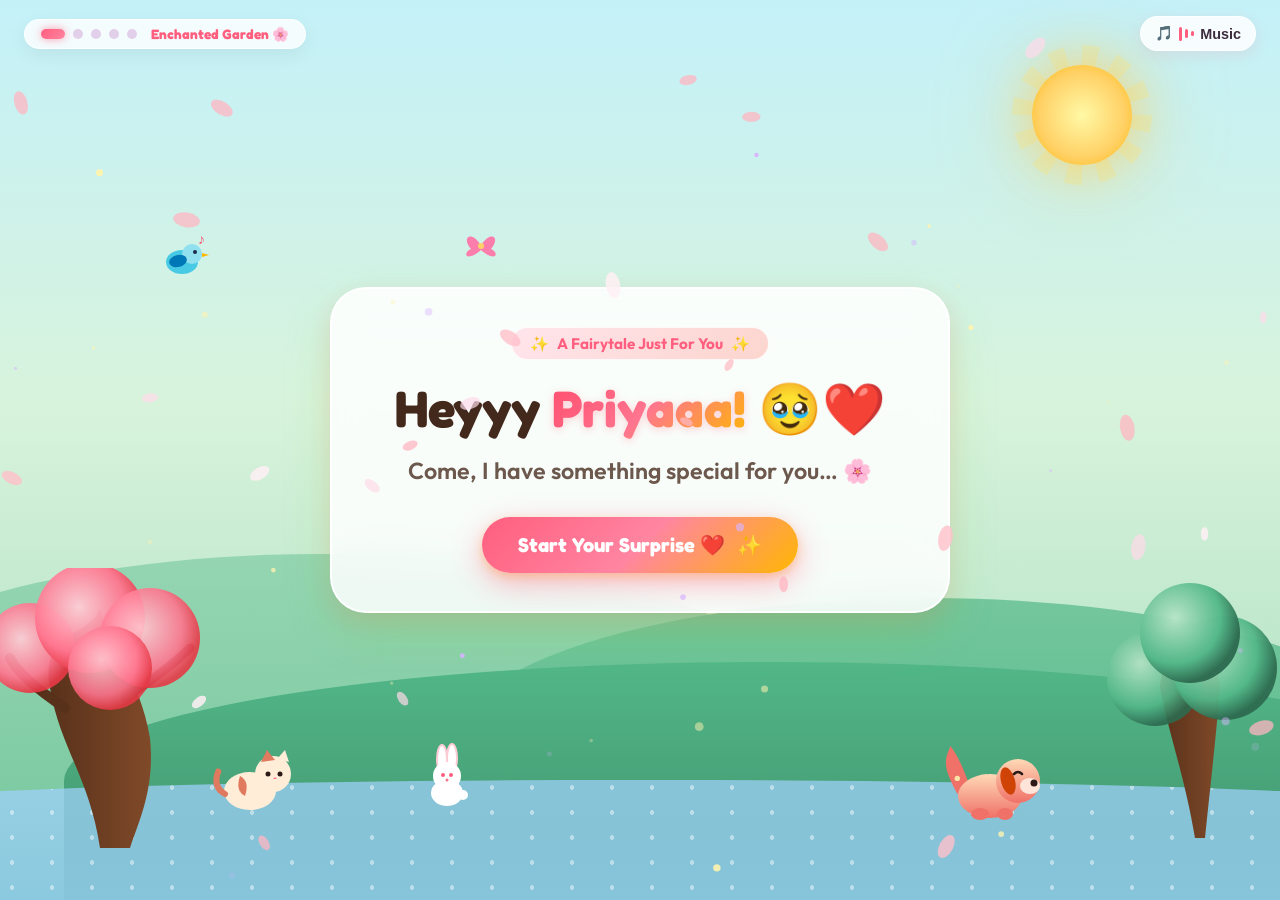
==== priya-birthday-standalone.html @ 4925b88f "Priya Verma Birthday Surprise website" ====
<!DOCTYPE html>
<html lang="en">
<head>
    <meta charset="UTF-8">
    <meta name="viewport" content="width=device-width, initial-scale=1.0, maximum-scale=1.0, user-scalable=no">
    <title>Happiest Birthday, Priya Verma! ❤️🎂</title>
    <link rel="icon" href="data:image/svg+xml,<svg xmlns=%22http://www.w3.org/2000/svg%22 viewBox=%220 0 100 100%22><text y=%22.9em%22 font-size=%2290%22>🌸</text></svg>">
    <style>
/* ==========================================================================
   Priya Verma's Birthday Surprise - Stylesheet
   Theme: Pastel Fairytale, Kawaii Aesthetic, Emotional & Celebratory
   ========================================================================== */

@import url('https://fonts.googleapis.com/css2?family=Caveat:wght@600;700&family=Fredoka:wght@400;500;600;700&family=Outfit:wght@400;500;600;700;800&family=Quicksand:wght@500;600;700&display=swap');

:root {
    --font-heading: 'Fredoka', 'Quicksand', sans-serif;
    --font-body: 'Outfit', 'Quicksand', sans-serif;
    --font-hand: 'Caveat', cursive;

    /* Palette */
    --pink-primary: #ff5e7e;
    --pink-soft: #ff85a1;
    --pink-pastel: #ffccd5;
    --pink-light: #fff0f3;
    --lavender: #c8b6ff;
    --lavender-soft: #e7c6ff;
    --mint: #bbf2f6;
    --mint-grass: #70e000;
    --gold: #ffb703;
    --gold-glow: #ffd166;
    --night-sky-1: #0b092b;
    --night-sky-2: #1e1245;
    --night-sky-3: #3b185f;

    /* Shadows & Glass */
    --glass-bg: rgba(255, 255, 255, 0.72);
    --glass-border: rgba(255, 255, 255, 0.85);
    --glass-shadow: 0 12px 35px rgba(255, 117, 143, 0.18);
    --text-main: #3d2c3e;
    --text-muted: #6b556d;
    --text-highlight: #e63946;
}

* {
    margin: 0;
    padding: 0;
    box-sizing: border-box;
    -webkit-tap-highlight-color: transparent;
}

html, body {
    width: 100%;
    height: 100%;
    overflow-x: hidden;
    font-family: var(--font-body);
    color: var(--text-main);
    background-color: #ffe5ec;
    user-select: none;
    -webkit-user-select: none;
}

/* Background Canvas Layers */
#ambient-canvas,
#fireworks-canvas {
    position: fixed;
    top: 0;
    left: 0;
    width: 100vw;
    height: 100vh;
    pointer-events: none;
    z-index: 10;
}

#fireworks-canvas {
    z-index: 12;
}

/* Main Container */
.story-wrapper {
    position: relative;
    width: 100%;
    min-height: 100vh;
    overflow: hidden;
}

/* ==========================================================================
   Header & Floating Navigation
   ========================================================================== */
.floating-header {
    position: fixed;
    top: 16px;
    left: 0;
    width: 100%;
    padding: 0 24px;
    display: flex;
    justify-content: space-between;
    align-items: center;
    z-index: 100;
    pointer-events: none;
}

.scene-tracker {
    pointer-events: auto;
    background: rgba(255, 255, 255, 0.8);
    backdrop-filter: blur(12px);
    -webkit-backdrop-filter: blur(12px);
    border: 1.5px solid var(--glass-border);
    border-radius: 50px;
    padding: 6px 16px;
    display: flex;
    align-items: center;
    gap: 8px;
    box-shadow: 0 6px 20px rgba(0, 0, 0, 0.06);
}

.scene-dot {
    width: 10px;
    height: 10px;
    border-radius: 50%;
    background: #e2cfea;
    transition: all 0.4s cubic-bezier(0.34, 1.56, 0.64, 1);
    cursor: pointer;
    position: relative;
}

.scene-dot.active {
    width: 24px;
    border-radius: 12px;
    background: linear-gradient(135deg, var(--pink-primary), var(--pink-soft));
    box-shadow: 0 0 10px rgba(255, 94, 126, 0.6);
}

.scene-title-badge {
    font-size: 0.85rem;
    font-weight: 700;
    color: var(--pink-primary);
    margin-left: 6px;
    font-family: var(--font-heading);
}

.controls-group {
    pointer-events: auto;
    display: flex;
    align-items: center;
    gap: 10px;
}

.control-btn {
    background: rgba(255, 255, 255, 0.85);
    backdrop-filter: blur(12px);
    -webkit-backdrop-filter: blur(12px);
    border: 1.5px solid var(--glass-border);
    border-radius: 50px;
    padding: 8px 14px;
    font-size: 0.9rem;
    font-weight: 600;
    color: var(--text-main);
    display: flex;
    align-items: center;
    gap: 6px;
    cursor: pointer;
    transition: all 0.3s ease;
    box-shadow: 0 4px 15px rgba(255, 117, 143, 0.15);
}

.control-btn:hover {
    transform: translateY(-2px) scale(1.03);
    background: #ffffff;
    box-shadow: 0 6px 20px rgba(255, 117, 143, 0.28);
}

.music-waves {
    display: flex;
    align-items: center;
    gap: 3px;
    height: 14px;
}

.music-waves span {
    width: 3px;
    height: 100%;
    background: var(--pink-primary);
    border-radius: 2px;
    animation: waveBounce 0.8s ease-in-out infinite alternate;
}

.music-waves span:nth-child(2) { animation-delay: 0.2s; height: 70%; }
.music-waves span:nth-child(3) { animation-delay: 0.4s; height: 40%; }
.control-btn.muted .music-waves span {
    animation: none;
    height: 3px;
    background: #bbb;
}

@keyframes waveBounce {
    0% { height: 20%; }
    100% { height: 100%; }
}

/* ==========================================================================
   Scene Sections Architecture
   ========================================================================== */
.scene {
    position: absolute;
    top: 0;
    left: 0;
    width: 100vw;
    height: 100vh;
    opacity: 0;
    visibility: hidden;
    transform: scale(0.96) translateY(20px);
    transition: opacity 0.9s cubic-bezier(0.25, 1, 0.5, 1),
                transform 0.9s cubic-bezier(0.25, 1, 0.5, 1),
                visibility 0.9s ease;
    display: flex;
    flex-direction: column;
    justify-content: center;
    align-items: center;
    overflow: hidden;
    padding: 20px;
}

.scene.active {
    opacity: 1;
    visibility: visible;
    transform: scale(1) translateY(0);
    z-index: 5;
}

/* ==========================================================================
   Scene 1: Enchanted Nature Garden & Welcome
   ========================================================================== */
#scene-1 {
    background: linear-gradient(180deg, #c4f1f9 0%, #d8f3dc 45%, #b7e4c7 80%, #95d5b2 100%);
}

.scenery-background {
    position: absolute;
    inset: 0;
    pointer-events: none;
    overflow: hidden;
}

/* Sun with rotating rays */
.sun-container {
    position: absolute;
    top: 5%;
    right: 10%;
    width: 140px;
    height: 140px;
}

.sun-core {
    position: absolute;
    inset: 20px;
    background: radial-gradient(circle, #fff9a6 0%, #ffd166 60%, #ffb703 100%);
    border-radius: 50%;
    box-shadow: 0 0 50px rgba(255, 209, 102, 0.8), 0 0 100px rgba(255, 183, 3, 0.4);
    animation: sunPulse 4s ease-in-out infinite alternate;
}

.sun-rays {
    position: absolute;
    inset: 0;
    background: repeating-conic-gradient(from 0deg, rgba(255, 230, 109, 0.25) 0deg 15deg, transparent 15deg 30deg);
    border-radius: 50%;
    animation: sunSpin 40s linear infinite;
}

@keyframes sunPulse {
    0% { transform: scale(0.95); opacity: 0.9; }
    100% { transform: scale(1.08); opacity: 1; }
}

@keyframes sunSpin {
    from { transform: rotate(0deg); }
    to { transform: rotate(360deg); }
}

/* Rolling Hills */
.rolling-hills {
    position: absolute;
    bottom: 0;
    left: 0;
    width: 100%;
    height: 48%;
}

.hill {
    position: absolute;
    bottom: 0;
    border-radius: 50% 50% 0 0;
}

.hill-back {
    left: -15%;
    width: 80%;
    height: 80%;
    background: linear-gradient(180deg, #95d5b2 0%, #74c69d 100%);
}

.hill-mid {
    right: -10%;
    width: 75%;
    height: 70%;
    background: linear-gradient(180deg, #74c69d 0%, #52b788 100%);
}

.hill-front {
    left: 5%;
    width: 110%;
    height: 55%;
    background: linear-gradient(180deg, #52b788 0%, #40916c 100%);
}

/* Winding Animated River */
.river-stream {
    position: absolute;
    bottom: 0;
    left: -10%;
    width: 120%;
    height: 120px;
    background: linear-gradient(180deg, rgba(162, 210, 255, 0.7) 0%, rgba(142, 202, 230, 0.9) 100%);
    border-radius: 50% 50% 0 0 / 25px 25px 0 0;
    overflow: hidden;
}

.river-waves {
    position: absolute;
    width: 200%;
    height: 100%;
    background-image: radial-gradient(circle at 50% 30%, rgba(255, 255, 255, 0.45) 8%, transparent 9%);
    background-size: 40px 25px;
    animation: riverFlow 6s linear infinite;
}

@keyframes riverFlow {
    from { transform: translateX(0); }
    to { transform: translateX(-50%); }
}

/* Flowing Nature Flora & Fauna */
.nature-flora {
    position: absolute;
    bottom: 12px;
    left: 0;
    width: 100%;
    display: flex;
    justify-content: space-around;
    pointer-events: none;
    z-index: 2;
}

/* Animals in Scene 1 */
.garden-creatures {
    position: absolute;
    inset: 0;
    pointer-events: none;
    z-index: 3;
}

.garden-creature {
    position: absolute;
    cursor: pointer;
    pointer-events: auto;
    transition: transform 0.3s cubic-bezier(0.34, 1.56, 0.64, 1);
}

.garden-creature:hover {
    transform: scale(1.15) translateY(-6px);
}

/* Floating Welcome Glass Card */
.welcome-card {
    position: relative;
    z-index: 20;
    max-width: 620px;
    width: 90%;
    padding: 38px 32px;
    background: rgba(255, 255, 255, 0.85);
    backdrop-filter: blur(16px);
    -webkit-backdrop-filter: blur(16px);
    border: 2px solid rgba(255, 255, 255, 0.95);
    border-radius: 36px;
    text-align: center;
    box-shadow: 0 20px 50px rgba(112, 224, 0, 0.15),
                0 10px 25px rgba(255, 94, 126, 0.18);
    animation: floatCard 4s ease-in-out infinite alternate;
}

@keyframes floatCard {
    0% { transform: translateY(0); }
    100% { transform: translateY(-10px); }
}

.welcome-badge {
    display: inline-flex;
    align-items: center;
    gap: 8px;
    padding: 6px 18px;
    background: linear-gradient(135deg, #ffe5ec, #fcd5ce);
    border-radius: 50px;
    color: var(--pink-primary);
    font-size: 0.95rem;
    font-weight: 700;
    margin-bottom: 16px;
    border: 1px solid rgba(255, 255, 255, 0.8);
}

.welcome-title {
    font-family: var(--font-heading);
    font-size: clamp(2rem, 5vw, 3.2rem);
    font-weight: 700;
    color: #43281c;
    line-height: 1.25;
    margin-bottom: 14px;
}

.welcome-title .priya-highlight {
    background: linear-gradient(135deg, #ff4d6d, #ff758f, #ffb703);
    -webkit-background-clip: text;
    -webkit-text-fill-color: transparent;
    display: inline-block;
    filter: drop-shadow(0 2px 4px rgba(255, 77, 109, 0.25));
}

.welcome-sub {
    font-size: clamp(1.1rem, 2.8vw, 1.45rem);
    color: #6c584c;
    font-weight: 600;
    margin-bottom: 28px;
    line-height: 1.5;
}

.btn-magic-primary {
    position: relative;
    display: inline-flex;
    align-items: center;
    justify-content: center;
    gap: 12px;
    padding: 16px 36px;
    font-family: var(--font-heading);
    font-size: 1.25rem;
    font-weight: 700;
    color: #ffffff;
    background: linear-gradient(135deg, #ff5e7e 0%, #ff85a1 50%, #ffb703 100%);
    border: none;
    border-radius: 50px;
    cursor: pointer;
    box-shadow: 0 10px 30px rgba(255, 94, 126, 0.45),
                0 4px 10px rgba(255, 183, 3, 0.3);
    transition: all 0.35s cubic-bezier(0.34, 1.56, 0.64, 1);
    overflow: hidden;
}

.btn-magic-primary::before {
    content: '';
    position: absolute;
    top: 0;
    left: -100%;
    width: 100%;
    height: 100%;
    background: linear-gradient(90deg, transparent, rgba(255, 255, 255, 0.4), transparent);
    animation: btnShimmer 3s infinite;
}

@keyframes btnShimmer {
    0% { left: -100%; }
    50%, 100% { left: 150%; }
}

.btn-magic-primary:hover {
    transform: translateY(-4px) scale(1.04);
    box-shadow: 0 15px 35px rgba(255, 94, 126, 0.6),
                0 6px 15px rgba(255, 183, 3, 0.4);
}

.btn-magic-primary:active {
    transform: translateY(-1px) scale(0.98);
}

/* ==========================================================================
   Scene 2: Girl Playing with Adorable Animals
   ========================================================================== */
#scene-2 {
    background: linear-gradient(180deg, #e0f2fe 0%, #fbcfe8 50%, #fdf2f8 100%);
}

.scene-header-pill {
    position: relative;
    z-index: 20;
    padding: 10px 24px;
    background: rgba(255, 255, 255, 0.85);
    backdrop-filter: blur(12px);
    -webkit-backdrop-filter: blur(12px);
    border: 1.5px solid rgba(255, 255, 255, 0.95);
    border-radius: 50px;
    box-shadow: 0 8px 25px rgba(251, 207, 232, 0.5);
    text-align: center;
    margin-bottom: 12px;
}

.scene-header-pill h2 {
    font-family: var(--font-heading);
    font-size: clamp(1.2rem, 3vw, 1.6rem);
    color: var(--pink-primary);
    font-weight: 700;
}

.scene-header-pill p {
    font-size: 0.95rem;
    color: var(--text-muted);
    font-weight: 600;
}

/* Stage Arena for Characters */
.play-stage {
    position: relative;
    width: min(920px, 94vw);
    height: min(440px, 50vh);
    background: rgba(255, 255, 255, 0.65);
    backdrop-filter: blur(16px);
    -webkit-backdrop-filter: blur(16px);
    border: 2.5px solid rgba(255, 255, 255, 0.9);
    border-radius: 40px;
    box-shadow: 0 20px 60px rgba(255, 133, 161, 0.22);
    display: flex;
    justify-content: center;
    align-items: flex-end;
    overflow: hidden;
    padding-bottom: 20px;
    z-index: 15;
}

/* Character: Priya (Center) */
.char-priya-wrapper {
    position: relative;
    width: 220px;
    height: 310px;
    z-index: 10;
    display: flex;
    flex-direction: column;
    align-items: center;
    cursor: pointer;
    transition: transform 0.3s ease;
}

.char-priya-wrapper:hover {
    transform: scale(1.03);
}

.dialogue-bubble {
    position: absolute;
    top: -45px;
    background: #ffffff;
    border: 2px solid var(--pink-pastel);
    padding: 6px 14px;
    border-radius: 20px;
    font-family: var(--font-hand);
    font-size: 1.25rem;
    font-weight: 700;
    color: var(--pink-primary);
    box-shadow: 0 6px 18px rgba(255, 94, 126, 0.2);
    white-space: nowrap;
    opacity: 0;
    transform: scale(0.8) translateY(10px);
    transition: all 0.3s cubic-bezier(0.34, 1.56, 0.64, 1);
    pointer-events: none;
    z-index: 30;
}

.dialogue-bubble::after {
    content: '';
    position: absolute;
    bottom: -8px;
    left: 50%;
    transform: translateX(-50%);
    border-width: 8px 8px 0;
    border-style: solid;
    border-color: #ffffff transparent;
}

.char-priya-wrapper.laughing .dialogue-bubble,
.char-priya-wrapper:hover .dialogue-bubble {
    opacity: 1;
    transform: scale(1) translateY(0);
}

/* Interactive Companion Animals */
.animal-actor {
    position: absolute;
    cursor: pointer;
    transition: transform 0.3s cubic-bezier(0.34, 1.56, 0.64, 1);
    user-select: none;
    z-index: 12;
}

.animal-actor:hover {
    transform: scale(1.15) translateY(-5px);
}

.actor-cat {
    bottom: 25px;
    left: 8%;
    width: 140px;
}

.actor-dog {
    bottom: 20px;
    right: 8%;
    width: 150px;
}

.actor-squirrel {
    bottom: 35px;
    right: 28%;
    width: 100px;
}

.actor-bunny {
    bottom: 25px;
    left: 26%;
    width: 110px;
}

.yarn-ball {
    position: absolute;
    bottom: 28px;
    left: 19%;
    width: 42px;
    height: 42px;
    cursor: pointer;
    animation: yarnRoll 3s ease-in-out infinite alternate;
}

@keyframes yarnRoll {
    0% { transform: translateX(0) rotate(0deg); }
    100% { transform: translateX(45px) rotate(360deg); }
}

/* Butterfly Orbit in Scene 2 */
.flying-butterfly {
    position: absolute;
    width: 38px;
    height: 38px;
    z-index: 14;
    animation: butterflyFlutter 4s ease-in-out infinite;
}

.bfly-1 {
    top: 25%;
    left: 36%;
    animation-duration: 5s;
}

.bfly-2 {
    top: 32%;
    right: 34%;
    animation-duration: 4.2s;
    animation-delay: -1.5s;
}

@keyframes butterflyFlutter {
    0%, 100% { transform: translate(0, 0) scale(1) rotate(5deg); }
    25% { transform: translate(25px, -35px) scale(1.1) rotate(-8deg); }
    50% { transform: translate(45px, 15px) scale(0.95) rotate(12deg); }
    75% { transform: translate(15px, -20px) scale(1.05) rotate(-5deg); }
}

/* Nav Action Bar */
.scene-nav-actions {
    position: relative;
    z-index: 20;
    margin-top: 18px;
    display: flex;
    gap: 16px;
}

.btn-secondary-pill {
    padding: 12px 28px;
    border-radius: 50px;
    font-family: var(--font-heading);
    font-size: 1.1rem;
    font-weight: 700;
    background: #ffffff;
    color: var(--pink-primary);
    border: 2px solid var(--pink-pastel);
    cursor: pointer;
    box-shadow: 0 6px 20px rgba(255, 94, 126, 0.15);
    transition: all 0.3s ease;
    display: inline-flex;
    align-items: center;
    gap: 8px;
}

.btn-secondary-pill:hover {
    background: var(--pink-light);
    transform: translateY(-2px);
    box-shadow: 0 10px 25px rgba(255, 94, 126, 0.25);
}

/* ==========================================================================
   Scene 3: Surprise Birthday Celebration
   ========================================================================== */
#scene-3 {
    background: linear-gradient(180deg, #fce7f3 0%, #fae8ff 45%, #ede9fe 100%);
}

.scene-balloons-container {
    position: absolute;
    inset: 0;
    pointer-events: none;
    overflow: hidden;
    z-index: 6;
}

.scene-balloon {
    position: absolute;
    bottom: -70px;
    font-size: 2.8rem;
    filter: drop-shadow(0 6px 14px rgba(255, 94, 126, 0.35));
    animation: balloonFloatUp 8s ease-in-out infinite;
}

@keyframes balloonFloatUp {
    0% {
        transform: translateY(0) rotate(0deg) scale(0.85);
        opacity: 0;
    }
    10% {
        opacity: 0.95;
    }
    85% {
        opacity: 0.95;
    }
    100% {
        transform: translateY(-115vh) rotate(25deg) scale(1.1);
        opacity: 0;
    }
}

.birthday-banner-container {
    position: relative;
    z-index: 20;
    text-align: center;
    margin-bottom: 12px;
}

.bday-main-title {
    font-family: var(--font-heading);
    font-size: clamp(1.8rem, 5vw, 3.4rem);
    font-weight: 800;
    color: #e63946;
    letter-spacing: -0.5px;
    text-transform: uppercase;
    animation: titleBounce 2s ease-in-out infinite alternate;
    text-shadow: 0 4px 15px rgba(230, 57, 70, 0.25),
                 0 0 30px rgba(255, 209, 102, 0.6);
}

@keyframes titleBounce {
    0% { transform: scale(0.98); }
    100% { transform: scale(1.03); }
}

/* Interactive Birthday Cake */
.cake-celebration-box {
    position: relative;
    display: flex;
    flex-direction: column;
    align-items: center;
    margin-bottom: 14px;
    z-index: 18;
}

.cake-svg-container {
    position: relative;
    width: 220px;
    height: 180px;
    cursor: pointer;
    transition: transform 0.3s cubic-bezier(0.34, 1.56, 0.64, 1);
}

.cake-svg-container:hover {
    transform: scale(1.06);
}

.candle-flame {
    transform-origin: center bottom;
    animation: flameFlicker 1.2s ease-in-out infinite alternate;
}

@keyframes flameFlicker {
    0% { transform: scale(1) rotate(-3deg); filter: drop-shadow(0 0 6px #ffbe0b); }
    50% { transform: scale(1.15) rotate(3deg); filter: drop-shadow(0 0 10px #ff006e); }
    100% { transform: scale(0.9) rotate(-1deg); filter: drop-shadow(0 0 5px #fb5607); }
}

.candle-flame.extinguished {
    display: none;
}

.cake-hint-tag {
    margin-top: 6px;
    background: rgba(255, 255, 255, 0.9);
    padding: 4px 14px;
    border-radius: 20px;
    font-size: 0.85rem;
    font-weight: 700;
    color: var(--pink-primary);
    border: 1px dashed var(--pink-soft);
    animation: pulseHint 2s infinite;
}

@keyframes pulseHint {
    0%, 100% { opacity: 0.8; transform: scale(1); }
    50% { opacity: 1; transform: scale(1.05); }
}

/* Sequenced Birthday Wishes Cards */
.bday-wishes-stack {
    position: relative;
    width: min(680px, 92vw);
    min-height: 140px;
    display: flex;
    flex-direction: column;
    gap: 12px;
    z-index: 20;
}

.wish-card {
    background: rgba(255, 255, 255, 0.88);
    backdrop-filter: blur(14px);
    -webkit-backdrop-filter: blur(14px);
    border: 1.5px solid #ffffff;
    border-radius: 24px;
    padding: 16px 24px;
    display: flex;
    align-items: center;
    gap: 14px;
    box-shadow: 0 8px 30px rgba(255, 105, 180, 0.12);
    opacity: 0;
    transform: translateY(20px);
    transition: all 0.6s cubic-bezier(0.25, 1, 0.5, 1);
}

.wish-card.show {
    opacity: 1;
    transform: translateY(0);
}

.wish-icon {
    font-size: 1.8rem;
    flex-shrink: 0;
}

.wish-text {
    font-size: clamp(1rem, 2.5vw, 1.25rem);
    font-weight: 600;
    color: #4a2840;
    line-height: 1.45;
}

/* Party Animals Stage (Scene 3 bottom) */
.party-animals-row {
    position: relative;
    width: min(850px, 95vw);
    height: 100px;
    display: flex;
    justify-content: space-around;
    align-items: flex-end;
    margin-top: 10px;
    z-index: 15;
}

/* ==========================================================================
   Scene 4: Emotional Love Message
   ========================================================================== */
#scene-4 {
    background: linear-gradient(180deg, #2b1b54 0%, #442268 40%, #683074 80%, #904878 100%);
    color: #ffffff;
}

.twilight-stars {
    position: absolute;
    inset: 0;
    background-image:
        radial-gradient(1.5px 1.5px at 20px 30px, #ffffff, rgba(0,0,0,0)),
        radial-gradient(1px 1px at 40px 70px, #ffd166, rgba(0,0,0,0)),
        radial-gradient(2px 2px at 90px 40px, #ffffff, rgba(0,0,0,0)),
        radial-gradient(1.5px 1.5px at 160px 120px, #ffccd5, rgba(0,0,0,0));
    background-size: 200px 200px;
    opacity: 0.6;
    animation: starsTwinkle 6s ease-in-out infinite alternate;
}

@keyframes starsTwinkle {
    0% { opacity: 0.4; }
    100% { opacity: 0.8; }
}

.fairy-lights-wire {
    position: absolute;
    top: 75px;
    left: 0;
    width: 100%;
    height: 45px;
    background: url("data:image/svg+xml,%3Csvg xmlns='http://www.w3.org/2000/svg' width='100' height='40' viewBox='0 0 100 40'%3E%3Cpath d='M0,10 Q25,35 50,10 T100,10' fill='none' stroke='rgba(255,255,255,0.3)' stroke-width='1.5'/%3E%3Ccircle cx='25' cy='23' r='4' fill='%23ffd166' filter='drop-shadow(0 0 5px %23ffd166)'/%3E%3Ccircle cx='75' cy='23' r='4' fill='%23ff9ebb' filter='drop-shadow(0 0 5px %23ff9ebb)'/%3E%3C/svg%3E") repeat-x;
    opacity: 0.85;
    z-index: 10;
}

.emotional-content-card {
    position: relative;
    z-index: 20;
    max-width: 680px;
    width: 92%;
    background: rgba(36, 17, 65, 0.75);
    backdrop-filter: blur(20px);
    -webkit-backdrop-filter: blur(20px);
    border: 2px solid rgba(255, 182, 193, 0.35);
    border-radius: 36px;
    padding: 36px 30px;
    text-align: center;
    box-shadow: 0 20px 60px rgba(0, 0, 0, 0.4),
                0 0 40px rgba(255, 105, 180, 0.25);
}

.emotional-lines-container {
    display: flex;
    flex-direction: column;
    gap: 18px;
    margin-bottom: 24px;
}

.emotional-line {
    font-size: clamp(1.1rem, 2.7vw, 1.45rem);
    font-weight: 500;
    color: #f7e6f9;
    line-height: 1.5;
    opacity: 0;
    transform: translateY(15px);
    transition: all 0.8s cubic-bezier(0.25, 1, 0.5, 1);
}

.emotional-line.show {
    opacity: 1;
    transform: translateY(0);
}

.emotional-line.highlight-confession {
    font-family: var(--font-heading);
    font-size: clamp(1.8rem, 4.5vw, 2.8rem);
    font-weight: 800;
    color: #ffffff;
    background: linear-gradient(135deg, #ff4d6d, #ff758f, #ffd166);
    -webkit-background-clip: text;
    -webkit-text-fill-color: transparent;
    filter: drop-shadow(0 0 16px rgba(255, 77, 109, 0.7));
    margin: 8px 0;
    letter-spacing: 0.5px;
    animation: heartThrob 1.8s ease-in-out infinite;
}

@keyframes heartThrob {
    0%, 100% { transform: scale(1); }
    50% { transform: scale(1.05); }
}

/* Sleeping/Cuddling Animals in Scene 4 */
.cozy-twilight-animals {
    position: relative;
    width: 100%;
    max-width: 500px;
    height: 80px;
    margin: 10px auto 0;
    display: flex;
    justify-content: center;
    align-items: center;
    gap: 20px;
}

/* ==========================================================================
   Scene 5: Grand Fireworks Finale
   ========================================================================== */
#scene-5 {
    background: radial-gradient(ellipse at bottom, #2b1055 0%, #15093c 45%, #08031a 100%);
    color: #ffffff;
}

.nebula-glow {
    position: absolute;
    inset: 0;
    background: radial-gradient(circle at 50% 30%, rgba(255, 0, 128, 0.15) 0%, transparent 60%),
                radial-gradient(circle at 20% 70%, rgba(114, 9, 183, 0.2) 0%, transparent 50%),
                radial-gradient(circle at 80% 60%, rgba(76, 201, 240, 0.15) 0%, transparent 50%);
    pointer-events: none;
}

.finale-text-display {
    position: relative;
    z-index: 25;
    text-align: center;
    max-width: 820px;
    width: 90%;
    margin-bottom: 30px;
}

.finale-burst-text {
    font-family: var(--font-heading);
    font-size: clamp(2.2rem, 6vw, 4.2rem);
    font-weight: 800;
    line-height: 1.2;
    background: linear-gradient(135deg, #ffffff 0%, #ffccd5 40%, #ffd166 100%);
    -webkit-background-clip: text;
    -webkit-text-fill-color: transparent;
    filter: drop-shadow(0 0 25px rgba(255, 209, 102, 0.7))
            drop-shadow(0 0 50px rgba(255, 77, 109, 0.6));
    opacity: 0;
    transform: scale(0.7);
    transition: all 1s cubic-bezier(0.34, 1.56, 0.64, 1);
    margin-bottom: 12px;
}

.finale-burst-text.show {
    opacity: 1;
    transform: scale(1);
}

.finale-subtitle-text {
    font-family: var(--font-heading);
    font-size: clamp(1.4rem, 4vw, 2.4rem);
    font-weight: 700;
    color: #ff85a1;
    text-shadow: 0 0 15px rgba(255, 133, 161, 0.8);
    opacity: 0;
    transform: translateY(20px);
    transition: all 0.9s cubic-bezier(0.25, 1, 0.5, 1);
    margin-bottom: 16px;
}

.finale-subtitle-text.show {
    opacity: 1;
    transform: translateY(0);
}

.finale-blessing-text {
    font-size: clamp(1.1rem, 2.6vw, 1.4rem);
    font-weight: 500;
    color: #f1e3d3;
    opacity: 0;
    transform: translateY(20px);
    transition: all 0.9s cubic-bezier(0.25, 1, 0.5, 1);
    line-height: 1.6;
}

.finale-blessing-text.show {
    opacity: 1;
    transform: translateY(0);
}

/* Silhouettes watching fireworks */
.garden-silhouettes {
    position: absolute;
    bottom: 0;
    left: 0;
    width: 100%;
    height: 160px;
    display: flex;
    justify-content: center;
    align-items: flex-end;
    pointer-events: none;
    z-index: 18;
}

/* Final screen fadeout note */
.made-with-love-tag {
    position: absolute;
    bottom: 30px;
    z-index: 30;
    background: rgba(255, 255, 255, 0.12);
    backdrop-filter: blur(12px);
    -webkit-backdrop-filter: blur(12px);
    padding: 10px 24px;
    border-radius: 50px;
    border: 1px solid rgba(255, 255, 255, 0.25);
    color: #ffffff;
    font-size: 1.05rem;
    font-weight: 600;
    letter-spacing: 0.5px;
    box-shadow: 0 0 20px rgba(255, 105, 180, 0.3);
    opacity: 0;
    transition: opacity 1.5s ease;
}

.made-with-love-tag.show {
    opacity: 1;
}

.finale-controls {
    position: relative;
    z-index: 35;
    margin-top: 20px;
    display: flex;
    gap: 16px;
    opacity: 0;
    transition: opacity 1s ease;
}

.finale-controls.show {
    opacity: 1;
}

/* ==========================================================================
   Responsive Adaptations
   ========================================================================== */
@media (max-width: 768px) {
    .floating-header {
        padding: 0 14px;
        top: 10px;
    }

    .scene-tracker {
        padding: 5px 12px;
        gap: 6px;
    }

    .scene-dot {
        width: 8px;
        height: 8px;
    }

    .scene-dot.active {
        width: 18px;
    }

    .scene-title-badge {
        display: none;
    }

    .play-stage {
        height: 52vh;
        width: 95vw;
        border-radius: 28px;
    }

    .char-priya-wrapper {
        width: 180px;
        height: 250px;
    }

    .actor-cat {
        left: 2%;
        width: 100px;
    }

    .actor-dog {
        right: 2%;
        width: 110px;
    }

    .actor-squirrel {
        right: 20%;
        width: 75px;
    }

    .actor-bunny {
        left: 20%;
        width: 80px;
    }

    .welcome-card {
        padding: 28px 20px;
        border-radius: 28px;
    }

    .cake-svg-container {
        width: 180px;
        height: 150px;
    }

    .emotional-content-card {
        padding: 28px 18px;
        border-radius: 28px;
    }
}

</style>
</head>
<body>

    <!-- Particle & Ambient Canvas Layers -->
    <canvas id="ambient-canvas"></canvas>
    <canvas id="fireworks-canvas"></canvas>

    <!-- Floating Top Header & Controls -->
    <header class="floating-header">
        <div class="scene-tracker">
            <span class="scene-dot" data-scene="1" title="Scene 1: Enchanted Garden"></span>
            <span class="scene-dot" data-scene="2" title="Scene 2: Playful Moments"></span>
            <span class="scene-dot" data-scene="3" title="Scene 3: Birthday Surprise"></span>
            <span class="scene-dot" data-scene="4" title="Scene 4: From The Heart"></span>
            <span class="scene-dot" data-scene="5" title="Scene 5: Fireworks Finale"></span>
            <span class="scene-title-badge">Enchanted Garden 🌸</span>
        </div>

        <div class="controls-group">
            <button id="music-toggle" class="control-btn" title="Toggle Fairytale Music">
                <span class="music-icon">🎵</span>
                <span class="music-waves">
                    <span></span>
                    <span></span>
                    <span></span>
                </span>
                <span class="music-label">Music</span>
            </button>
        </div>
    </header>

    <main class="story-wrapper">

        <!-- ===================================================================
             SCENE 1: BEAUTIFUL NATURE AND ANIMALS
             =================================================================== -->
        <section id="scene-1" class="scene active">
            <!-- Scenery Nature Background -->
            <div class="scenery-background">
                <!-- Warm Glowing Sun with Radiating Rays -->
                <div class="sun-container">
                    <div class="sun-rays"></div>
                    <div class="sun-core"></div>
                </div>

                <!-- Rolling Hills -->
                <div class="rolling-hills">
                    <div class="hill hill-back"></div>
                    <div class="hill hill-mid"></div>
                    <div class="hill hill-front"></div>
                </div>

                <!-- Animated River Stream -->
                <div class="river-stream">
                    <div class="river-waves"></div>
                </div>

                <!-- Trees & Garden Flora SVG -->
                <div class="nature-flora">
                    <!-- Flowering Cherry Tree Left -->
                    <svg width="240" height="280" viewBox="0 0 240 280" style="position: absolute; bottom: 40px; left: -20px; z-index: 1;">
                        <defs>
                            <linearGradient id="trunkGrad" x1="0%" y1="0%" x2="100%" y2="0%">
                                <stop offset="0%" stop-color="#58311a"/>
                                <stop offset="100%" stop-color="#804a29"/>
                            </linearGradient>
                            <radialGradient id="foliageGrad1" cx="40%" cy="40%" r="60%">
                                <stop offset="0%" stop-color="#ffccd5"/>
                                <stop offset="70%" stop-color="#ff758f"/>
                                <stop offset="100%" stop-color="#e63946"/>
                            </radialGradient>
                        </defs>
                        <!-- Trunk -->
                        <path d="M120 280 C110 210, 80 180, 70 120 C60 60, 110 70, 120 40 C130 80, 160 110, 170 170 C175 220, 160 250, 150 280 Z" fill="url(#trunkGrad)"/>
                        <!-- Branches -->
                        <path d="M85 140 Q40 110, 30 90" stroke="#58311a" stroke-width="10" stroke-linecap="round" fill="none"/>
                        <path d="M145 130 Q190 100, 210 80" stroke="#58311a" stroke-width="9" stroke-linecap="round" fill="none"/>
                        <!-- Blossom Clusters -->
                        <circle cx="50" cy="80" r="45" fill="url(#foliageGrad1)" opacity="0.92"/>
                        <circle cx="110" cy="50" r="55" fill="url(#foliageGrad1)" opacity="0.95"/>
                        <circle cx="170" cy="70" r="50" fill="url(#foliageGrad1)" opacity="0.9"/>
                        <circle cx="130" cy="100" r="42" fill="url(#foliageGrad1)" opacity="0.88"/>
                    </svg>

                    <!-- Nature Tree Right -->
                    <svg width="220" height="260" viewBox="0 0 220 260" style="position: absolute; bottom: 50px; right: -25px; z-index: 1;">
                        <defs>
                            <radialGradient id="greenTreeGrad" cx="35%" cy="35%" r="65%">
                                <stop offset="0%" stop-color="#b7e4c7"/>
                                <stop offset="70%" stop-color="#52b788"/>
                                <stop offset="100%" stop-color="#2d6a4f"/>
                            </radialGradient>
                        </defs>
                        <path d="M110 260 C100 200, 85 160, 75 110 C80 50, 130 50, 135 110 C130 170, 125 210, 120 260 Z" fill="url(#trunkGrad)"/>
                        <circle cx="70" cy="100" r="48" fill="url(#greenTreeGrad)" opacity="0.9"/>
                        <circle cx="140" cy="90" r="52" fill="url(#greenTreeGrad)" opacity="0.94"/>
                        <circle cx="105" cy="55" r="50" fill="url(#greenTreeGrad)" opacity="0.96"/>
                    </svg>
                </div>
            </div>

            <!-- Free-Roaming Garden Creatures in Scene 1 -->
            <div class="garden-creatures">
                <!-- Golden Puppy Lounging -->
                <div class="garden-creature" style="bottom: 70px; right: 18%;" title="Happy puppy enjoying the warm sun">
                    <svg width="110" height="90" viewBox="0 0 110 90">
                        <defs>
                            <linearGradient id="dogFur" x1="0" y1="0" x2="0" y2="100%">
                                <stop offset="0%" stop-color="#fed9b7"/>
                                <stop offset="100%" stop-color="#f07167"/>
                            </linearGradient>
                        </defs>
                        <!-- Wagging Tail -->
                        <path d="M20 55 C10 40, 5 30, 8 20 C12 25, 18 35, 25 50" fill="none" stroke="#f07167" stroke-width="8" stroke-linecap="round">
                            <animateTransform attributeName="transform" type="rotate" values="-15 25 55; 20 25 55; -15 25 55" dur="0.8s" repeatCount="indefinite"/>
                        </path>
                        <!-- Body -->
                        <ellipse cx="50" cy="60" rx="32" ry="22" fill="url(#dogFur)"/>
                        <!-- Head -->
                        <circle cx="78" cy="45" r="22" fill="url(#dogFur)"/>
                        <!-- Floppy Ear -->
                        <ellipse cx="68" cy="45" rx="7" ry="14" fill="#cf4307" transform="rotate(-15 68 45)"/>
                        <!-- Snout -->
                        <ellipse cx="90" cy="50" rx="10" ry="8" fill="#ffe5d9"/>
                        <circle cx="94" cy="47" r="3.5" fill="#2b1a17"/>
                        <!-- Happy closed eyes -->
                        <path d="M74 38 Q78 34, 82 38" fill="none" stroke="#2b1a17" stroke-width="2.5" stroke-linecap="round"/>
                        <!-- Paws -->
                        <ellipse cx="65" cy="78" rx="8" ry="6" fill="#f07167"/>
                        <ellipse cx="40" cy="78" rx="9" ry="6" fill="#f07167"/>
                    </svg>
                </div>

                <!-- Cute Calico Cat Sitting on grass -->
                <div class="garden-creature" style="bottom: 75px; left: 16%;" title="Cute kitty napping">
                    <svg width="95" height="85" viewBox="0 0 95 85">
                        <ellipse cx="45" cy="55" rx="26" ry="19" fill="#ffedd8"/>
                        <!-- Patches -->
                        <path d="M35 40 Q45 45, 40 60 Q30 55, 35 40 Z" fill="#e07a5f"/>
                        <!-- Head -->
                        <circle cx="68" cy="38" r="18" fill="#ffedd8"/>
                        <path d="M56 26 L62 14 L70 24 Z" fill="#e07a5f"/>
                        <path d="M72 23 L80 14 L84 26 Z" fill="#ffedd8"/>
                        <!-- Face -->
                        <circle cx="63" cy="38" r="2.5" fill="#2b1a17"/>
                        <circle cx="75" cy="38" r="2.5" fill="#2b1a17"/>
                        <polygon points="68,43 70,41 72,43" fill="#ff758f"/>
                        <!-- Tail -->
                        <path d="M20 58 Q8 50, 15 35" fill="none" stroke="#e07a5f" stroke-width="6" stroke-linecap="round">
                            <animateTransform attributeName="transform" type="rotate" values="-5 20 58; 10 20 58; -5 20 58" dur="1.8s" repeatCount="indefinite"/>
                        </path>
                    </svg>
                </div>

                <!-- Sweet Bunny Hopping -->
                <div class="garden-creature" style="bottom: 85px; left: 32%;" title="Little bunny twitching its nose">
                    <svg width="70" height="70" viewBox="0 0 70 70">
                        <!-- Ears -->
                        <ellipse cx="32" cy="18" rx="5" ry="14" fill="#ffffff" stroke="#ffccd5" stroke-width="2"/>
                        <ellipse cx="42" cy="17" rx="5" ry="14" fill="#ffffff" stroke="#ffccd5" stroke-width="2"/>
                        <!-- Head & Body -->
                        <circle cx="37" cy="35" r="14" fill="#ffffff"/>
                        <ellipse cx="37" cy="52" rx="16" ry="13" fill="#ffffff"/>
                        <circle cx="33" cy="34" r="2" fill="#ff5e7e"/>
                        <circle cx="41" cy="34" r="2" fill="#ff5e7e"/>
                        <!-- Nose -->
                        <circle cx="37" cy="39" r="1.5" fill="#ff758f"/>
                        <circle cx="53" cy="54" r="5" fill="#ffffff"/>
                    </svg>
                </div>

                <!-- Chirping Bluebird -->
                <div class="garden-creature" style="top: 26%; left: 12%;" title="Singing bluebird">
                    <svg width="60" height="50" viewBox="0 0 60 50">
                        <ellipse cx="28" cy="28" rx="16" ry="12" fill="#48cae4"/>
                        <circle cx="38" cy="20" r="10" fill="#90e0ef"/>
                        <!-- Beak -->
                        <polygon points="48,19 55,21 48,23" fill="#ffb703"/>
                        <circle cx="41" cy="18" r="2" fill="#1b2a4a"/>
                        <!-- Wing -->
                        <ellipse cx="24" cy="27" rx="9" ry="6" fill="#0077b6" transform="rotate(-15 24 27)"/>
                        <!-- Music Notes -->
                        <text x="44" y="10" font-size="14" fill="#ff4d6d">♪</text>
                    </svg>
                </div>

                <!-- Fluttering Butterfly -->
                <div class="garden-creature flying-butterfly bfly-1">
                    <svg width="40" height="40" viewBox="0 0 40 40">
                        <path d="M20 20 C10 5, 0 12, 10 24 C1 28, 5 38, 20 25 C35 38, 39 28, 30 24 C40 12, 30 5, 20 20 Z" fill="#ff70a6" opacity="0.9"/>
                        <circle cx="20" cy="21" r="3" fill="#ffd166"/>
                    </svg>
                </div>
            </div>

            <!-- Welcome Glassmorphism Card -->
            <div class="welcome-card">
                <div class="welcome-badge">
                    <span>✨</span> A Fairytale Just For You <span>✨</span>
                </div>
                <h1 class="welcome-title">
                    Heyyy <span class="priya-highlight">Priyaaa!</span> 🥹❤️
                </h1>
                <p class="welcome-sub">
                    Come, I have something special for you… 🌸
                </p>
                <button id="btn-start-surprise" class="btn-magic-primary">
                    <span>Start Your Surprise ❤️</span>
                    <span class="btn-arrow">✨</span>
                </button>
            </div>
        </section>


        <!-- ===================================================================
             SCENE 2: A GIRL PLAYING WITH ANIMALS
             =================================================================== -->
        <section id="scene-2" class="scene">
            <div class="scene-header-pill">
                <h2>A Pure & Beautiful Soul 🌸🐾</h2>
                <p>Surrounded by love, innocence, and playful friends</p>
            </div>

            <!-- Stage Arena: Priya with cute cats, puppies, squirrels, bunnies -->
            <div class="play-stage">
                <!-- Flying Butterflies -->
                <div class="flying-butterfly bfly-1">
                    <svg width="36" height="36" viewBox="0 0 36 36">
                        <path d="M18 18 C8 4, 0 10, 8 20 C0 24, 4 32, 18 22 C32 32, 36 24, 28 20 C36 10, 28 4, 18 18 Z" fill="#ff99c8"/>
                    </svg>
                </div>
                <div class="flying-butterfly bfly-2">
                    <svg width="34" height="34" viewBox="0 0 36 36">
                        <path d="M18 18 C8 4, 0 10, 8 20 C0 24, 4 32, 18 22 C32 32, 36 24, 28 20 C36 10, 28 4, 18 18 Z" fill="#fcf6bd"/>
                    </svg>
                </div>

                <!-- Cute Kitten Playing with Rolling Yarn -->
                <div id="actor-cat" class="animal-actor actor-cat" title="Click kitty to play with yarn!">
                    <svg width="120" height="110" viewBox="0 0 120 110">
                        <defs>
                            <linearGradient id="kittyFur" x1="0" y1="0" x2="0" y2="100%">
                                <stop offset="0%" stop-color="#fff1e6"/>
                                <stop offset="100%" stop-color="#eddcd2"/>
                            </linearGradient>
                        </defs>
                        <!-- Playful pouncing body -->
                        <ellipse cx="55" cy="70" rx="30" ry="22" fill="url(#kittyFur)"/>
                        <!-- Calico ginger patches -->
                        <path d="M65 52 C75 50, 85 65, 78 80 C68 85, 60 70, 65 52 Z" fill="#f4a261"/>
                        <!-- Head -->
                        <circle cx="85" cy="50" r="24" fill="url(#kittyFur)"/>
                        <!-- Ears with pink inner -->
                        <polygon points="70,35 78,16 88,32" fill="url(#kittyFur)"/>
                        <polygon points="74,32 79,20 85,30" fill="#ffb4a2"/>
                        <polygon points="88,32 98,16 104,35" fill="url(#kittyFur)"/>
                        <polygon points="91,30 97,20 101,32" fill="#ffb4a2"/>
                        <!-- Big Anime Eyes -->
                        <ellipse cx="80" cy="48" rx="4" ry="6" fill="#264653"/>
                        <circle cx="79" cy="46" r="1.5" fill="#ffffff"/>
                        <ellipse cx="94" cy="48" rx="4" ry="6" fill="#264653"/>
                        <circle cx="93" cy="46" r="1.5" fill="#ffffff"/>
                        <!-- Little Pink Nose -->
                        <polygon points="86,55 88,57 90,55" fill="#e76f51"/>
                        <!-- Happy Paw reaching out -->
                        <ellipse cx="102" cy="72" rx="10" ry="7" fill="url(#kittyFur)" transform="rotate(-20 102 72)"/>
                        <!-- Wagging Upward Tail -->
                        <path d="M25 72 Q10 60, 18 40" fill="none" stroke="#f4a261" stroke-width="7" stroke-linecap="round"/>
                    </svg>
                </div>

                <!-- Ball of pink yarn rolling between cat and Priya -->
                <div id="yarn-ball" class="yarn-ball" title="Ball of yarn">
                    <svg width="42" height="42" viewBox="0 0 42 42">
                        <circle cx="21" cy="21" r="18" fill="#ff4d6d"/>
                        <path d="M8 15 Q21 8, 34 16" stroke="#ffccd5" stroke-width="2.5" fill="none"/>
                        <path d="M12 28 Q21 34, 30 26" stroke="#ffccd5" stroke-width="2.5" fill="none"/>
                        <path d="M15 8 Q28 21, 14 34" stroke="#ff758f" stroke-width="2.5" fill="none"/>
                        <path d="M30 30 Q38 35, 42 32" stroke="#ff4d6d" stroke-width="2" fill="none"/>
                    </svg>
                </div>

                <!-- Little Fluffy Bunny -->
                <div id="actor-bunny" class="animal-actor actor-bunny" title="Click bunny!">
                    <svg width="90" height="90" viewBox="0 0 90 90">
                        <ellipse cx="40" cy="62" rx="22" ry="18" fill="#ffffff" filter="drop-shadow(0 4px 6px rgba(0,0,0,0.06))"/>
                        <circle cx="48" cy="40" r="16" fill="#ffffff"/>
                        <!-- Floppy bunny ears -->
                        <path d="M40 28 C36 12, 45 5, 48 24 Z" fill="#ffffff" stroke="#ffb4a2" stroke-width="1.5"/>
                        <path d="M48 26 C54 10, 62 8, 56 25 Z" fill="#ffffff" stroke="#ffb4a2" stroke-width="1.5"/>
                        <!-- Eyes & blush -->
                        <circle cx="44" cy="38" r="2.5" fill="#6d597a"/>
                        <circle cx="54" cy="38" r="2.5" fill="#6d597a"/>
                        <circle cx="40" cy="43" r="3" fill="#ffb4a2" opacity="0.6"/>
                        <circle cx="58" cy="43" r="3" fill="#ffb4a2" opacity="0.6"/>
                        <circle cx="49" cy="43" r="1.5" fill="#e56b6f"/>
                    </svg>
                </div>

                <!-- Priya Verma (Chibi Animated Character in Center) -->
                <div id="char-priya" class="char-priya-wrapper" title="Click Priya to make her smile!">
                    <div class="dialogue-bubble">Hehehe! So cute! 🥹💖</div>
                    <svg width="220" height="280" viewBox="0 0 220 280">
                        <defs>
                            <linearGradient id="hairGrad" x1="0" y1="0" x2="0" y2="100%">
                                <stop offset="0%" stop-color="#4a2810"/>
                                <stop offset="50%" stop-color="#603813"/>
                                <stop offset="100%" stop-color="#3d1e06"/>
                            </linearGradient>
                            <linearGradient id="skinGrad" x1="0" y1="0" x2="0" y2="100%">
                                <stop offset="0%" stop-color="#fff0ea"/>
                                <stop offset="100%" stop-color="#ffe4dc"/>
                            </linearGradient>
                            <linearGradient id="dressGrad" x1="0" y1="0" x2="100%" y2="100%">
                                <stop offset="0%" stop-color="#ff758f"/>
                                <stop offset="50%" stop-color="#ff8fa3"/>
                                <stop offset="100%" stop-color="#ffb3c1"/>
                            </linearGradient>
                        </defs>

                        <!-- Long Flowing Hair Behind -->
                        <path d="M60 90 C40 130, 45 200, 65 240 C75 210, 75 140, 75 90 Z" fill="url(#hairGrad)"/>
                        <path d="M160 90 C180 130, 175 200, 155 240 C145 210, 145 140, 145 90 Z" fill="url(#hairGrad)"/>

                        <!-- Dress Body / Sitting Pose -->
                        <path d="M78 160 C65 210, 50 250, 40 270 L180 270 C170 250, 155 210, 142 160 Z" fill="url(#dressGrad)"/>
                        <!-- White Lace Collar -->
                        <path d="M88 160 Q110 178, 132 160 Q110 168, 88 160 Z" fill="#ffffff"/>
                        <!-- Cute Dress Bow Ribbon -->
                        <circle cx="110" cy="172" r="5" fill="#ffffff"/>
                        <path d="M105 172 Q95 165, 102 180 Z" fill="#ffffff"/>
                        <path d="M115 172 Q125 165, 118 180 Z" fill="#ffffff"/>

                        <!-- Arms petting forward -->
                        <path d="M85 170 Q60 190, 45 215" stroke="url(#skinGrad)" stroke-width="12" stroke-linecap="round" fill="none"/>
                        <path d="M135 170 Q160 190, 175 215" stroke="url(#skinGrad)" stroke-width="12" stroke-linecap="round" fill="none"/>
                        <!-- Hands -->
                        <circle cx="45" cy="215" r="7" fill="url(#skinGrad)"/>
                        <circle cx="175" cy="215" r="7" fill="url(#skinGrad)"/>

                        <!-- Cute Head -->
                        <ellipse cx="110" cy="105" rx="44" ry="42" fill="url(#skinGrad)"/>

                        <!-- Rosy Blushing Cheeks -->
                        <ellipse cx="82" cy="116" rx="9" ry="5.5" fill="#ff758f" opacity="0.6"/>
                        <ellipse cx="138" cy="116" rx="9" ry="5.5" fill="#ff758f" opacity="0.6"/>

                        <!-- Big Sparkling Anime Eyes -->
                        <g id="priya-eyes">
                            <!-- Left Eye -->
                            <ellipse cx="90" cy="104" rx="8" ry="11" fill="#2d1e2f"/>
                            <ellipse cx="88" cy="100" rx="3.5" ry="5" fill="#ffffff"/>
                            <circle cx="93" cy="108" r="2" fill="#ffffff"/>
                            <path d="M82 92 Q90 88, 98 92" stroke="#2d1e2f" stroke-width="2.5" stroke-linecap="round" fill="none"/>
                            <!-- Right Eye -->
                            <ellipse cx="130" cy="104" rx="8" ry="11" fill="#2d1e2f"/>
                            <ellipse cx="128" cy="100" rx="3.5" ry="5" fill="#ffffff"/>
                            <circle cx="133" cy="108" r="2" fill="#ffffff"/>
                            <path d="M122 92 Q130 88, 138 92" stroke="#2d1e2f" stroke-width="2.5" stroke-linecap="round" fill="none"/>
                        </g>

                        <!-- Sweet Warm Smile -->
                        <path d="M102 122 Q110 131, 118 122" stroke="#d6336c" stroke-width="3" stroke-linecap="round" fill="#d6336c"/>

                        <!-- Front Hair Bangs & Waves -->
                        <path d="M66 95 C66 60, 154 60, 154 95 C140 75, 125 78, 110 74 C95 78, 80 75, 66 95 Z" fill="url(#hairGrad)"/>
                        <path d="M66 95 C60 120, 68 145, 74 150 C76 130, 72 110, 74 95 Z" fill="url(#hairGrad)"/>
                        <path d="M154 95 C160 120, 152 145, 146 150 C144 130, 148 110, 146 95 Z" fill="url(#hairGrad)"/>

                        <!-- Floral Hair Clip Accessory -->
                        <circle cx="70" cy="78" r="6" fill="#ffd166"/>
                        <circle cx="65" cy="74" r="5" fill="#ff758f"/>
                        <circle cx="75" cy="74" r="5" fill="#ff758f"/>
                        <circle cx="65" cy="82" r="5" fill="#ff758f"/>
                        <circle cx="75" cy="82" r="5" fill="#ff758f"/>
                    </svg>
                </div>

                <!-- Cute Squirrel Collecting Nuts -->
                <div id="actor-squirrel" class="animal-actor actor-squirrel" title="Click squirrel!">
                    <svg width="85" height="95" viewBox="0 0 85 95">
                        <defs>
                            <linearGradient id="sqFur" x1="0" y1="0" x2="0" y2="100%">
                                <stop offset="0%" stop-color="#d4a373"/>
                                <stop offset="100%" stop-color="#bc6c25"/>
                            </linearGradient>
                        </defs>
                        <!-- Big Bushy Curled Tail -->
                        <path d="M25 80 C-5 70, -8 30, 18 18 C35 8, 45 25, 35 45 C30 55, 30 70, 25 80 Z" fill="url(#sqFur)"/>
                        <!-- Body -->
                        <ellipse cx="48" cy="65" rx="16" ry="20" fill="url(#sqFur)"/>
                        <ellipse cx="52" cy="67" rx="9" ry="14" fill="#faedcd"/>
                        <!-- Head -->
                        <circle cx="56" cy="42" r="14" fill="url(#sqFur)"/>
                        <polygon points="56,30 60,18 64,29" fill="url(#sqFur)"/>
                        <!-- Eyes & nose -->
                        <circle cx="62" cy="40" r="2.5" fill="#2b1a17"/>
                        <circle cx="68" cy="44" r="1.5" fill="#2b1a17"/>
                        <!-- Little Golden Acorn in paws -->
                        <ellipse cx="64" cy="58" rx="5" ry="6" fill="#8d5b4c"/>
                        <path d="M60 54 Q64 51, 68 54 Z" fill="#582f0e"/>
                    </svg>
                </div>

                <!-- Jumping Happy Golden Puppy Wagging Tail -->
                <div id="actor-dog" class="animal-actor actor-dog" title="Click puppy to make him jump!">
                    <svg width="130" height="120" viewBox="0 0 130 120">
                        <defs>
                            <linearGradient id="pupGrad" x1="0" y1="0" x2="0" y2="100%">
                                <stop offset="0%" stop-color="#ffb703"/>
                                <stop offset="100%" stop-color="#fb8500"/>
                            </linearGradient>
                        </defs>
                        <!-- Wagging Tail -->
                        <path d="M98 75 C115 65, 125 50, 120 35" fill="none" stroke="#fb8500" stroke-width="8" stroke-linecap="round">
                            <animateTransform attributeName="transform" type="rotate" values="10 98 75; -20 98 75; 10 98 75" dur="0.4s" repeatCount="indefinite"/>
                        </path>
                        <!-- Leaping Body -->
                        <ellipse cx="70" cy="75" rx="30" ry="22" fill="url(#pupGrad)" transform="rotate(-15 70 75)"/>
                        <!-- Paws jumping forward -->
                        <ellipse cx="40" cy="65" rx="8" ry="12" fill="url(#pupGrad)" transform="rotate(-40 40 65)"/>
                        <ellipse cx="50" cy="80" rx="7" ry="11" fill="url(#pupGrad)" transform="rotate(-20 50 80)"/>
                        <!-- Head -->
                        <circle cx="42" cy="46" r="22" fill="url(#pupGrad)"/>
                        <!-- Big Floppy Ear -->
                        <path d="M48 35 C62 40, 65 65, 52 68 Z" fill="#d97706"/>
                        <!-- Snout & Happy Tongue -->
                        <ellipse cx="28" cy="52" rx="12" ry="9" fill="#fff3b0"/>
                        <circle cx="23" cy="48" r="3.5" fill="#2b1a17"/>
                        <!-- Tongue -->
                        <path d="M26 56 C26 64, 34 64, 34 56 Z" fill="#ff4d6d"/>
                        <!-- Happy sparkling eyes -->
                        <path d="M34 40 Q39 36, 44 40" stroke="#2b1a17" stroke-width="2.8" stroke-linecap="round" fill="none"/>
                    </svg>
                </div>
            </div>

            <!-- Navigation to Scene 3 -->
            <div class="scene-nav-actions">
                <button class="btn-secondary-pill" data-prev-scene>
                    <span>← Back</span>
                </button>
                <button class="btn-magic-primary" data-next-scene>
                    <span>A Surprise is Waiting... 🎈✨</span>
                </button>
            </div>
        </section>


        <!-- ===================================================================
             SCENE 3: SURPRISE BIRTHDAY CELEBRATION
             =================================================================== -->
        <section id="scene-3" class="scene">
            <!-- Floating Colorful Birthday Balloons -->
            <div class="scene-balloons-container">
                <div class="scene-balloon b-1" style="left: 6%; animation-delay: 0s;">🎈</div>
                <div class="scene-balloon b-2" style="left: 18%; animation-delay: 2.1s;">🎈</div>
                <div class="scene-balloon b-3" style="left: 32%; animation-delay: 0.8s;">🎈</div>
                <div class="scene-balloon b-4" style="left: 68%; animation-delay: 2.7s;">🎈</div>
                <div class="scene-balloon b-5" style="left: 82%; animation-delay: 1.2s;">🎈</div>
                <div class="scene-balloon b-6" style="left: 92%; animation-delay: 3.2s;">🎈</div>
            </div>

            <!-- Animated Main Title -->
            <div class="birthday-banner-container">
                <h1 class="bday-main-title">
                    HAPPIEST BIRTHDAY, PRIYA VERMAAA! ❤️🎂
                </h1>
            </div>

            <!-- Interactive 3-Tier Birthday Cake with Glowing Candles -->
            <div class="cake-celebration-box">
                <div id="birthday-cake" class="cake-svg-container" title="Click cake to blow out candles!">
                    <svg width="220" height="180" viewBox="0 0 220 180">
                        <defs>
                            <linearGradient id="cakePlateGrad" x1="0" y1="0" x2="100%" y2="0%">
                                <stop offset="0%" stop-color="#ffd166"/>
                                <stop offset="100%" stop-color="#ffb703"/>
                            </linearGradient>
                            <linearGradient id="tier1Grad" x1="0" y1="0" x2="0" y2="100%">
                                <stop offset="0%" stop-color="#f8edeb"/>
                                <stop offset="100%" stop-color="#fcd5ce"/>
                            </linearGradient>
                            <linearGradient id="tier2Grad" x1="0" y1="0" x2="0" y2="100%">
                                <stop offset="0%" stop-color="#ffb5a7"/>
                                <stop offset="100%" stop-color="#fec5bb"/>
                            </linearGradient>
                            <linearGradient id="tier3Grad" x1="0" y1="0" x2="0" y2="100%">
                                <stop offset="0%" stop-color="#ffccd5"/>
                                <stop offset="100%" stop-color="#ff758f"/>
                            </linearGradient>
                        </defs>

                        <!-- Cake Platter Stand -->
                        <ellipse cx="110" cy="168" rx="90" ry="10" fill="url(#cakePlateGrad)"/>
                        <path d="M95 168 L125 168 L118 178 L102 178 Z" fill="#d4a373"/>

                        <!-- Tier 1 (Bottom Tier) -->
                        <rect x="40" y="115" width="140" height="48" rx="10" fill="url(#tier1Grad)"/>
                        <!-- Frosting Swirls -->
                        <path d="M40 125 Q50 135, 60 125 T80 125 T100 125 T120 125 T140 125 T160 125 T180 125" fill="none" stroke="#ffffff" stroke-width="6"/>

                        <!-- Tier 2 (Middle Tier) -->
                        <rect x="60" y="75" width="100" height="42" rx="8" fill="url(#tier2Grad)"/>
                        <path d="M60 85 Q70 93, 80 85 T100 85 T120 85 T140 85 T160 85" fill="none" stroke="#ffffff" stroke-width="5"/>

                        <!-- Tier 3 (Top Tier) -->
                        <rect x="80" y="45" width="60" height="32" rx="6" fill="url(#tier3Grad)"/>
                        <path d="M80 52 Q90 58, 100 52 T120 52 T140 52" fill="none" stroke="#ffffff" stroke-width="4"/>

                        <!-- Fresh Strawberry Toppings -->
                        <circle cx="86" cy="43" r="5" fill="#e63946"/>
                        <circle cx="110" cy="43" r="5.5" fill="#e63946"/>
                        <circle cx="134" cy="43" r="5" fill="#e63946"/>

                        <!-- 3 Glowing Candles -->
                        <!-- Left Candle -->
                        <rect x="92" y="24" width="5" height="20" fill="#ffd166" rx="2"/>
                        <path class="candle-flame" d="M94.5 14 C91 19, 91 23, 94.5 24 C98 23, 98 19, 94.5 14 Z" fill="#ffbe0b"/>

                        <!-- Center Candle (Taller) -->
                        <rect x="107.5" y="18" width="5" height="26" fill="#ff758f" rx="2"/>
                        <path class="candle-flame" d="M110 8 C106 13, 106 17, 110 18 C114 17, 114 13, 110 8 Z" fill="#ff006e"/>

                        <!-- Right Candle -->
                        <rect x="123" y="24" width="5" height="20" fill="#a8dadc" rx="2"/>
                        <path class="candle-flame" d="M125.5 14 C122 19, 122 23, 125.5 24 C129 23, 129 19, 125.5 14 Z" fill="#ffbe0b"/>
                    </svg>
                </div>
                <div id="cake-hint" class="cake-hint-tag">
                    🎂 Make a wish & tap the cake to blow out candles! 🕯️
                </div>
            </div>

            <!-- Sequenced Birthday Messages from Prompt -->
            <div class="bday-wishes-stack">
                <div class="wish-card">
                    <span class="wish-icon">🥹❤️</span>
                    <p class="wish-text">“Yrr Priya, happiest birthday to youuu! 🥹❤️”</p>
                </div>
                <div class="wish-card">
                    <span class="wish-icon">🧿💖</span>
                    <p class="wish-text">“Hamesha khush reh, hasti reh aur teri saari wishes poori ho jaayein. 🧿💖”</p>
                </div>
                <div class="wish-card">
                    <span class="wish-icon">🫶🏻❤️</span>
                    <p class="wish-text">“Tu sach mein bahut special hai yrr, aur tujhse baat karke ek alag hi happiness milti hai. 🫶🏻❤️”</p>
                </div>
                <div class="wish-card">
                    <span class="wish-icon">🥹💗</span>
                    <p class="wish-text">“Teri smile, teri baatein, tera sab kuch bahut pyaara hai yrr. 🥹💗”</p>
                </div>
            </div>

            <!-- Animals Celebrating with Party Hats -->
            <div class="party-animals-row">
                <!-- Cat in Party Hat -->
                <svg width="65" height="60" viewBox="0 0 65 60">
                    <circle cx="32" cy="38" r="18" fill="#ffedd8"/>
                    <!-- Party Hat -->
                    <polygon points="24,25 32,4 40,25" fill="#ff006e"/>
                    <circle cx="32" cy="4" r="3" fill="#ffd166"/>
                    <circle cx="27" cy="38" r="2" fill="#2b1a17"/>
                    <circle cx="37" cy="38" r="2" fill="#2b1a17"/>
                    <path d="M30 43 Q32 46, 34 43" stroke="#ff758f" stroke-width="2" fill="none"/>
                </svg>

                <!-- Puppy with Party Blower -->
                <svg width="70" height="65" viewBox="0 0 70 65">
                    <circle cx="35" cy="40" r="20" fill="#fed9b7"/>
                    <!-- Party Hat -->
                    <polygon points="26,26 35,5 44,26" fill="#70e000"/>
                    <circle cx="35" cy="5" r="3" fill="#ff4d6d"/>
                    <path d="M29 38 Q33 34, 37 38" stroke="#2b1a17" stroke-width="2.5" fill="none"/>
                    <!-- Party Blower roll -->
                    <path d="M35 46 Q45 44, 55 42" stroke="#ffbe0b" stroke-width="4" stroke-linecap="round" fill="none"/>
                </svg>

                <!-- Squirrel Holding Gift Box -->
                <svg width="60" height="60" viewBox="0 0 60 60">
                    <circle cx="30" cy="30" r="16" fill="#d4a373"/>
                    <polygon points="23,18 30,3 37,18" fill="#3a86ff"/>
                    <circle cx="30" cy="3" r="2.5" fill="#ffffff"/>
                    <!-- Little Gift Box -->
                    <rect x="20" y="38" width="20" height="18" fill="#ff4d6d" rx="3"/>
                    <rect x="28" y="38" width="4" height="18" fill="#ffd166"/>
                    <rect x="20" y="45" width="20" height="4" fill="#ffd166"/>
                </svg>
            </div>

            <!-- Navigation -->
            <div class="scene-nav-actions">
                <button class="btn-secondary-pill" data-prev-scene>
                    <span>← Previous</span>
                </button>
                <button class="btn-magic-primary" data-next-scene>
                    <span>Something from the heart... 💌 →</span>
                </button>
            </div>
        </section>


        <!-- ===================================================================
             SCENE 4: EMOTIONAL LOVE MESSAGE
             =================================================================== -->
        <section id="scene-4" class="scene">
            <div class="twilight-stars"></div>
            <div class="fairy-lights-wire"></div>

            <!-- Emotional Glass Card -->
            <div class="emotional-content-card">
                <div class="emotional-lines-container">
                    <p class="emotional-line">
                        “And yrr ek baat bolni thi jo kaafi time se kehna chahta tha… 👉🏻👈🏻🥹”
                    </p>
                    <p class="emotional-line">
                        “Pata nahi tujhe ye sunkar kaisa lagega, but jo bhi hai dil se hai. ❤️”
                    </p>
                    <h2 class="emotional-line highlight-confession">
                        “I LOVE YOU YAAR PRIYA 😭❤️🫶🏻”
                    </h2>
                    <p class="emotional-line">
                        “Tu mere liye bahut special hai, and I just wanted you to know that. 🫂💗”
                    </p>
                </div>

                <!-- Peaceful Cuddling Animals in Twilight -->
                <div class="cozy-twilight-animals">
                    <svg width="180" height="60" viewBox="0 0 180 60">
                        <!-- Sleeping puppy -->
                        <ellipse cx="60" cy="40" rx="25" ry="15" fill="#f4a261"/>
                        <circle cx="80" cy="34" r="14" fill="#f4a261"/>
                        <path d="M76 32 Q80 30, 84 32" stroke="#264653" stroke-width="2" stroke-linecap="round" fill="none"/>
                        <!-- Sleeping kitten curled against pup -->
                        <ellipse cx="115" cy="42" rx="18" ry="12" fill="#e9c46a"/>
                        <circle cx="102" cy="36" r="11" fill="#e9c46a"/>
                        <path d="M98 34 Q102 32, 106 34" stroke="#264653" stroke-width="1.8" stroke-linecap="round" fill="none"/>
                        <text x="88" y="20" font-size="12" fill="#ffccd5">z Z z</text>
                    </svg>
                </div>
            </div>

            <!-- Navigation -->
            <div class="scene-nav-actions">
                <button class="btn-secondary-pill" data-prev-scene>
                    <span>← Previous</span>
                </button>
                <button class="btn-magic-primary" data-next-scene>
                    <span>Look up at the stars... 🌌✨</span>
                </button>
            </div>
        </section>


        <!-- ===================================================================
             SCENE 5: GRAND FIREWORKS FINALE
             =================================================================== -->
        <section id="scene-5" class="scene">
            <div class="nebula-glow"></div>

            <!-- Sky Firework Glowing Typography -->
            <div class="finale-text-display">
                <h1 id="finale-burst" class="finale-burst-text">
                    LOVE U PRIYAAA ❤️🥹
                </h1>
                <h2 id="finale-sub" class="finale-subtitle-text">
                    HAPPY BIRTHDAY, PRIYA VERMA! 🎂❤️🧿
                </h2>
                <p id="finale-blessing" class="finale-blessing-text">
                    “Stay happy, keep smiling, and always be the beautiful person you are. 🫶🏻💗✨”
                </p>
            </div>

            <!-- Garden Hill Silhouettes Gazing Up At Fireworks -->
            <div class="garden-silhouettes">
                <svg width="100%" height="160" viewBox="0 0 1000 160" preserveAspectRatio="none">
                    <defs>
                        <linearGradient id="silhouetteGrad" x1="0" y1="0" x2="0" y2="100%">
                            <stop offset="0%" stop-color="#0a0520"/>
                            <stop offset="100%" stop-color="#04020a"/>
                        </linearGradient>
                    </defs>
                    <!-- Hill crest -->
                    <path d="M0 160 Q250 80 500 95 T1000 160 Z" fill="url(#silhouetteGrad)"/>

                    <!-- Priya Silhouette in Center gazing up -->
                    <circle cx="500" cy="62" r="16" fill="#04020a"/>
                    <!-- Ponytail / Hair flow -->
                    <path d="M486 64 C478 72, 475 88, 480 100" stroke="#04020a" stroke-width="8" stroke-linecap="round" fill="none"/>
                    <!-- Body sitting -->
                    <path d="M485 78 C485 105, 470 125, 465 135 L535 135 C530 125, 515 105, 515 78 Z" fill="#04020a"/>

                    <!-- Dog silhouette sitting beside her -->
                    <circle cx="545" cy="98" r="11" fill="#04020a"/>
                    <ellipse cx="555" cy="118" rx="14" ry="12" fill="#04020a"/>
                    <!-- Cat silhouette curled on left side -->
                    <circle cx="452" cy="112" r="9" fill="#04020a"/>
                    <ellipse cx="445" cy="122" rx="12" ry="8" fill="#04020a"/>
                </svg>
            </div>

            <!-- "Made with love, just for you" Tag -->
            <div id="made-with-love" class="made-with-love-tag">
                Made with love, just for you ❤️
            </div>

            <!-- Final Action Controls -->
            <div id="finale-actions" class="finale-controls">
                <button id="btn-replay" class="btn-magic-primary">
                    <span>Relive The Surprise 🔄</span>
                </button>
            </div>
        </section>

    </main>

    <!-- Scripts -->
    <script>
// Web Audio API Procedural Fairytale Music & Sound Effects Generator
// 100% self-contained, no external MP3 dependencies required.

class FairytaleAudio {
    constructor() {
        this.ctx = null;
        this.isPlaying = false;
        this.currentMood = 'garden'; // 'garden', 'playful', 'celebration', 'emotional', 'fireworks'
        this.musicInterval = null;
        this.ambientInterval = null;
        this.masterGain = null;
        this.musicGain = null;
        this.sfxGain = null;
        this.melodyStep = 0;
        this.isMuted = false;

        // Pentatonic & Lydian magical scales (Hz)
        this.scales = {
            garden: [
                261.63, 293.66, 329.63, 392.00, 440.00, 523.25, 587.33, 659.25, 783.99 // C major / pentatonic
            ],
            playful: [
                329.63, 369.99, 392.00, 440.00, 493.88, 587.33, 659.25, 739.99, 783.99 // E melodic / bright
            ],
            celebration: [
                261.63, 329.63, 392.00, 523.25, 659.25, 783.99, 1046.50 // celebratory arpeggio
            ],
            emotional: [
                220.00, 261.63, 329.63, 392.00, 440.00, 523.25, 659.25, 783.99 // A minor / warm emotional
            ],
            fireworks: [
                261.63, 329.63, 392.00, 493.88, 523.25, 659.25, 783.99, 987.77, 1046.50 // Grand celestial
            ]
        };

        // Chords for emotional & sweet pads
        this.chords = {
            garden: [
                [261.63, 329.63, 392.00], // C
                [220.00, 261.63, 329.63], // Am
                [174.61, 220.00, 261.63], // F
                [196.00, 246.94, 293.66]  // G
            ],
            celebration: [
                [261.63, 329.63, 392.00], // C
                [196.00, 246.94, 293.66], // G
                [220.00, 261.63, 329.63], // Am
                [174.61, 220.00, 261.63]  // F
            ],
            emotional: [
                [220.00, 261.63, 329.63], // Am
                [174.61, 220.00, 261.63], // F
                [261.63, 329.63, 392.00], // C
                [196.00, 246.94, 293.66]  // G
            ]
        };

        this.chordStep = 0;
    }

    init() {
        if (!this.ctx) {
            const AudioCtx = window.AudioContext || window.webkitAudioContext;
            this.ctx = new AudioCtx();

            this.masterGain = this.ctx.createGain();
            this.masterGain.gain.setValueAtTime(0.7, this.ctx.currentTime);
            this.masterGain.connect(this.ctx.destination);

            this.musicGain = this.ctx.createGain();
            this.musicGain.gain.setValueAtTime(0.45, this.ctx.currentTime);
            this.musicGain.connect(this.masterGain);

            this.sfxGain = this.ctx.createGain();
            this.sfxGain.gain.setValueAtTime(0.6, this.ctx.currentTime);
            this.sfxGain.connect(this.masterGain);
        }

        if (this.ctx.state === 'suspended') {
            this.ctx.resume();
        }
    }

    start() {
        this.init();
        if (this.isPlaying) return;
        this.isPlaying = true;
        this.scheduleMelodyLoop();
        this.startAmbient();
    }

    pause() {
        this.isPlaying = false;
        if (this.musicInterval) clearInterval(this.musicInterval);
        if (this.ambientInterval) clearInterval(this.ambientInterval);
    }

    toggleMute() {
        if (!this.ctx) {
            this.start();
            return false;
        }
        this.isMuted = !this.isMuted;
        if (this.isMuted) {
            this.masterGain.gain.setTargetAtTime(0, this.ctx.currentTime, 0.1);
        } else {
            this.masterGain.gain.setTargetAtTime(0.7, this.ctx.currentTime, 0.1);
            if (!this.isPlaying) this.start();
        }
        return this.isMuted;
    }

    setMood(mood) {
        this.currentMood = mood;
        this.melodyStep = 0;
        this.chordStep = 0;
    }

    // Play a single soft bell / music box tone
    playBell(freq, duration = 1.2, gainLevel = 0.3) {
        if (!this.ctx || this.isMuted) return;

        const now = this.ctx.currentTime;
        const osc = this.ctx.createOscillator();
        const osc2 = this.ctx.createOscillator();
        const noteGain = this.ctx.createGain();

        // Music box / celesta tone: sine + gentle overtone
        osc.type = 'sine';
        osc.frequency.setValueAtTime(freq, now);

        osc2.type = 'triangle';
        osc2.frequency.setValueAtTime(freq * 2.01, now); // slight shimmer detune

        const overtoneGain = this.ctx.createGain();
        overtoneGain.gain.setValueAtTime(0.2, now);
        osc2.connect(overtoneGain);
        overtoneGain.connect(noteGain);

        osc.connect(noteGain);
        noteGain.connect(this.musicGain);

        // Bell envelope
        noteGain.gain.setValueAtTime(0.001, now);
        noteGain.gain.exponentialRampToValueAtTime(gainLevel, now + 0.02);
        noteGain.gain.exponentialRampToValueAtTime(0.0001, now + duration);

        osc.start(now);
        osc2.start(now);
        osc.stop(now + duration);
        osc2.stop(now + duration);
    }

    // Play an emotional warm pad chord
    playChord(frequencies, duration = 3.5) {
        if (!this.ctx || this.isMuted) return;
        const now = this.ctx.currentTime;

        frequencies.forEach(freq => {
            const osc = this.ctx.createOscillator();
            const gain = this.ctx.createGain();
            const filter = this.ctx.createBiquadFilter();

            osc.type = 'sine';
            osc.frequency.setValueAtTime(freq, now);

            filter.type = 'lowpass';
            filter.frequency.setValueAtTime(800, now);

            osc.connect(filter);
            filter.connect(gain);
            gain.connect(this.musicGain);

            gain.gain.setValueAtTime(0.001, now);
            gain.gain.linearRampToValueAtTime(0.08, now + 1.0);
            gain.gain.exponentialRampToValueAtTime(0.0001, now + duration);

            osc.start(now);
            osc.stop(now + duration);
        });
    }

    // Melodic sequence loop that adapts to scene mood
    scheduleMelodyLoop() {
        if (this.musicInterval) clearInterval(this.musicInterval);

        const tempoMs = {
            garden: 480,
            playful: 360,
            celebration: 320,
            emotional: 640,
            fireworks: 420
        };

        const tick = () => {
            if (!this.isPlaying) return;

            const scale = this.scales[this.currentMood] || this.scales.garden;
            const chords = this.chords[this.currentMood] || this.chords.garden;

            // Trigger chord every 8 steps
            if (this.melodyStep % 8 === 0 && chords) {
                const chord = chords[this.chordStep % chords.length];
                this.playChord(chord, (tempoMs[this.currentMood] * 8) / 1000);
                this.chordStep++;
            }

            // Generate musical arpeggio pattern
            const patterns = {
                garden: [0, 2, 4, 7, 5, 4, 2, 0, 1, 3, 5, 8, 7, 5, 3, 1],
                playful: [0, 4, 2, 5, 4, 7, 6, 8, 7, 5, 4, 2, 3, 5, 7, 8],
                celebration: [0, 2, 4, 6, 4, 2, 4, 6, 0, 3, 5, 6, 5, 3, 2, 0],
                emotional: [0, 2, 4, 5, 4, 2, 0, 3, 2, 0, 4, 5, 4, 3, 2, 0],
                fireworks: [0, 3, 5, 7, 8, 7, 5, 3, 0, 4, 6, 8, 7, 6, 4, 2]
            };

            const pattern = patterns[this.currentMood] || patterns.garden;
            const noteIdx = pattern[this.melodyStep % pattern.length];
            const baseFreq = scale[noteIdx % scale.length];

            // Add occasional sparkle octave
            const freq = (this.melodyStep % 4 === 0 && Math.random() > 0.4) ? baseFreq * 2 : baseFreq;
            const duration = this.currentMood === 'emotional' ? 1.8 : 1.1;
            const volume = this.currentMood === 'celebration' ? 0.28 : 0.22;

            this.playBell(freq, duration, volume);

            this.melodyStep++;
            this.musicInterval = setTimeout(tick, tempoMs[this.currentMood] || 480);
        };

        tick();
    }

    // Ambient nature sounds (gentle birds, magical wind)
    startAmbient() {
        if (this.ambientInterval) clearInterval(this.ambientInterval);

        this.ambientInterval = setInterval(() => {
            if (!this.isPlaying || this.isMuted) return;

            if (this.currentMood === 'garden' || this.currentMood === 'playful') {
                if (Math.random() > 0.4) {
                    this.playBirdChirp();
                }
            } else if (this.currentMood === 'emotional') {
                if (Math.random() > 0.5) {
                    this.playWindChime();
                }
            }
        }, 3200);
    }

    // Cute bird chirp SFX
    playBirdChirp() {
        if (!this.ctx || this.isMuted) return;
        const now = this.ctx.currentTime;
        const osc = this.ctx.createOscillator();
        const gain = this.ctx.createGain();

        osc.type = 'sine';
        const startFreq = 2200 + Math.random() * 800;
        osc.frequency.setValueAtTime(startFreq, now);
        osc.frequency.exponentialRampToValueAtTime(startFreq + 600, now + 0.08);
        osc.frequency.exponentialRampToValueAtTime(startFreq - 200, now + 0.16);

        gain.gain.setValueAtTime(0.001, now);
        gain.gain.linearRampToValueAtTime(0.05, now + 0.03);
        gain.gain.exponentialRampToValueAtTime(0.0001, now + 0.18);

        osc.connect(gain);
        gain.connect(this.sfxGain);

        osc.start(now);
        osc.stop(now + 0.2);
    }

    // Sparkly wind chime / fairy dust SFX
    playWindChime() {
        if (!this.ctx || this.isMuted) return;
        const notes = [1046.50, 1318.51, 1567.98, 2093.00, 2637.02];
        notes.forEach((freq, idx) => {
            setTimeout(() => {
                this.playBell(freq, 1.5, 0.08);
            }, idx * 120 + Math.random() * 50);
        });
    }

    // Interactive Tap / Heart Sparkle SFX
    playSparkle() {
        this.init();
        if (this.isMuted) return;
        const now = this.ctx.currentTime;
        const notes = [1318.51, 1567.98, 2093.00];

        notes.forEach((freq, i) => {
            const osc = this.ctx.createOscillator();
            const gain = this.ctx.createGain();

            osc.type = 'triangle';
            osc.frequency.setValueAtTime(freq, now + i * 0.05);

            gain.gain.setValueAtTime(0.001, now + i * 0.05);
            gain.gain.linearRampToValueAtTime(0.12, now + i * 0.05 + 0.02);
            gain.gain.exponentialRampToValueAtTime(0.001, now + i * 0.05 + 0.4);

            osc.connect(gain);
            gain.connect(this.sfxGain);

            osc.start(now + i * 0.05);
            osc.stop(now + i * 0.05 + 0.45);
        });
    }

    // Purr / pet sound effect for kitty
    playCatPurr() {
        this.init();
        if (this.isMuted) return;
        const now = this.ctx.currentTime;
        const osc = this.ctx.createOscillator();
        const gain = this.ctx.createGain();

        osc.type = 'sine';
        osc.frequency.setValueAtTime(80, now);
        osc.frequency.linearRampToValueAtTime(110, now + 0.2);
        osc.frequency.linearRampToValueAtTime(85, now + 0.4);

        gain.gain.setValueAtTime(0.001, now);
        gain.gain.linearRampToValueAtTime(0.15, now + 0.1);
        gain.gain.linearRampToValueAtTime(0.001, now + 0.5);

        osc.connect(gain);
        gain.connect(this.sfxGain);

        osc.start(now);
        osc.stop(now + 0.5);

        // Add a cute high meow tone
        setTimeout(() => {
            this.playBell(1046.50, 0.3, 0.1);
        }, 150);
    }

    // Puppy happy chirp / bark SFX
    playDogBark() {
        this.init();
        if (this.isMuted) return;
        const now = this.ctx.currentTime;
        const osc = this.ctx.createOscillator();
        const gain = this.ctx.createGain();

        osc.type = 'triangle';
        osc.frequency.setValueAtTime(450, now);
        osc.frequency.exponentialRampToValueAtTime(750, now + 0.08);
        osc.frequency.exponentialRampToValueAtTime(320, now + 0.2);

        gain.gain.setValueAtTime(0.01, now);
        gain.gain.linearRampToValueAtTime(0.18, now + 0.04);
        gain.gain.exponentialRampToValueAtTime(0.001, now + 0.25);

        osc.connect(gain);
        gain.connect(this.sfxGain);

        osc.start(now);
        osc.stop(now + 0.26);
    }

    // Candle blow-out whoosh sound
    playBlowCandle() {
        this.init();
        if (this.isMuted) return;
        const now = this.ctx.currentTime;

        // Noise buffer for gentle breath whoosh
        const bufferSize = this.ctx.sampleRate * 0.6;
        const buffer = this.ctx.createBuffer(1, bufferSize, this.ctx.sampleRate);
        const data = buffer.getChannelData(0);
        for (let i = 0; i < bufferSize; i++) {
            data[i] = Math.random() * 2 - 1;
        }

        const noise = this.ctx.createBufferSource();
        noise.buffer = buffer;

        const filter = this.ctx.createBiquadFilter();
        filter.type = 'lowpass';
        filter.frequency.setValueAtTime(800, now);
        filter.frequency.linearRampToValueAtTime(300, now + 0.5);

        const gain = this.ctx.createGain();
        gain.gain.setValueAtTime(0.01, now);
        gain.gain.linearRampToValueAtTime(0.2, now + 0.1);
        gain.gain.exponentialRampToValueAtTime(0.001, now + 0.6);

        noise.connect(filter);
        filter.connect(gain);
        gain.connect(this.sfxGain);

        noise.start(now);
        noise.stop(now + 0.65);

        // Followed by fanfare sparkle
        setTimeout(() => {
            this.playWindChime();
        }, 300);
    }

    // Realistic Firework sound (Whistle up + Boom rumble)
    playFireworkSound() {
        this.init();
        if (this.isMuted) return;
        const now = this.ctx.currentTime;

        // 1. Whistle rocket launch
        const osc = this.ctx.createOscillator();
        const oscGain = this.ctx.createGain();
        osc.type = 'sawtooth';
        osc.frequency.setValueAtTime(400, now);
        osc.frequency.exponentialRampToValueAtTime(1400, now + 0.5);

        oscGain.gain.setValueAtTime(0.001, now);
        oscGain.gain.linearRampToValueAtTime(0.08, now + 0.1);
        oscGain.gain.exponentialRampToValueAtTime(0.001, now + 0.5);

        const whistleFilter = this.ctx.createBiquadFilter();
        whistleFilter.type = 'bandpass';
        whistleFilter.frequency.setValueAtTime(900, now);
        whistleFilter.Q.setValueAtTime(4, now);

        osc.connect(whistleFilter);
        whistleFilter.connect(oscGain);
        oscGain.connect(this.sfxGain);

        osc.start(now);
        osc.stop(now + 0.52);

        // 2. Boom detonation at peak
        setTimeout(() => {
            if (!this.ctx || this.isMuted) return;
            const boomTime = this.ctx.currentTime;

            // Noise burst for crackle
            const bufferSize = this.ctx.sampleRate * 0.8;
            const buffer = this.ctx.createBuffer(1, bufferSize, this.ctx.sampleRate);
            const data = buffer.getChannelData(0);
            for (let i = 0; i < bufferSize; i++) {
                data[i] = (Math.random() * 2 - 1) * Math.exp(-i / (this.ctx.sampleRate * 0.2));
            }

            const noise = this.ctx.createBufferSource();
            noise.buffer = buffer;

            const filter = this.ctx.createBiquadFilter();
            filter.type = 'lowpass';
            filter.frequency.setValueAtTime(350, boomTime);

            const boomGain = this.ctx.createGain();
            boomGain.gain.setValueAtTime(0.35, boomTime);
            boomGain.gain.exponentialRampToValueAtTime(0.001, boomTime + 0.7);

            noise.connect(filter);
            filter.connect(boomGain);
            boomGain.connect(this.sfxGain);

            noise.start(boomTime);
            noise.stop(boomTime + 0.8);
        }, 480);
    }
}

// Global audio instance
window.fairytaleAudio = new FairytaleAudio();

</script>
    <script>
// Particle Systems: Ambient Petals, Confetti Cannons, Dynamic Fireworks, and Click Sparkles

class ParticleCanvas {
    constructor() {
        this.ambientCanvas = document.getElementById('ambient-canvas');
        this.fireworksCanvas = document.getElementById('fireworks-canvas');
        this.actx = this.ambientCanvas ? this.ambientCanvas.getContext('2d') : null;
        this.fctx = this.fireworksCanvas ? this.fireworksCanvas.getContext('2d') : null;

        this.width = window.innerWidth;
        this.height = window.innerHeight;

        this.petals = [];
        this.fireflies = [];
        this.hearts = [];
        this.confetti = [];
        this.fireworks = [];
        this.fireworkParticles = [];
        this.clickSparks = [];

        this.currentScene = 1;
        this.isFireworksActive = false;
        this.fireworkTimer = null;

        this.init();
    }

    init() {
        this.resize();
        window.addEventListener('resize', () => this.resize());

        // Spawn initial ambient particles
        this.initAmbientParticles();

        // Start render loop
        this.render = this.render.bind(this);
        requestAnimationFrame(this.render);

        // Click sparkle listener
        window.addEventListener('pointerdown', (e) => {
            this.createClickSparkle(e.clientX, e.clientY);
            if (window.fairytaleAudio) {
                window.fairytaleAudio.playSparkle();
            }
        });
    }

    resize() {
        this.width = window.innerWidth;
        this.height = window.innerHeight;

        if (this.ambientCanvas) {
            this.ambientCanvas.width = this.width;
            this.ambientCanvas.height = this.height;
        }
        if (this.fireworksCanvas) {
            this.fireworksCanvas.width = this.width;
            this.fireworksCanvas.height = this.height;
        }
    }

    initAmbientParticles() {
        // Petals for nature/garden scenes
        for (let i = 0; i < 28; i++) {
            this.petals.push(this.createPetal(true));
        }

        // Fireflies / sun dust
        for (let i = 0; i < 35; i++) {
            this.fireflies.push(this.createFirefly());
        }
    }

    createPetal(randomY = false) {
        const colors = [
            'rgba(255, 182, 193, 0.75)', // soft pink
            'rgba(255, 192, 203, 0.8)',  // rose pink
            'rgba(255, 240, 245, 0.85)', // lavender blush
            'rgba(255, 218, 233, 0.7)'   // pastel blush
        ];
        return {
            x: Math.random() * this.width,
            y: randomY ? Math.random() * this.height : -20,
            size: Math.random() * 8 + 6,
            speedY: Math.random() * 1.2 + 0.8,
            speedX: Math.random() * 1.5 - 0.75,
            rotation: Math.random() * Math.PI * 2,
            rotSpeed: (Math.random() - 0.5) * 0.03,
            color: colors[Math.floor(Math.random() * colors.length)],
            swayAngle: Math.random() * Math.PI * 2,
            swaySpeed: Math.random() * 0.02 + 0.01
        };
    }

    createFirefly() {
        return {
            x: Math.random() * this.width,
            y: Math.random() * this.height,
            size: Math.random() * 3 + 1.5,
            speedX: (Math.random() - 0.5) * 0.6,
            speedY: (Math.random() - 0.5) * 0.6,
            alpha: Math.random(),
            alphaSpeed: (Math.random() * 0.02 + 0.01) * (Math.random() > 0.5 ? 1 : -1),
            color: Math.random() > 0.4 ? 'rgba(255, 243, 176,' : 'rgba(216, 180, 254,'
        };
    }

    createHeart(x, y, rising = true) {
        return {
            x: x !== undefined ? x : Math.random() * this.width,
            y: y !== undefined ? y : this.height + 20,
            size: Math.random() * 16 + 10,
            speedY: rising ? -(Math.random() * 1.5 + 1.0) : (Math.random() * 2 - 1),
            speedX: (Math.random() - 0.5) * 1.2,
            scale: Math.random() * 0.6 + 0.7,
            alpha: 1,
            fadeSpeed: Math.random() * 0.008 + 0.004,
            hue: Math.random() > 0.3 ? 340 + Math.random() * 20 : 280 + Math.random() * 30
        };
    }

    createClickSparkle(x, y) {
        const count = 12;
        for (let i = 0; i < count; i++) {
            const angle = (Math.PI * 2 / count) * i + Math.random() * 0.4;
            const speed = Math.random() * 4 + 2;
            this.clickSparks.push({
                x: x,
                y: y,
                vx: Math.cos(angle) * speed,
                vy: Math.sin(angle) * speed,
                size: Math.random() * 4 + 2,
                color: `hsl(${Math.random() * 60 + 330}, 100%, 75%)`,
                life: 1,
                decay: Math.random() * 0.03 + 0.02,
                isHeart: Math.random() > 0.6
            });
        }
    }

    // Scene 3 Confetti Cannon
    burstConfetti() {
        const colors = ['#ff758f', '#ffccd5', '#ffd166', '#a8dadc', '#d8b4e2', '#c7f9cc', '#f72585'];
        for (let i = 0; i < 140; i++) {
            const x = Math.random() * this.width;
            const y = -10;
            this.confetti.push({
                x: x,
                y: y,
                w: Math.random() * 10 + 6,
                h: Math.random() * 6 + 4,
                vx: (Math.random() - 0.5) * 4,
                vy: Math.random() * 4 + 2.5,
                color: colors[Math.floor(Math.random() * colors.length)],
                rotation: Math.random() * Math.PI * 2,
                rotSpeedX: Math.random() * 0.1,
                rotSpeedY: Math.random() * 0.1,
                life: 1
            });
        }
    }

    // Scene 5 Fireworks Engine
    startFireworks() {
        if (this.isFireworksActive) return;
        this.isFireworksActive = true;

        const launchRandomFirework = () => {
            if (!this.isFireworksActive) return;

            const startX = Math.random() * (this.width * 0.8) + (this.width * 0.1);
            const targetX = startX + (Math.random() - 0.5) * 150;
            const targetY = Math.random() * (this.height * 0.45) + (this.height * 0.1);
            const isHeartShape = Math.random() > 0.45;

            this.launchRocket(startX, this.height, targetX, targetY, isHeartShape);

            if (window.fairytaleAudio) {
                window.fairytaleAudio.playFireworkSound();
            }

            const nextInterval = Math.random() * 800 + 700;
            this.fireworkTimer = setTimeout(launchRandomFirework, nextInterval);
        };

        // Launch an initial burst
        launchRandomFirework();
        setTimeout(launchRandomFirework, 400);
    }

    stopFireworks() {
        this.isFireworksActive = false;
        if (this.fireworkTimer) clearTimeout(this.fireworkTimer);
    }

    launchRocket(x, y, targetX, targetY, isHeartShape = false) {
        const dx = targetX - x;
        const dy = targetY - y;
        const dist = Math.sqrt(dx * dx + dy * dy);
        const speed = Math.random() * 3 + 8;
        const vx = (dx / dist) * speed;
        const vy = (dy / dist) * speed;

        const hues = [340, 320, 280, 45, 180, 20]; // Pink, Magenta, Purple, Gold, Cyan, Coral
        const hue = hues[Math.floor(Math.random() * hues.length)];

        this.fireworks.push({
            x: x,
            y: y,
            targetY: targetY,
            vx: vx,
            vy: vy,
            hue: hue,
            isHeart: isHeartShape,
            trail: []
        });
    }

    explodeFirework(x, y, hue, isHeart) {
        const particleCount = isHeart ? 70 : 85;

        for (let i = 0; i < particleCount; i++) {
            let vx, vy;

            if (isHeart) {
                // Heart shape parametric equation:
                // x = 16 sin^3(t)
                // y = -(13 cos(t) - 5 cos(2t) - 2 cos(3t) - cos(4t))
                const t = (Math.PI * 2 / particleCount) * i;
                const heartX = 16 * Math.pow(Math.sin(t), 3);
                const heartY = -(13 * Math.cos(t) - 5 * Math.cos(2 * t) - 2 * Math.cos(3 * t) - Math.cos(4 * t));
                const scale = 0.22 + Math.random() * 0.05;
                vx = heartX * scale;
                vy = heartY * scale;
            } else {
                const angle = (Math.PI * 2 / particleCount) * i + Math.random() * 0.2;
                const speed = Math.random() * 4.5 + 1.5;
                vx = Math.cos(angle) * speed;
                vy = Math.sin(angle) * speed;
            }

            this.fireworkParticles.push({
                x: x,
                y: y,
                vx: vx,
                vy: vy,
                color: `hsl(${hue + (Math.random() * 30 - 15)}, 100%, ${60 + Math.random() * 25}%)`,
                alpha: 1,
                decay: Math.random() * 0.016 + 0.012,
                gravity: 0.06,
                size: Math.random() * 3 + 1.5,
                twinkle: Math.random() > 0.4
            });
        }
    }

    setScene(sceneNum) {
        this.currentScene = sceneNum;
        if (sceneNum === 3) {
            this.burstConfetti();
        }
        if (sceneNum === 5) {
            this.startFireworks();
        } else {
            this.stopFireworks();
        }
    }

    drawHeart(ctx, x, y, size, color) {
        ctx.save();
        ctx.fillStyle = color;
        ctx.translate(x, y);
        ctx.beginPath();
        const topCurveHeight = size * 0.3;
        ctx.moveTo(0, topCurveHeight);
        ctx.bezierCurveTo(0, 0, -size / 2, 0, -size / 2, topCurveHeight);
        ctx.bezierCurveTo(-size / 2, (size + topCurveHeight) / 2, 0, (size + topCurveHeight) / 1.4, 0, size);
        ctx.bezierCurveTo(0, (size + topCurveHeight) / 1.4, size / 2, (size + topCurveHeight) / 2, size / 2, topCurveHeight);
        ctx.bezierCurveTo(size / 2, 0, 0, 0, 0, topCurveHeight);
        ctx.closePath();
        ctx.fill();
        ctx.restore();
    }

    render() {
        // --- 1. Ambient Canvas Rendering ---
        if (this.actx) {
            this.actx.clearRect(0, 0, this.width, this.height);

            // Petals (Active in scenes 1, 2, 3)
            if (this.currentScene <= 3) {
                for (let i = 0; i < this.petals.length; i++) {
                    const p = this.petals[i];
                    p.y += p.speedY;
                    p.swayAngle += p.swaySpeed;
                    p.x += Math.sin(p.swayAngle) * 0.8 + p.speedX;
                    p.rotation += p.rotSpeed;

                    if (p.y > this.height + 20) {
                        this.petals[i] = this.createPetal();
                    }

                    this.actx.save();
                    this.actx.translate(p.x, p.y);
                    this.actx.rotate(p.rotation);
                    this.actx.fillStyle = p.color;
                    this.actx.beginPath();
                    this.actx.ellipse(0, 0, p.size, p.size * 0.55, 0, 0, Math.PI * 2);
                    this.actx.fill();
                    this.actx.restore();
                }
            }

            // Fireflies / Magic Dust (Active in all scenes, prominent in 4 & 5)
            for (let i = 0; i < this.fireflies.length; i++) {
                const f = this.fireflies[i];
                f.x += f.speedX;
                f.y += f.speedY;
                f.alpha += f.alphaSpeed;
                if (f.alpha > 0.95 || f.alpha < 0.1) {
                    f.alphaSpeed = -f.alphaSpeed;
                }

                if (f.x < -10) f.x = this.width + 10;
                if (f.x > this.width + 10) f.x = -10;
                if (f.y < -10) f.y = this.height + 10;
                if (f.y > this.height + 10) f.y = -10;

                this.actx.save();
                this.actx.fillStyle = `${f.color} ${Math.max(0, f.alpha)})`;
                this.actx.beginPath();
                this.actx.arc(f.x, f.y, f.size, 0, Math.PI * 2);
                this.actx.fill();
                this.actx.restore();
            }

            // Floating Hearts (Active in Scene 4 & Scene 5)
            if (this.currentScene >= 4) {
                if (Math.random() > 0.85 && this.hearts.length < 35) {
                    this.hearts.push(this.createHeart());
                }

                for (let i = this.hearts.length - 1; i >= 0; i--) {
                    const h = this.hearts[i];
                    h.y += h.speedY;
                    h.x += h.speedX;
                    h.alpha -= h.fadeSpeed;

                    if (h.alpha <= 0 || h.y < -30) {
                        this.hearts.splice(i, 1);
                        continue;
                    }

                    this.drawHeart(
                        this.actx,
                        h.x,
                        h.y,
                        h.size,
                        `hsla(${h.hue}, 90%, 75%, ${h.alpha * 0.8})`
                    );
                }
            }

            // Confetti in Scene 3
            if (this.currentScene === 3 && this.confetti.length > 0) {
                for (let i = this.confetti.length - 1; i >= 0; i--) {
                    const c = this.confetti[i];
                    c.x += c.vx;
                    c.y += c.vy;
                    c.rotation += c.rotSpeedX;

                    if (c.y > this.height + 20) {
                        this.confetti.splice(i, 1);
                        continue;
                    }

                    this.actx.save();
                    this.actx.translate(c.x, c.y);
                    this.actx.rotate(c.rotation);
                    this.actx.fillStyle = c.color;
                    this.actx.fillRect(-c.w / 2, -c.h / 2, c.w, c.h);
                    this.actx.restore();
                }
            }

            // Click sparkles
            for (let i = this.clickSparks.length - 1; i >= 0; i--) {
                const s = this.clickSparks[i];
                s.x += s.vx;
                s.y += s.vy;
                s.life -= s.decay;

                if (s.life <= 0) {
                    this.clickSparks.splice(i, 1);
                    continue;
                }

                this.actx.save();
                this.actx.globalAlpha = s.life;
                if (s.isHeart) {
                    this.drawHeart(this.actx, s.x, s.y, s.size * 2, s.color);
                } else {
                    this.actx.fillStyle = s.color;
                    this.actx.beginPath();
                    this.actx.arc(s.x, s.y, s.size, 0, Math.PI * 2);
                    this.actx.fill();
                }
                this.actx.restore();
            }
        }

        // --- 2. Fireworks Canvas Rendering (Scene 5) ---
        if (this.fctx && this.currentScene === 5) {
            // Trail trail effect
            this.fctx.fillStyle = 'rgba(10, 8, 30, 0.2)';
            this.fctx.fillRect(0, 0, this.width, this.height);

            // Update & draw rocket trails
            for (let i = this.fireworks.length - 1; i >= 0; i--) {
                const r = this.fireworks[i];
                r.x += r.vx;
                r.y += r.vy;

                r.trail.push({ x: r.x, y: r.y });
                if (r.trail.length > 5) r.trail.shift();

                // Draw trail
                this.fctx.save();
                this.fctx.strokeStyle = `hsl(${r.hue}, 100%, 75%)`;
                this.fctx.lineWidth = 2.5;
                this.fctx.beginPath();
                if (r.trail.length > 1) {
                    this.fctx.moveTo(r.trail[0].x, r.trail[0].y);
                    for (let j = 1; j < r.trail.length; j++) {
                        this.fctx.lineTo(r.trail[j].x, r.trail[j].y);
                    }
                }
                this.fctx.stroke();
                this.fctx.restore();

                // Check detonation
                if (r.y <= r.targetY || r.vy >= 0) {
                    this.explodeFirework(r.x, r.y, r.hue, r.isHeart);
                    this.fireworks.splice(i, 1);
                }
            }

            // Update & draw exploding particles
            for (let i = this.fireworkParticles.length - 1; i >= 0; i--) {
                const p = this.fireworkParticles[i];
                p.x += p.vx;
                p.y += p.vy;
                p.vy += p.gravity;
                p.vx *= 0.98;
                p.alpha -= p.decay;

                if (p.alpha <= 0) {
                    this.fireworkParticles.splice(i, 1);
                    continue;
                }

                this.fctx.save();
                this.fctx.globalAlpha = p.alpha;
                this.fctx.fillStyle = p.color;
                this.fctx.shadowBlur = 8;
                this.fctx.shadowColor = p.color;
                this.fctx.beginPath();
                this.fctx.arc(p.x, p.y, p.size, 0, Math.PI * 2);
                this.fctx.fill();
                this.fctx.restore();
            }
        } else if (this.fctx) {
            this.fctx.clearRect(0, 0, this.width, this.height);
        }

        requestAnimationFrame(this.render);
    }
}

window.particleSystem = new ParticleCanvas();

</script>
    <script>
// Application Logic, Scene Progression, Animations & Interactivity

class BirthdayExperience {
    constructor() {
        this.currentScene = 1;
        this.totalScenes = 5;
        this.scenes = [];
        this.dots = [];
        this.isCandleBlown = false;
        this.autoPlayTimer = null;

        this.sceneTitles = [
            'Enchanted Garden 🌸',
            'Playful Moments 🐾',
            'Birthday Surprise 🎂',
            'From The Heart 💗',
            'Fireworks Finale 🎆'
        ];

        this.init();
    }

    init() {
        // Collect DOM elements
        this.scenes = document.querySelectorAll('.scene');
        this.dots = document.querySelectorAll('.scene-dot');
        this.titleBadge = document.querySelector('.scene-title-badge');
        this.musicToggleBtn = document.getElementById('music-toggle');

        // Setup Event Listeners
        this.setupNavigation();
        this.setupInteractiveCharacters();
        this.setupBirthdayCake();
        this.setupAudioControls();

        // Keyboard navigation
        window.addEventListener('keydown', (e) => {
            if (e.key === 'ArrowRight' || e.key === 'Space') {
                this.nextScene();
            } else if (e.key === 'ArrowLeft') {
                this.prevScene();
            }
        });

        // Touch swipe navigation
        let touchStartX = 0;
        let touchEndX = 0;
        window.addEventListener('touchstart', (e) => {
            touchStartX = e.changedTouches[0].screenX;
        }, { passive: true });

        window.addEventListener('touchend', (e) => {
            touchEndX = e.changedTouches[0].screenX;
            if (touchStartX - touchEndX > 60) {
                this.nextScene();
            } else if (touchEndX - touchStartX > 60) {
                this.prevScene();
            }
        }, { passive: true });

        // Show initial scene
        this.goToScene(1);
    }

    setupNavigation() {
        // Scene 1 Start Button
        const startBtn = document.getElementById('btn-start-surprise');
        if (startBtn) {
            startBtn.addEventListener('click', () => {
                if (window.fairytaleAudio) {
                    window.fairytaleAudio.start();
                }
                this.goToScene(2);
            });
        }

        // Generic Next & Prev Buttons
        document.querySelectorAll('[data-next-scene]').forEach(btn => {
            btn.addEventListener('click', () => this.nextScene());
        });

        document.querySelectorAll('[data-prev-scene]').forEach(btn => {
            btn.addEventListener('click', () => this.prevScene());
        });

        // Navigation dots
        this.dots.forEach((dot, index) => {
            dot.addEventListener('click', () => {
                this.goToScene(index + 1);
            });
        });

        // Replay Button in Scene 5
        const replayBtn = document.getElementById('btn-replay');
        if (replayBtn) {
            replayBtn.addEventListener('click', () => {
                this.goToScene(1);
            });
        }
    }

    setupAudioControls() {
        if (!this.musicToggleBtn) return;
        this.musicToggleBtn.addEventListener('click', () => {
            if (window.fairytaleAudio) {
                const muted = window.fairytaleAudio.toggleMute();
                if (muted) {
                    this.musicToggleBtn.classList.add('muted');
                    this.musicToggleBtn.setAttribute('title', 'Music is Muted (Click to Play)');
                } else {
                    this.musicToggleBtn.classList.remove('muted');
                    this.musicToggleBtn.setAttribute('title', 'Music is Playing (Click to Mute)');
                }
            }
        });
    }

    setupInteractiveCharacters() {
        // Priya interactions
        const priya = document.getElementById('char-priya');
        if (priya) {
            priya.addEventListener('click', () => {
                priya.classList.add('laughing');
                if (window.fairytaleAudio) {
                    window.fairytaleAudio.playSparkle();
                }
                setTimeout(() => priya.classList.remove('laughing'), 2500);
            });
        }

        // Kitten interactions
        const kitty = document.getElementById('actor-cat');
        const yarn = document.getElementById('yarn-ball');
        const catReaction = () => {
            if (kitty) {
                kitty.style.transform = 'scale(1.25) rotate(-10deg) translateY(-15px)';
                setTimeout(() => kitty.style.transform = '', 600);
            }
            if (yarn) {
                yarn.style.transform = 'translateX(60px) rotate(720deg)';
                setTimeout(() => yarn.style.transform = '', 1000);
            }
            if (window.fairytaleAudio) {
                window.fairytaleAudio.playCatPurr();
            }
        };

        if (kitty) kitty.addEventListener('click', catReaction);
        if (yarn) yarn.addEventListener('click', catReaction);

        // Puppy interactions
        const puppy = document.getElementById('actor-dog');
        if (puppy) {
            puppy.addEventListener('click', () => {
                puppy.style.transform = 'scale(1.3) translateY(-25px) rotate(8deg)';
                setTimeout(() => puppy.style.transform = '', 600);
                if (window.fairytaleAudio) {
                    window.fairytaleAudio.playDogBark();
                }
            });
        }

        // Squirrel interactions
        const squirrel = document.getElementById('actor-squirrel');
        if (squirrel) {
            squirrel.addEventListener('click', () => {
                squirrel.style.transform = 'scale(1.3) rotate(-12deg) translateY(-10px)';
                setTimeout(() => squirrel.style.transform = '', 500);
                if (window.fairytaleAudio) {
                    window.fairytaleAudio.playSparkle();
                }
            });
        }

        // Bunny interactions
        const bunny = document.getElementById('actor-bunny');
        if (bunny) {
            bunny.addEventListener('click', () => {
                bunny.style.transform = 'scale(1.25) translateY(-20px)';
                setTimeout(() => bunny.style.transform = '', 500);
                if (window.fairytaleAudio) {
                    window.fairytaleAudio.playSparkle();
                }
            });
        }
    }

    setupBirthdayCake() {
        const cake = document.getElementById('birthday-cake');
        const hintTag = document.getElementById('cake-hint');
        if (!cake) return;

        cake.addEventListener('click', () => {
            if (this.isCandleBlown) return;
            this.isCandleBlown = true;

            // Extinguish flames
            document.querySelectorAll('.candle-flame').forEach(f => {
                f.classList.add('extinguished');
            });

            if (hintTag) {
                hintTag.innerHTML = '✨ Wishes sent to the stars! 🌟';
                hintTag.style.background = '#d8f3dc';
                hintTag.style.color = '#2d6a4f';
            }

            if (window.fairytaleAudio) {
                window.fairytaleAudio.playBlowCandle();
            }

            if (window.particleSystem) {
                window.particleSystem.burstConfetti();
            }
        });
    }

    nextScene() {
        if (this.currentScene < this.totalScenes) {
            this.goToScene(this.currentScene + 1);
        }
    }

    prevScene() {
        if (this.currentScene > 1) {
            this.goToScene(this.currentScene - 1);
        }
    }

    goToScene(sceneNum) {
        if (sceneNum < 1 || sceneNum > this.totalScenes) return;

        this.currentScene = sceneNum;

        // Update active class on scene sections
        this.scenes.forEach((scene, index) => {
            if (index + 1 === sceneNum) {
                scene.classList.add('active');
            } else {
                scene.classList.remove('active');
            }
        });

        // Update navigation dots & badge
        this.dots.forEach((dot, index) => {
            if (index + 1 === sceneNum) {
                dot.classList.add('active');
            } else {
                dot.classList.remove('active');
            }
        });

        if (this.titleBadge) {
            this.titleBadge.textContent = this.sceneTitles[sceneNum - 1];
        }

        // Notify Particle System
        if (window.particleSystem) {
            window.particleSystem.setScene(sceneNum);
        }

        // Update Audio Mood
        if (window.fairytaleAudio) {
            const moods = ['garden', 'playful', 'celebration', 'emotional', 'fireworks'];
            window.fairytaleAudio.setMood(moods[sceneNum - 1]);
        }

        // Trigger scene specific animations
        this.handleSceneEnter(sceneNum);
    }

    handleSceneEnter(sceneNum) {
        if (sceneNum === 3) {
            // Sequenced reveal of birthday wishes
            const cards = document.querySelectorAll('.wish-card');
            cards.forEach((card, idx) => {
                card.classList.remove('show');
                setTimeout(() => {
                    card.classList.add('show');
                }, 400 + idx * 750);
            });
        }

        if (sceneNum === 4) {
            // Sequenced reveal of emotional messages
            const lines = document.querySelectorAll('.emotional-line');
            lines.forEach((line, idx) => {
                line.classList.remove('show');
                setTimeout(() => {
                    line.classList.add('show');
                }, 500 + idx * 1200);
            });
        }

        if (sceneNum === 5) {
            // Sequenced reveal of grand fireworks typography
            const burstText = document.getElementById('finale-burst');
            const subText = document.getElementById('finale-sub');
            const blessingText = document.getElementById('finale-blessing');
            const madeTag = document.getElementById('made-with-love');
            const finaleCtrls = document.getElementById('finale-actions');

            if (burstText) burstText.classList.remove('show');
            if (subText) subText.classList.remove('show');
            if (blessingText) blessingText.classList.remove('show');
            if (madeTag) madeTag.classList.remove('show');
            if (finaleCtrls) finaleCtrls.classList.remove('show');

            setTimeout(() => {
                if (burstText) burstText.classList.add('show');
            }, 800);

            setTimeout(() => {
                if (subText) subText.classList.add('show');
            }, 2400);

            setTimeout(() => {
                if (blessingText) blessingText.classList.add('show');
            }, 4200);

            setTimeout(() => {
                if (madeTag) madeTag.classList.add('show');
                if (finaleCtrls) finaleCtrls.classList.add('show');
            }, 6800);
        }
    }
}

// Initialize on DOM Ready
document.addEventListener('DOMContentLoaded', () => {
    window.birthdayApp = new BirthdayExperience();
});

</script>
</body>
</html>
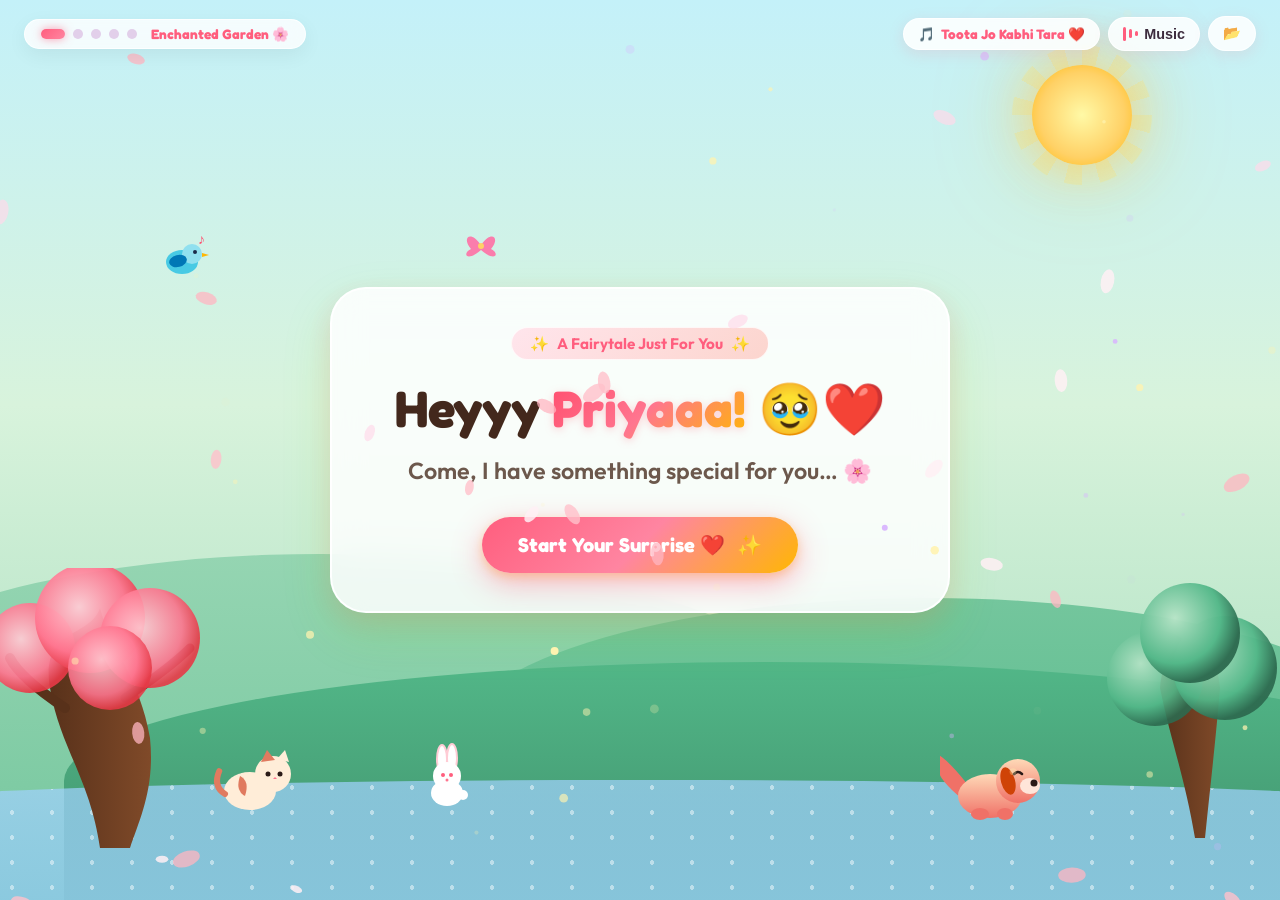
==== commit ff4183f3: "Add Toota Jo Kabhi Tara song player, synthesizer and visualizer" ====
--- a/priya-birthday-standalone.html
+++ b/priya-birthday-standalone.html
@@ -143,7 +143,28 @@
     pointer-events: auto;
     display: flex;
     align-items: center;
-    gap: 10px;
+    gap: 8px;
+}
+
+.song-pill {
+    background: rgba(255, 255, 255, 0.88);
+    backdrop-filter: blur(12px);
+    -webkit-backdrop-filter: blur(12px);
+    border: 1.5px solid var(--glass-border);
+    border-radius: 50px;
+    padding: 7px 14px;
+    font-size: 0.85rem;
+    font-weight: 700;
+    color: var(--pink-primary);
+    display: flex;
+    align-items: center;
+    gap: 6px;
+    box-shadow: 0 4px 15px rgba(255, 117, 143, 0.18);
+    font-family: var(--font-heading);
+    max-width: 230px;
+    white-space: nowrap;
+    overflow: hidden;
+    text-overflow: ellipsis;
 }
 
 .control-btn {
@@ -927,6 +948,27 @@
                 0 0 40px rgba(255, 105, 180, 0.25);
 }
 
+.song-theme-badge {
+    display: inline-flex;
+    align-items: center;
+    gap: 8px;
+    padding: 6px 20px;
+    background: rgba(255, 182, 193, 0.18);
+    border: 1.5px solid rgba(255, 209, 102, 0.55);
+    border-radius: 50px;
+    font-family: var(--font-heading);
+    font-size: clamp(0.85rem, 2.2vw, 1.05rem);
+    color: #ffd166;
+    margin-bottom: 22px;
+    text-shadow: 0 0 10px rgba(255, 209, 102, 0.5);
+    animation: glowPulse 2.5s infinite alternate;
+}
+
+@keyframes glowPulse {
+    0% { transform: scale(0.98); box-shadow: 0 0 10px rgba(255, 209, 102, 0.2); }
+    100% { transform: scale(1.02); box-shadow: 0 0 20px rgba(255, 209, 102, 0.6); }
+}
+
 .emotional-lines-container {
     display: flex;
     flex-direction: column;
@@ -1194,6 +1236,9 @@
     <canvas id="ambient-canvas"></canvas>
     <canvas id="fireworks-canvas"></canvas>
 
+    <!-- Audio Player for Toota Jo Kabhi Tara -->
+    <audio id="toota-tara-audio" src="toota-jo-kabhi-tara.mp3" loop preload="auto"></audio>
+
     <!-- Floating Top Header & Controls -->
     <header class="floating-header">
         <div class="scene-tracker">
@@ -1206,14 +1251,21 @@
         </div>
 
         <div class="controls-group">
-            <button id="music-toggle" class="control-btn" title="Toggle Fairytale Music">
-                <span class="music-icon">🎵</span>
+            <div class="song-pill" id="song-info-pill" title="Song: Toota Jo Kabhi Tara">
+                <span class="song-pill-icon">🎵</span>
+                <span class="song-status-text">Toota Jo Kabhi Tara ❤️</span>
+            </div>
+            <button id="music-toggle" class="control-btn" title="Toggle Music">
                 <span class="music-waves">
                     <span></span>
                     <span></span>
                     <span></span>
                 </span>
                 <span class="music-label">Music</span>
+            </button>
+            <input type="file" id="song-file-input" accept="audio/*" style="display:none">
+            <button id="btn-upload-song" class="control-btn" title="Load your MP3 from device">
+                <span>📂</span>
             </button>
         </div>
     </header>
@@ -1798,6 +1850,12 @@
 
             <!-- Emotional Glass Card -->
             <div class="emotional-content-card">
+                <!-- Song Tribute Pill -->
+                <div class="song-theme-badge">
+                    <span class="music-note-icon">🎶</span>
+                    <span>“Toota jo kabhi tara, sajna ve... Tujhe rab se maanga ❤️”</span>
+                </div>
+
                 <div class="emotional-lines-container">
                     <p class="emotional-line">
                         “And yrr ek baat bolni thi jo kaafi time se kehna chahta tha… 👉🏻👈🏻🥹”
@@ -1905,14 +1963,13 @@
 
     <!-- Scripts -->
     <script>
-// Web Audio API Procedural Fairytale Music & Sound Effects Generator
-// 100% self-contained, no external MP3 dependencies required.
+// Web Audio API Procedural Fairytale Music + "Toota Jo Kabhi Tara" Synthesizer & MP3 Player
 
 class FairytaleAudio {
     constructor() {
         this.ctx = null;
         this.isPlaying = false;
-        this.currentMood = 'garden'; // 'garden', 'playful', 'celebration', 'emotional', 'fireworks'
+        this.currentMood = 'garden';
         this.musicInterval = null;
         this.ambientInterval = null;
         this.masterGain = null;
@@ -1921,48 +1978,64 @@
         this.melodyStep = 0;
         this.isMuted = false;
 
-        // Pentatonic & Lydian magical scales (Hz)
-        this.scales = {
-            garden: [
-                261.63, 293.66, 329.63, 392.00, 440.00, 523.25, 587.33, 659.25, 783.99 // C major / pentatonic
-            ],
-            playful: [
-                329.63, 369.99, 392.00, 440.00, 493.88, 587.33, 659.25, 739.99, 783.99 // E melodic / bright
-            ],
-            celebration: [
-                261.63, 329.63, 392.00, 523.25, 659.25, 783.99, 1046.50 // celebratory arpeggio
-            ],
-            emotional: [
-                220.00, 261.63, 329.63, 392.00, 440.00, 523.25, 659.25, 783.99 // A minor / warm emotional
-            ],
-            fireworks: [
-                261.63, 329.63, 392.00, 493.88, 523.25, 659.25, 783.99, 987.77, 1046.50 // Grand celestial
-            ]
+        // MP3 Audio element for "Toota Jo Kabhi Tara"
+        this.audioElement = null;
+        this.hasMp3Loaded = false;
+        this.useSynthesizerFallback = true;
+
+        // Frequencies for "Toota Jo Kabhi Tara" in D Major (Hz)
+        this.notes = {
+            'B3': 246.94,
+            'C#4': 277.18,
+            'D4': 293.66,
+            'E4': 329.63,
+            'F#4': 369.99,
+            'G4': 392.00,
+            'A4': 440.00,
+            'B4': 493.88,
+            'C#5': 554.37,
+            'D5': 587.33,
+            'E5': 659.25,
+            'F#5': 739.99
         };
 
-        // Chords for emotional & sweet pads
-        this.chords = {
-            garden: [
-                [261.63, 329.63, 392.00], // C
-                [220.00, 261.63, 329.63], // Am
-                [174.61, 220.00, 261.63], // F
-                [196.00, 246.94, 293.66]  // G
-            ],
-            celebration: [
-                [261.63, 329.63, 392.00], // C
-                [196.00, 246.94, 293.66], // G
-                [220.00, 261.63, 329.63], // Am
-                [174.61, 220.00, 261.63]  // F
-            ],
-            emotional: [
-                [220.00, 261.63, 329.63], // Am
-                [174.61, 220.00, 261.63], // F
-                [261.63, 329.63, 392.00], // C
-                [196.00, 246.94, 293.66]  // G
-            ]
-        };
-
-        this.chordStep = 0;
+        // Exact iconic melody sequence of "Toota Jo Kabhi Tara" (Chorus & Verse)
+        // [noteName, durationInBeats, isPause]
+        this.tootaTaraMelody = [
+            // "Too-ta jo ka-bhi taa-ra..."
+            ['F#4', 1.0], ['F#4', 0.8], ['F#4', 0.8], ['E4', 0.8], ['D4', 1.2], ['F#4', 1.2], ['A4', 2.0],
+            // "...saj-na ve"
+            ['G4', 1.0], ['F#4', 1.0], ['E4', 2.2],
+
+            // "Tu-jhe rab se maan-ga..."
+            ['E4', 1.0], ['E4', 0.8], ['E4', 0.8], ['D4', 0.8], ['C#4', 1.2], ['E4', 1.2], ['G4', 2.0],
+            // "...rab se jo maan-ga"
+            ['F#4', 1.0], ['E4', 1.0], ['D4', 2.2],
+
+            // "mi-ley har ta-roor..."
+            ['D4', 0.9], ['D4', 0.9], ['C#4', 0.9], ['B3', 1.2], ['D4', 1.2], ['F#4', 2.0],
+            // "...saj-na ve"
+            ['E4', 1.0], ['D4', 1.0], ['C#4', 1.0], ['D4', 2.5],
+
+            // Verse: "Ki-si aur ko tu chaa-he..."
+            ['B3', 0.8], ['D4', 0.8], ['F#4', 1.0], ['F#4', 1.0], ['F#4', 0.8], ['E4', 0.8], ['F#4', 1.8],
+            // "ki-si aur ko tu so-che..."
+            ['B3', 0.8], ['D4', 0.8], ['G4', 1.0], ['G4', 1.0], ['G4', 0.8], ['F#4', 0.8], ['G4', 1.8],
+            // "paas aa-ye paas aa-ye..."
+            ['A4', 0.9], ['A4', 0.9], ['G4', 0.9], ['F#4', 0.9], ['E4', 1.0], ['D4', 1.8],
+            ['E4', 1.0], ['F#4', 1.0], ['E4', 1.0], ['D4', 2.4]
+        ];
+
+        // Chords for Toota Jo Kabhi Tara (Bm - G - D - A progression)
+        this.tootaTaraChords = [
+            [246.94, 293.66, 369.99], // Bm
+            [196.00, 246.94, 293.66], // G
+            [293.66, 369.99, 440.00], // D
+            [220.00, 277.18, 329.63]  // A
+        ];
+
+        this.melodyNoteIndex = 0;
+        this.chordIndex = 0;
     }
 
     init() {
@@ -1975,7 +2048,7 @@
             this.masterGain.connect(this.ctx.destination);
 
             this.musicGain = this.ctx.createGain();
-            this.musicGain.gain.setValueAtTime(0.45, this.ctx.currentTime);
+            this.musicGain.gain.setValueAtTime(0.48, this.ctx.currentTime);
             this.musicGain.connect(this.masterGain);
 
             this.sfxGain = this.ctx.createGain();
@@ -1986,20 +2059,79 @@
         if (this.ctx.state === 'suspended') {
             this.ctx.resume();
         }
+
+        // Setup HTML5 Audio element for MP3 if present
+        if (!this.audioElement) {
+            this.setupAudioElement();
+        }
+    }
+
+    setupAudioElement() {
+        this.audioElement = document.getElementById('toota-tara-audio');
+        if (!this.audioElement) {
+            this.audioElement = new Audio();
+            this.audioElement.id = 'toota-tara-audio';
+            this.audioElement.loop = true;
+            this.audioElement.preload = 'auto';
+            document.body.appendChild(this.audioElement);
+        }
+
+        // Try to load default local file
+        this.audioElement.src = 'toota-jo-kabhi-tara.mp3';
+
+        this.audioElement.addEventListener('canplaythrough', () => {
+            this.hasMp3Loaded = true;
+            console.log('MP3 "Toota Jo Kabhi Tara" loaded successfully!');
+            const badge = document.querySelector('.song-status-text');
+            if (badge) badge.textContent = 'Playing: Toota Jo Kabhi Tara (Original)';
+        });
+
+        this.audioElement.addEventListener('error', () => {
+            // If local MP3 is not found, keep using procedural synthesis of Toota Jo Kabhi Tara
+            this.hasMp3Loaded = false;
+            console.log('Using procedural "Toota Jo Kabhi Tara" synthesizer');
+            const badge = document.querySelector('.song-status-text');
+            if (badge) badge.textContent = 'Toota Jo Kabhi Tara (Acoustic)';
+        });
+    }
+
+    loadCustomFile(file) {
+        if (!file) return;
+        const objectUrl = URL.createObjectURL(file);
+        if (!this.audioElement) this.setupAudioElement();
+        this.audioElement.src = objectUrl;
+        this.audioElement.play().then(() => {
+            this.hasMp3Loaded = true;
+            this.isPlaying = true;
+            if (this.musicInterval) clearInterval(this.musicInterval);
+            const badge = document.querySelector('.song-status-text');
+            if (badge) badge.textContent = `Playing: ${file.name.replace(/\.[^/.]+$/, "")} ❤️`;
+        }).catch(err => {
+            console.log('Playback error:', err);
+        });
     }
 
     start() {
         this.init();
         if (this.isPlaying) return;
         this.isPlaying = true;
-        this.scheduleMelodyLoop();
+
+        // If MP3 is loaded, play it
+        if (this.hasMp3Loaded && this.audioElement) {
+            this.audioElement.play().catch(() => {});
+        } else {
+            // Otherwise play synthesized Toota Jo Kabhi Tara
+            this.scheduleTootaTaraLoop();
+        }
+
         this.startAmbient();
     }
 
     pause() {
         this.isPlaying = false;
-        if (this.musicInterval) clearInterval(this.musicInterval);
+        if (this.musicInterval) clearTimeout(this.musicInterval);
         if (this.ambientInterval) clearInterval(this.ambientInterval);
+        if (this.audioElement) this.audioElement.pause();
     }
 
     toggleMute() {
@@ -2008,10 +2140,13 @@
             return false;
         }
         this.isMuted = !this.isMuted;
+
         if (this.isMuted) {
-            this.masterGain.gain.setTargetAtTime(0, this.ctx.currentTime, 0.1);
+            if (this.masterGain) this.masterGain.gain.setTargetAtTime(0, this.ctx.currentTime, 0.1);
+            if (this.audioElement) this.audioElement.muted = true;
         } else {
-            this.masterGain.gain.setTargetAtTime(0.7, this.ctx.currentTime, 0.1);
+            if (this.masterGain) this.masterGain.gain.setTargetAtTime(0.7, this.ctx.currentTime, 0.1);
+            if (this.audioElement) this.audioElement.muted = false;
             if (!this.isPlaying) this.start();
         }
         return this.isMuted;
@@ -2019,51 +2154,61 @@
 
     setMood(mood) {
         this.currentMood = mood;
-        this.melodyStep = 0;
-        this.chordStep = 0;
-    }
-
-    // Play a single soft bell / music box tone
-    playBell(freq, duration = 1.2, gainLevel = 0.3) {
+        // In scene 4 and 5, emphasize the emotional "Toota Jo Kabhi Tara" theme
+        if (mood === 'emotional' || mood === 'fireworks') {
+            if (this.musicGain && this.ctx) {
+                this.musicGain.gain.setTargetAtTime(0.65, this.ctx.currentTime, 0.8);
+            }
+        }
+    }
+
+    // Play an acoustic guitar / harp plucked note
+    playAcousticPluck(freq, duration = 1.6, gainLevel = 0.26) {
         if (!this.ctx || this.isMuted) return;
 
         const now = this.ctx.currentTime;
         const osc = this.ctx.createOscillator();
-        const osc2 = this.ctx.createOscillator();
+        const oscHarmonic = this.ctx.createOscillator();
         const noteGain = this.ctx.createGain();
-
-        // Music box / celesta tone: sine + gentle overtone
-        osc.type = 'sine';
+        const filter = this.ctx.createBiquadFilter();
+
+        // Warm triangle + sine blend for guitar/harp
+        osc.type = 'triangle';
         osc.frequency.setValueAtTime(freq, now);
 
-        osc2.type = 'triangle';
-        osc2.frequency.setValueAtTime(freq * 2.01, now); // slight shimmer detune
-
-        const overtoneGain = this.ctx.createGain();
-        overtoneGain.gain.setValueAtTime(0.2, now);
-        osc2.connect(overtoneGain);
-        overtoneGain.connect(noteGain);
-
-        osc.connect(noteGain);
+        oscHarmonic.type = 'sine';
+        oscHarmonic.frequency.setValueAtTime(freq * 2, now);
+
+        filter.type = 'lowpass';
+        filter.frequency.setValueAtTime(1400, now);
+        filter.frequency.exponentialRampToValueAtTime(350, now + duration * 0.8);
+
+        const harmGain = this.ctx.createGain();
+        harmGain.gain.setValueAtTime(0.3, now);
+        oscHarmonic.connect(harmGain);
+        harmGain.connect(filter);
+
+        osc.connect(filter);
+        filter.connect(noteGain);
         noteGain.connect(this.musicGain);
 
-        // Bell envelope
+        // Pluck envelope: sharp attack, gentle decay
         noteGain.gain.setValueAtTime(0.001, now);
-        noteGain.gain.exponentialRampToValueAtTime(gainLevel, now + 0.02);
+        noteGain.gain.linearRampToValueAtTime(gainLevel, now + 0.018);
         noteGain.gain.exponentialRampToValueAtTime(0.0001, now + duration);
 
         osc.start(now);
-        osc2.start(now);
+        oscHarmonic.start(now);
         osc.stop(now + duration);
-        osc2.stop(now + duration);
-    }
-
-    // Play an emotional warm pad chord
-    playChord(frequencies, duration = 3.5) {
+        oscHarmonic.stop(now + duration);
+    }
+
+    // Play warm lush string pad chord
+    playChord(frequencies, duration = 3.6) {
         if (!this.ctx || this.isMuted) return;
         const now = this.ctx.currentTime;
 
-        frequencies.forEach(freq => {
+        frequencies.forEach((freq, idx) => {
             const osc = this.ctx.createOscillator();
             const gain = this.ctx.createGain();
             const filter = this.ctx.createBiquadFilter();
@@ -2072,74 +2217,56 @@
             osc.frequency.setValueAtTime(freq, now);
 
             filter.type = 'lowpass';
-            filter.frequency.setValueAtTime(800, now);
+            filter.frequency.setValueAtTime(750, now);
 
             osc.connect(filter);
             filter.connect(gain);
             gain.connect(this.musicGain);
 
             gain.gain.setValueAtTime(0.001, now);
-            gain.gain.linearRampToValueAtTime(0.08, now + 1.0);
+            gain.gain.linearRampToValueAtTime(0.065, now + 0.8);
             gain.gain.exponentialRampToValueAtTime(0.0001, now + duration);
 
-            osc.start(now);
+            osc.start(now + idx * 0.03);
             osc.stop(now + duration);
         });
     }
 
-    // Melodic sequence loop that adapts to scene mood
-    scheduleMelodyLoop() {
-        if (this.musicInterval) clearInterval(this.musicInterval);
-
-        const tempoMs = {
-            garden: 480,
-            playful: 360,
-            celebration: 320,
-            emotional: 640,
-            fireworks: 420
+    // Loop through the melody of "Toota Jo Kabhi Tara"
+    scheduleTootaTaraLoop() {
+        if (this.musicInterval) clearTimeout(this.musicInterval);
+
+        const beatMs = 450; // Tempo of the song
+
+        const playNextNote = () => {
+            if (!this.isPlaying) return;
+
+            // Trigger backing chord every 4 melody notes
+            if (this.melodyNoteIndex % 4 === 0) {
+                const chord = this.tootaTaraChords[this.chordIndex % this.tootaTaraChords.length];
+                this.playChord(chord, 3.8);
+                this.chordIndex++;
+            }
+
+            const item = this.tootaTaraMelody[this.melodyNoteIndex % this.tootaTaraMelody.length];
+            const noteName = item[0];
+            const durationBeats = item[1];
+            const freq = this.notes[noteName];
+
+            if (freq) {
+                const noteDuration = durationBeats * (beatMs / 1000) * 1.3;
+                this.playAcousticPluck(freq, noteDuration, 0.28);
+            }
+
+            this.melodyNoteIndex++;
+            const nextDelay = durationBeats * beatMs;
+            this.musicInterval = setTimeout(playNextNote, nextDelay);
         };
 
-        const tick = () => {
-            if (!this.isPlaying) return;
-
-            const scale = this.scales[this.currentMood] || this.scales.garden;
-            const chords = this.chords[this.currentMood] || this.chords.garden;
-
-            // Trigger chord every 8 steps
-            if (this.melodyStep % 8 === 0 && chords) {
-                const chord = chords[this.chordStep % chords.length];
-                this.playChord(chord, (tempoMs[this.currentMood] * 8) / 1000);
-                this.chordStep++;
-            }
-
-            // Generate musical arpeggio pattern
-            const patterns = {
-                garden: [0, 2, 4, 7, 5, 4, 2, 0, 1, 3, 5, 8, 7, 5, 3, 1],
-                playful: [0, 4, 2, 5, 4, 7, 6, 8, 7, 5, 4, 2, 3, 5, 7, 8],
-                celebration: [0, 2, 4, 6, 4, 2, 4, 6, 0, 3, 5, 6, 5, 3, 2, 0],
-                emotional: [0, 2, 4, 5, 4, 2, 0, 3, 2, 0, 4, 5, 4, 3, 2, 0],
-                fireworks: [0, 3, 5, 7, 8, 7, 5, 3, 0, 4, 6, 8, 7, 6, 4, 2]
-            };
-
-            const pattern = patterns[this.currentMood] || patterns.garden;
-            const noteIdx = pattern[this.melodyStep % pattern.length];
-            const baseFreq = scale[noteIdx % scale.length];
-
-            // Add occasional sparkle octave
-            const freq = (this.melodyStep % 4 === 0 && Math.random() > 0.4) ? baseFreq * 2 : baseFreq;
-            const duration = this.currentMood === 'emotional' ? 1.8 : 1.1;
-            const volume = this.currentMood === 'celebration' ? 0.28 : 0.22;
-
-            this.playBell(freq, duration, volume);
-
-            this.melodyStep++;
-            this.musicInterval = setTimeout(tick, tempoMs[this.currentMood] || 480);
-        };
-
-        tick();
-    }
-
-    // Ambient nature sounds (gentle birds, magical wind)
+        playNextNote();
+    }
+
+    // Ambient background nature & wind chimes
     startAmbient() {
         if (this.ambientInterval) clearInterval(this.ambientInterval);
 
@@ -2147,18 +2274,13 @@
             if (!this.isPlaying || this.isMuted) return;
 
             if (this.currentMood === 'garden' || this.currentMood === 'playful') {
-                if (Math.random() > 0.4) {
-                    this.playBirdChirp();
-                }
-            } else if (this.currentMood === 'emotional') {
-                if (Math.random() > 0.5) {
-                    this.playWindChime();
-                }
+                if (Math.random() > 0.4) this.playBirdChirp();
+            } else if (this.currentMood === 'emotional' || this.currentMood === 'fireworks') {
+                if (Math.random() > 0.45) this.playWindChime();
             }
-        }, 3200);
-    }
-
-    // Cute bird chirp SFX
+        }, 3000);
+    }
+
     playBirdChirp() {
         if (!this.ctx || this.isMuted) return;
         const now = this.ctx.currentTime;
@@ -2166,13 +2288,13 @@
         const gain = this.ctx.createGain();
 
         osc.type = 'sine';
-        const startFreq = 2200 + Math.random() * 800;
+        const startFreq = 2200 + Math.random() * 700;
         osc.frequency.setValueAtTime(startFreq, now);
-        osc.frequency.exponentialRampToValueAtTime(startFreq + 600, now + 0.08);
-        osc.frequency.exponentialRampToValueAtTime(startFreq - 200, now + 0.16);
+        osc.frequency.exponentialRampToValueAtTime(startFreq + 550, now + 0.08);
+        osc.frequency.exponentialRampToValueAtTime(startFreq - 150, now + 0.16);
 
         gain.gain.setValueAtTime(0.001, now);
-        gain.gain.linearRampToValueAtTime(0.05, now + 0.03);
+        gain.gain.linearRampToValueAtTime(0.045, now + 0.03);
         gain.gain.exponentialRampToValueAtTime(0.0001, now + 0.18);
 
         osc.connect(gain);
@@ -2182,18 +2304,16 @@
         osc.stop(now + 0.2);
     }
 
-    // Sparkly wind chime / fairy dust SFX
     playWindChime() {
         if (!this.ctx || this.isMuted) return;
         const notes = [1046.50, 1318.51, 1567.98, 2093.00, 2637.02];
         notes.forEach((freq, idx) => {
             setTimeout(() => {
-                this.playBell(freq, 1.5, 0.08);
-            }, idx * 120 + Math.random() * 50);
+                this.playAcousticPluck(freq, 1.4, 0.06);
+            }, idx * 110 + Math.random() * 40);
         });
     }
 
-    // Interactive Tap / Heart Sparkle SFX
     playSparkle() {
         this.init();
         if (this.isMuted) return;
@@ -2209,17 +2329,16 @@
 
             gain.gain.setValueAtTime(0.001, now + i * 0.05);
             gain.gain.linearRampToValueAtTime(0.12, now + i * 0.05 + 0.02);
-            gain.gain.exponentialRampToValueAtTime(0.001, now + i * 0.05 + 0.4);
+            gain.gain.exponentialRampToValueAtTime(0.001, now + i * 0.05 + 0.35);
 
             osc.connect(gain);
             gain.connect(this.sfxGain);
 
             osc.start(now + i * 0.05);
-            osc.stop(now + i * 0.05 + 0.45);
+            osc.stop(now + i * 0.05 + 0.4);
         });
     }
 
-    // Purr / pet sound effect for kitty
     playCatPurr() {
         this.init();
         if (this.isMuted) return;
@@ -2233,7 +2352,7 @@
         osc.frequency.linearRampToValueAtTime(85, now + 0.4);
 
         gain.gain.setValueAtTime(0.001, now);
-        gain.gain.linearRampToValueAtTime(0.15, now + 0.1);
+        gain.gain.linearRampToValueAtTime(0.14, now + 0.1);
         gain.gain.linearRampToValueAtTime(0.001, now + 0.5);
 
         osc.connect(gain);
@@ -2242,13 +2361,11 @@
         osc.start(now);
         osc.stop(now + 0.5);
 
-        // Add a cute high meow tone
         setTimeout(() => {
-            this.playBell(1046.50, 0.3, 0.1);
+            this.playAcousticPluck(1046.50, 0.3, 0.08);
         }, 150);
     }
 
-    // Puppy happy chirp / bark SFX
     playDogBark() {
         this.init();
         if (this.isMuted) return;
@@ -2262,23 +2379,21 @@
         osc.frequency.exponentialRampToValueAtTime(320, now + 0.2);
 
         gain.gain.setValueAtTime(0.01, now);
-        gain.gain.linearRampToValueAtTime(0.18, now + 0.04);
-        gain.gain.exponentialRampToValueAtTime(0.001, now + 0.25);
+        gain.gain.linearRampToValueAtTime(0.16, now + 0.04);
+        gain.gain.exponentialRampToValueAtTime(0.001, now + 0.24);
 
         osc.connect(gain);
         gain.connect(this.sfxGain);
 
         osc.start(now);
-        osc.stop(now + 0.26);
-    }
-
-    // Candle blow-out whoosh sound
+        osc.stop(now + 0.25);
+    }
+
     playBlowCandle() {
         this.init();
         if (this.isMuted) return;
         const now = this.ctx.currentTime;
 
-        // Noise buffer for gentle breath whoosh
         const bufferSize = this.ctx.sampleRate * 0.6;
         const buffer = this.ctx.createBuffer(1, bufferSize, this.ctx.sampleRate);
         const data = buffer.getChannelData(0);
@@ -2296,7 +2411,7 @@
 
         const gain = this.ctx.createGain();
         gain.gain.setValueAtTime(0.01, now);
-        gain.gain.linearRampToValueAtTime(0.2, now + 0.1);
+        gain.gain.linearRampToValueAtTime(0.18, now + 0.1);
         gain.gain.exponentialRampToValueAtTime(0.001, now + 0.6);
 
         noise.connect(filter);
@@ -2306,19 +2421,16 @@
         noise.start(now);
         noise.stop(now + 0.65);
 
-        // Followed by fanfare sparkle
         setTimeout(() => {
             this.playWindChime();
         }, 300);
     }
 
-    // Realistic Firework sound (Whistle up + Boom rumble)
     playFireworkSound() {
         this.init();
         if (this.isMuted) return;
         const now = this.ctx.currentTime;
 
-        // 1. Whistle rocket launch
         const osc = this.ctx.createOscillator();
         const oscGain = this.ctx.createGain();
         osc.type = 'sawtooth';
@@ -2326,7 +2438,7 @@
         osc.frequency.exponentialRampToValueAtTime(1400, now + 0.5);
 
         oscGain.gain.setValueAtTime(0.001, now);
-        oscGain.gain.linearRampToValueAtTime(0.08, now + 0.1);
+        oscGain.gain.linearRampToValueAtTime(0.07, now + 0.1);
         oscGain.gain.exponentialRampToValueAtTime(0.001, now + 0.5);
 
         const whistleFilter = this.ctx.createBiquadFilter();
@@ -2341,12 +2453,10 @@
         osc.start(now);
         osc.stop(now + 0.52);
 
-        // 2. Boom detonation at peak
         setTimeout(() => {
             if (!this.ctx || this.isMuted) return;
             const boomTime = this.ctx.currentTime;
 
-            // Noise burst for crackle
             const bufferSize = this.ctx.sampleRate * 0.8;
             const buffer = this.ctx.createBuffer(1, bufferSize, this.ctx.sampleRate);
             const data = buffer.getChannelData(0);
@@ -2359,10 +2469,10 @@
 
             const filter = this.ctx.createBiquadFilter();
             filter.type = 'lowpass';
-            filter.frequency.setValueAtTime(350, boomTime);
+            filter.frequency.setValueAtTime(320, boomTime);
 
             const boomGain = this.ctx.createGain();
-            boomGain.gain.setValueAtTime(0.35, boomTime);
+            boomGain.gain.setValueAtTime(0.32, boomTime);
             boomGain.gain.exponentialRampToValueAtTime(0.001, boomTime + 0.7);
 
             noise.connect(filter);
@@ -2375,7 +2485,6 @@
     }
 }
 
-// Global audio instance
 window.fairytaleAudio = new FairytaleAudio();
 
 </script>
@@ -2965,19 +3074,33 @@
     }
 
     setupAudioControls() {
-        if (!this.musicToggleBtn) return;
-        this.musicToggleBtn.addEventListener('click', () => {
-            if (window.fairytaleAudio) {
-                const muted = window.fairytaleAudio.toggleMute();
-                if (muted) {
-                    this.musicToggleBtn.classList.add('muted');
-                    this.musicToggleBtn.setAttribute('title', 'Music is Muted (Click to Play)');
-                } else {
-                    this.musicToggleBtn.classList.remove('muted');
-                    this.musicToggleBtn.setAttribute('title', 'Music is Playing (Click to Mute)');
+        if (this.musicToggleBtn) {
+            this.musicToggleBtn.addEventListener('click', () => {
+                if (window.fairytaleAudio) {
+                    const muted = window.fairytaleAudio.toggleMute();
+                    if (muted) {
+                        this.musicToggleBtn.classList.add('muted');
+                        this.musicToggleBtn.setAttribute('title', 'Music is Muted (Click to Play)');
+                    } else {
+                        this.musicToggleBtn.classList.remove('muted');
+                        this.musicToggleBtn.setAttribute('title', 'Music is Playing (Click to Mute)');
+                    }
                 }
-            }
-        });
+            });
+        }
+
+        const uploadBtn = document.getElementById('btn-upload-song');
+        const fileInput = document.getElementById('song-file-input');
+        if (uploadBtn && fileInput) {
+            uploadBtn.addEventListener('click', () => fileInput.click());
+            fileInput.addEventListener('change', (e) => {
+                if (e.target.files && e.target.files[0]) {
+                    if (window.fairytaleAudio) {
+                        window.fairytaleAudio.loadCustomFile(e.target.files[0]);
+                    }
+                }
+            });
+        }
     }
 
     setupInteractiveCharacters() {
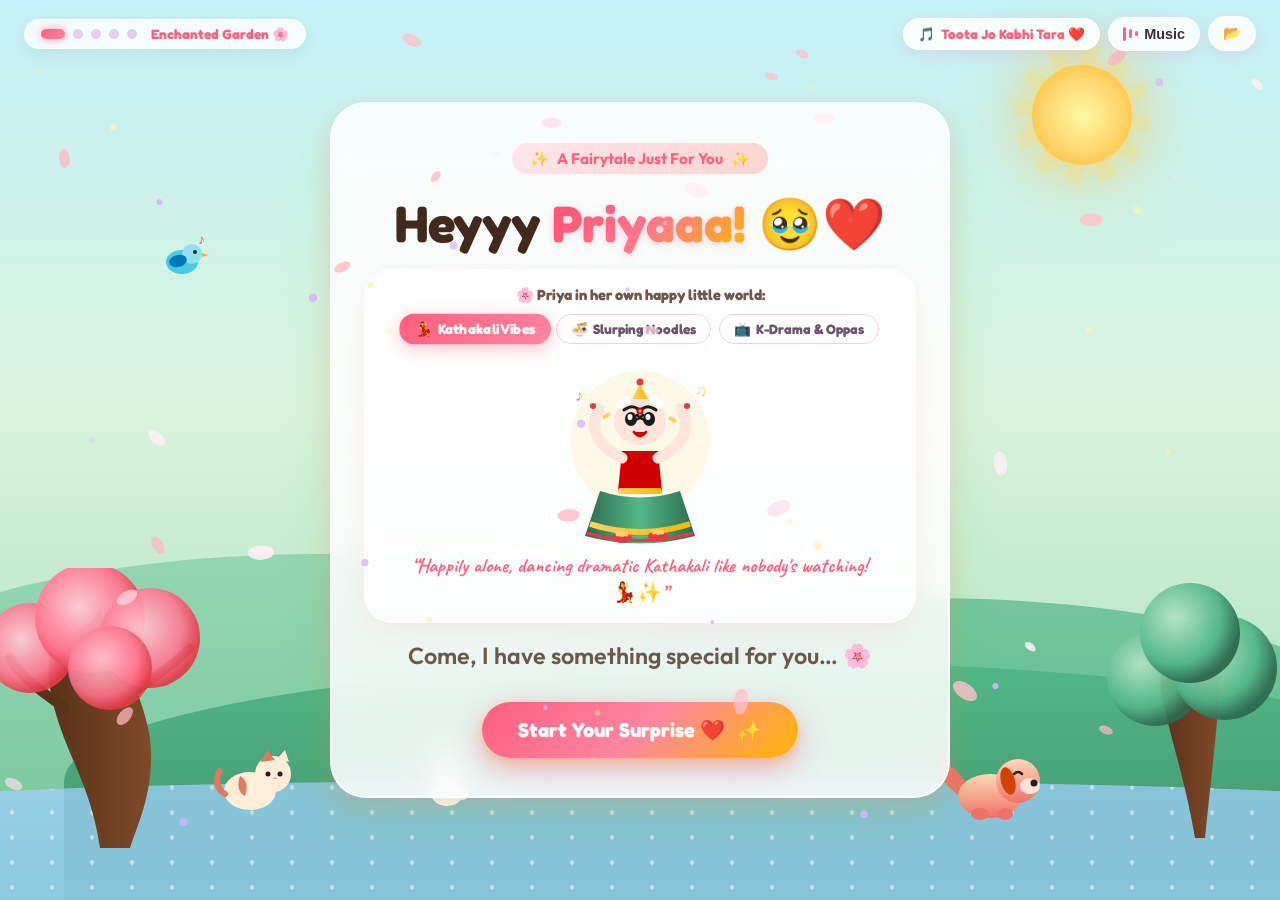
==== commit 38aab6eb: "Add Priya Kathakali dance, eating noodles, and K-Drama animations at start" ====
--- a/priya-birthday-standalone.html
+++ b/priya-birthday-standalone.html
@@ -444,6 +444,183 @@
     -webkit-text-fill-color: transparent;
     display: inline-block;
     filter: drop-shadow(0 2px 4px rgba(255, 77, 109, 0.25));
+}
+
+/* Priya's Daily Life Theater (Kathakali, Noodles, K-Drama) */
+.priya-daily-theater {
+    position: relative;
+    width: 100%;
+    background: rgba(255, 255, 255, 0.72);
+    border: 1.5px solid rgba(255, 255, 255, 0.95);
+    border-radius: 28px;
+    padding: 16px 12px;
+    margin: 8px 0 16px;
+    box-shadow: 0 10px 30px rgba(255, 117, 143, 0.12);
+}
+
+.theater-header-tag {
+    font-size: 0.92rem;
+    font-weight: 700;
+    color: #6c584c;
+    margin-bottom: 10px;
+    font-family: var(--font-heading);
+}
+
+.daily-mood-tabs {
+    display: flex;
+    justify-content: center;
+    gap: 8px;
+    flex-wrap: wrap;
+    margin-bottom: 12px;
+}
+
+.mood-tab {
+    background: rgba(255, 255, 255, 0.92);
+    border: 1.5px solid #ffccd5;
+    border-radius: 50px;
+    padding: 6px 14px;
+    font-family: var(--font-heading);
+    font-size: 0.85rem;
+    font-weight: 700;
+    color: var(--text-muted);
+    cursor: pointer;
+    transition: all 0.3s cubic-bezier(0.34, 1.56, 0.64, 1);
+    display: inline-flex;
+    align-items: center;
+    gap: 5px;
+}
+
+.mood-tab:hover {
+    transform: translateY(-2px);
+    border-color: var(--pink-soft);
+    color: var(--pink-primary);
+}
+
+.mood-tab.active {
+    background: linear-gradient(135deg, var(--pink-primary), var(--pink-soft));
+    color: #ffffff;
+    border-color: transparent;
+    box-shadow: 0 4px 15px rgba(255, 94, 126, 0.4);
+    transform: scale(1.04);
+}
+
+.daily-stage-container {
+    position: relative;
+    width: 100%;
+    min-height: 250px;
+    display: flex;
+    justify-content: center;
+    align-items: center;
+}
+
+.daily-stage-frame {
+    position: absolute;
+    top: 0;
+    left: 0;
+    width: 100%;
+    height: 100%;
+    display: flex;
+    flex-direction: column;
+    justify-content: center;
+    align-items: center;
+    opacity: 0;
+    transform: scale(0.92) translateY(10px);
+    pointer-events: none;
+    transition: all 0.5s cubic-bezier(0.25, 1, 0.5, 1);
+}
+
+.daily-stage-frame.active {
+    opacity: 1;
+    transform: scale(1) translateY(0);
+    pointer-events: auto;
+}
+
+.theater-stage-avatar {
+    width: 180px;
+    height: 190px;
+    display: flex;
+    justify-content: center;
+    align-items: center;
+}
+
+.daily-frame-caption {
+    font-family: var(--font-hand);
+    font-size: 1.25rem;
+    font-weight: 700;
+    color: var(--pink-primary);
+    margin-top: 6px;
+    line-height: 1.35;
+    max-width: 90%;
+    text-align: center;
+}
+
+/* Animations for Kathakali */
+.anim-kathakali-char {
+    animation: kathakaliSway 2s ease-in-out infinite alternate;
+}
+@keyframes kathakaliSway {
+    0% { transform: rotate(-5deg) translateY(0); }
+    100% { transform: rotate(5deg) translateY(-6px); }
+}
+
+.anim-mudra-arms {
+    transform-origin: center top;
+    animation: mudraFlutter 1.6s ease-in-out infinite alternate;
+}
+@keyframes mudraFlutter {
+    0% { transform: rotate(-4deg); }
+    100% { transform: rotate(6deg); }
+}
+
+.anim-ghungroo-feet {
+    animation: ghungrooTap 0.8s ease-in-out infinite alternate;
+}
+@keyframes ghungrooTap {
+    0% { transform: translateY(0); }
+    100% { transform: translateY(-4px); }
+}
+
+/* Animations for Noodles */
+.anim-noodle-char {
+    animation: noodleMunch 1.8s ease-in-out infinite alternate;
+}
+@keyframes noodleMunch {
+    0% { transform: scale(0.98); }
+    100% { transform: scale(1.02); }
+}
+
+.anim-noodle-steam {
+    animation: steamFloat 2.2s ease-in-out infinite;
+}
+@keyframes steamFloat {
+    0% { transform: translateY(0); opacity: 0.2; }
+    50% { opacity: 0.8; }
+    100% { transform: translateY(-14px); opacity: 0; }
+}
+
+.anim-slurping-noodle {
+    animation: slurpNoodle 1.2s ease-in-out infinite alternate;
+}
+@keyframes slurpNoodle {
+    0% { transform: translateY(0); stroke: #f4d35e; }
+    100% { transform: translateY(-6px); stroke: #e9c46a; }
+}
+
+/* Animations for K-Drama */
+.anim-kdrama-char {
+    animation: kdramaSway 2.5s ease-in-out infinite alternate;
+}
+@keyframes kdramaSway {
+    0% { transform: rotate(-2deg); }
+    100% { transform: rotate(3deg); }
+}
+
+.anim-laptop-screen {
+    animation: screenGlowPulse 2.8s ease-in-out infinite alternate;
+}
+@keyframes screenGlowPulse {
+    0% { filter: drop-shadow(0 0 6px rgba(160, 196, 255, 0.4)); }
+    100% { filter: drop-shadow(0 0 16px rgba(255, 105, 180, 0.7)); }
 }
 
 .welcome-sub {
@@ -1442,6 +1619,298 @@
                 <h1 class="welcome-title">
                     Heyyy <span class="priya-highlight">Priyaaa!</span> 🥹❤️
                 </h1>
+
+                <!-- Priya's Alone, Happy & Quirky Daily Life Showcase -->
+                <div class="priya-daily-theater">
+                    <div class="theater-header-tag">
+                        🌸 Priya in her own happy little world:
+                    </div>
+
+                    <!-- Interactive Mood Tabs -->
+                    <div class="daily-mood-tabs">
+                        <button class="mood-tab active" data-mood="kathakali" title="Dancing Kathakali alone">
+                            <span>💃</span> Kathakali Vibes
+                        </button>
+                        <button class="mood-tab" data-mood="noodles" title="Eating hot noodles">
+                            <span>🍜</span> Slurping Noodles
+                        </button>
+                        <button class="mood-tab" data-mood="kdrama" title="Binge-watching K-Drama">
+                            <span>📺</span> K-Drama & Oppas
+                        </button>
+                    </div>
+
+                    <!-- Animated Stage Frames -->
+                    <div class="daily-stage-container">
+
+                        <!-- Frame 1: Dancing Indian Kathakali Alone -->
+                        <div class="daily-stage-frame mood-frame-kathakali active" id="frame-kathakali">
+                            <div class="theater-stage-avatar">
+                                <svg width="180" height="190" viewBox="0 0 180 190" class="anim-kathakali-char">
+                                    <defs>
+                                        <linearGradient id="kathakaliSkirt" x1="0" y1="0" x2="100%" y2="0%">
+                                            <stop offset="0%" stop-color="#2d6a4f"/>
+                                            <stop offset="50%" stop-color="#52b788"/>
+                                            <stop offset="100%" stop-color="#2d6a4f"/>
+                                        </linearGradient>
+                                        <linearGradient id="goldZari" x1="0" y1="0" x2="100%" y2="0%">
+                                            <stop offset="0%" stop-color="#ffd166"/>
+                                            <stop offset="100%" stop-color="#ffb703"/>
+                                        </linearGradient>
+                                    </defs>
+
+                                    <!-- Golden Aura / Sunburst behind dancer -->
+                                    <circle cx="90" cy="85" r="70" fill="rgba(255, 209, 102, 0.15)"/>
+
+                                    <!-- Pleated Kathakali Skirt -->
+                                    <path d="M50 135 Q90 148, 130 135 L145 180 Q90 195, 35 180 Z" fill="url(#kathakaliSkirt)"/>
+                                    <!-- Golden border stripes on skirt -->
+                                    <path d="M40 168 Q90 184, 140 168" stroke="url(#goldZari)" stroke-width="6" fill="none"/>
+                                    <path d="M36 177 Q90 192, 144 177" stroke="#e63946" stroke-width="3" fill="none"/>
+
+                                    <!-- Feet with Ghungroos & Alta -->
+                                    <g class="anim-ghungroo-feet">
+                                        <!-- Left Foot -->
+                                        <ellipse cx="72" cy="182" rx="10" ry="5" fill="#e63946"/>
+                                        <circle cx="72" cy="178" r="3" fill="#ffd166"/>
+                                        <circle cx="68" cy="178" r="2.5" fill="#ffd166"/>
+                                        <circle cx="76" cy="178" r="2.5" fill="#ffd166"/>
+                                        <!-- Right Foot tapping -->
+                                        <ellipse cx="108" cy="180" rx="10" ry="5" fill="#e63946"/>
+                                        <circle cx="108" cy="176" r="3" fill="#ffd166"/>
+                                        <circle cx="104" cy="176" r="2.5" fill="#ffd166"/>
+                                        <circle cx="112" cy="176" r="2.5" fill="#ffd166"/>
+                                    </g>
+
+                                    <!-- Body & Choli (Crimson Red) -->
+                                    <path d="M72 95 L108 95 L112 135 L68 135 Z" fill="#d00000"/>
+                                    <!-- Golden Waistbelt (Odiyanam) -->
+                                    <rect x="68" y="132" width="44" height="6" fill="url(#goldZari)" rx="3"/>
+
+                                    <!-- Classical Mudra Arms -->
+                                    <g class="anim-mudra-arms">
+                                        <!-- Left Arm (Upward Mudra) -->
+                                        <path d="M72 102 C45 90, 40 70, 48 55" stroke="#ffe4dc" stroke-width="11" stroke-linecap="round" fill="none"/>
+                                        <!-- Hand Mudra (Hamsasya/Katakamukha) -->
+                                        <circle cx="48" cy="53" r="6" fill="#ffe4dc"/>
+                                        <circle cx="43" cy="50" r="3" fill="#e63946"/> <!-- Alta on tip -->
+                                        <!-- Golden Bangle -->
+                                        <rect x="52" y="60" width="8" height="4" fill="#ffd166" transform="rotate(-30 52 60)"/>
+
+                                        <!-- Right Arm (Graceful Sway Mudra) -->
+                                        <path d="M108 102 C135 90, 140 70, 132 55" stroke="#ffe4dc" stroke-width="11" stroke-linecap="round" fill="none"/>
+                                        <circle cx="132" cy="53" r="6" fill="#ffe4dc"/>
+                                        <circle cx="137" cy="50" r="3" fill="#e63946"/>
+                                        <rect x="120" y="60" width="8" height="4" fill="#ffd166" transform="rotate(30 120 60)"/>
+                                    </g>
+
+                                    <!-- Head & Expressive Dramatic Face -->
+                                    <ellipse cx="90" cy="65" rx="26" ry="24" fill="#ffe4dc"/>
+
+                                    <!-- Dramatic Kohl Eyebrows & Eyes -->
+                                    <g class="anim-expressive-eyes">
+                                        <!-- Eyebrows raised dramatically -->
+                                        <path d="M74 54 Q82 48, 88 53" stroke="#1b1b1b" stroke-width="3" stroke-linecap="round" fill="none"/>
+                                        <path d="M92 53 Q98 48, 106 54" stroke="#1b1b1b" stroke-width="3" stroke-linecap="round" fill="none"/>
+
+                                        <!-- Big Expressive Classical Eyes with Kohl Wings -->
+                                        <ellipse cx="81" cy="63" rx="6" ry="7" fill="#1b1b1b"/>
+                                        <ellipse cx="80" cy="61" rx="2.5" ry="3" fill="#ffffff"/>
+                                        <path d="M86 64 C90 62, 92 60, 93 59" stroke="#1b1b1b" stroke-width="2.5" stroke-linecap="round"/>
+
+                                        <ellipse cx="99" cy="63" rx="6" ry="7" fill="#1b1b1b"/>
+                                        <ellipse cx="98" cy="61" rx="2.5" ry="3" fill="#ffffff"/>
+                                        <path d="M94 64 C90 62, 88 60, 87 59" stroke="#1b1b1b" stroke-width="2.5" stroke-linecap="round"/>
+                                    </g>
+
+                                    <!-- Red Round Bindi on Forehead -->
+                                    <circle cx="90" cy="55" r="3.5" fill="#d00000"/>
+                                    <circle cx="90" cy="55" r="1.5" fill="#ffd166"/>
+
+                                    <!-- Joyful Smiling Red Lips -->
+                                    <path d="M84 76 Q90 84, 96 76" stroke="#d00000" stroke-width="2.8" stroke-linecap="round" fill="#d00000"/>
+
+                                    <!-- Golden Headpiece (Kireetam/Tikka) & Jasmine Gajra -->
+                                    <path d="M82 43 L90 28 L98 43 Z" fill="url(#goldZari)"/>
+                                    <circle cx="90" cy="26" r="3.5" fill="#e63946"/>
+                                    <!-- Jasmine Gajra Flowers -->
+                                    <circle cx="70" cy="48" r="4.5" fill="#ffffff"/>
+                                    <circle cx="76" cy="44" r="4.5" fill="#ffffff"/>
+                                    <circle cx="104" cy="44" r="4.5" fill="#ffffff"/>
+                                    <circle cx="110" cy="48" r="4.5" fill="#ffffff"/>
+
+                                    <!-- Musical notes floating -->
+                                    <text x="25" y="45" font-size="16" fill="#ff5e7e">♪</text>
+                                    <text x="145" y="40" font-size="16" fill="#ffd166">♫</text>
+                                </svg>
+                            </div>
+                            <div class="daily-frame-caption">
+                                “Happily alone, dancing dramatic Kathakali like nobody's watching! 💃✨”
+                            </div>
+                        </div>
+
+                        <!-- Frame 2: Eating Steaming Noodles -->
+                        <div class="daily-stage-frame mood-frame-noodles" id="frame-noodles">
+                            <div class="theater-stage-avatar">
+                                <svg width="180" height="190" viewBox="0 0 180 190" class="anim-noodle-char">
+                                    <defs>
+                                        <linearGradient id="hoodieGrad" x1="0" y1="0" x2="100%" y2="0%">
+                                            <stop offset="0%" stop-color="#ffb5a7"/>
+                                            <stop offset="100%" stop-color="#fcd5ce"/>
+                                        </linearGradient>
+                                        <linearGradient id="bowlGrad" x1="0" y1="0" x2="100%" y2="0%">
+                                            <stop offset="0%" stop-color="#457b9d"/>
+                                            <stop offset="100%" stop-color="#1d3557"/>
+                                        </linearGradient>
+                                    </defs>
+
+                                    <!-- Cozy Background Glow -->
+                                    <circle cx="90" cy="85" r="70" fill="rgba(255, 181, 167, 0.18)"/>
+
+                                    <!-- Steaming Aroma Curves -->
+                                    <g class="anim-noodle-steam">
+                                        <path d="M80 85 Q75 70, 85 55" stroke="rgba(255,255,255,0.7)" stroke-width="3" stroke-linecap="round" fill="none"/>
+                                        <path d="M95 82 Q105 65, 95 50" stroke="rgba(255,255,255,0.7)" stroke-width="3.5" stroke-linecap="round" fill="none"/>
+                                        <path d="M110 85 Q105 70, 115 55" stroke="rgba(255,255,255,0.7)" stroke-width="3" stroke-linecap="round" fill="none"/>
+                                    </g>
+
+                                    <!-- Cozy Oversized Hoodie Body (Sitting Cross-legged) -->
+                                    <path d="M50 135 C50 115, 130 115, 130 135 L145 180 L35 180 Z" fill="url(#hoodieGrad)"/>
+
+                                    <!-- Head & Happy Chewing Face -->
+                                    <ellipse cx="90" cy="65" rx="26" ry="24" fill="#ffe4dc"/>
+                                    <!-- Comfy Hoodie Hood behind head -->
+                                    <path d="M60 65 C60 30, 120 30, 120 65" stroke="#fcd5ce" stroke-width="12" fill="none"/>
+
+                                    <!-- Cute Hair Bun with Pencil/Chopstick -->
+                                    <circle cx="90" cy="38" r="14" fill="#4a2810"/>
+                                    <line x1="75" y1="36" x2="105" y2="36" stroke="#d4a373" stroke-width="3" stroke-linecap="round"/>
+
+                                    <!-- Happy Closed Eyes in Food Bliss (^ _ ^) -->
+                                    <path d="M74 62 Q80 56, 86 62" stroke="#2b1a17" stroke-width="3" stroke-linecap="round" fill="none"/>
+                                    <path d="M94 62 Q100 56, 106 62" stroke="#2b1a17" stroke-width="3" stroke-linecap="round" fill="none"/>
+
+                                    <!-- Puffed Blushing Cheeks (*nom nom*) -->
+                                    <ellipse cx="71" cy="71" rx="8" ry="6" fill="#ff758f" opacity="0.6"/>
+                                    <ellipse cx="109" cy="71" rx="8" ry="6" fill="#ff758f" opacity="0.6"/>
+
+                                    <!-- Mouth slurping noodle string -->
+                                    <ellipse cx="90" cy="74" rx="5" ry="4" fill="#d62828"/>
+
+                                    <!-- Giant Steaming Ramen/Noodle Bowl -->
+                                    <g id="noodle-bowl" class="anim-bowl-shake">
+                                        <path d="M55 125 C55 160, 125 160, 125 125 Z" fill="url(#bowlGrad)"/>
+                                        <ellipse cx="90" cy="125" rx="35" ry="8" fill="#e9c46a"/> <!-- Delicious soup -->
+                                        <!-- Toppings: Egg, Green onions -->
+                                        <circle cx="80" cy="124" r="5" fill="#ffffff"/>
+                                        <circle cx="80" cy="124" r="2.8" fill="#f4a261"/>
+                                        <circle cx="100" cy="123" r="2" fill="#2a9d8f"/>
+                                        <circle cx="104" cy="125" r="2" fill="#2a9d8f"/>
+
+                                        <!-- Springy Wavy Noodle string going into mouth -->
+                                        <path class="anim-slurping-noodle" d="M90 75 Q85 95, 95 105 T90 125" stroke="#f4d35e" stroke-width="3.5" stroke-linecap="round" fill="none"/>
+
+                                        <!-- Chopsticks lifting noodles -->
+                                        <line x1="70" y1="100" x2="115" y2="108" stroke="#bc6c25" stroke-width="3.5" stroke-linecap="round"/>
+                                        <line x1="72" y1="104" x2="114" y2="112" stroke="#bc6c25" stroke-width="3.5" stroke-linecap="round"/>
+                                    </g>
+
+                                    <!-- Floating Heart & Yummy Star -->
+                                    <text x="30" y="55" font-size="18" fill="#ff4d6d">😋</text>
+                                    <text x="140" y="60" font-size="18" fill="#ffd166">✨</text>
+                                </svg>
+                            </div>
+                            <div class="daily-frame-caption">
+                                “Cozy noodle therapy! Slurping ramen in peace 🍜😋”
+                            </div>
+                        </div>
+
+                        <!-- Frame 3: Binge-watching Korean Drama & Crying over Oppas -->
+                        <div class="daily-stage-frame mood-frame-kdrama" id="frame-kdrama">
+                            <div class="theater-stage-avatar">
+                                <svg width="180" height="190" viewBox="0 0 180 190" class="anim-kdrama-char">
+                                    <defs>
+                                        <linearGradient id="blanketGrad" x1="0" y1="0" x2="100%" y2="0%">
+                                            <stop offset="0%" stop-color="#c8b6ff"/>
+                                            <stop offset="100%" stop-color="#b8c0ff"/>
+                                        </linearGradient>
+                                        <linearGradient id="screenGlow" x1="0" y1="0" x2="0" y2="100%">
+                                            <stop offset="0%" stop-color="#a0c4ff"/>
+                                            <stop offset="100%" stop-color="#bdb2ff"/>
+                                        </linearGradient>
+                                    </defs>
+
+                                    <!-- Romantic Purple/Blue Night Glow -->
+                                    <circle cx="90" cy="85" r="70" fill="rgba(200, 182, 255, 0.2)"/>
+
+                                    <!-- Cozy Floor Cushion / Pillow behind her -->
+                                    <ellipse cx="65" cy="150" rx="30" ry="25" fill="#ffd6a5"/>
+
+                                    <!-- Bundled up in Warm Pastel Blanket -->
+                                    <path d="M40 120 C40 100, 100 100, 100 120 L105 180 L30 180 Z" fill="url(#blanketGrad)"/>
+
+                                    <!-- Head with Cute Bunny Hood -->
+                                    <ellipse cx="68" cy="82" rx="24" ry="22" fill="#ffe4dc"/>
+                                    <path d="M42 82 C42 50, 94 50, 94 82" stroke="#c8b6ff" stroke-width="10" fill="none"/>
+                                    <!-- Bunny Ears on hood -->
+                                    <ellipse cx="55" cy="48" rx="6" ry="14" fill="#c8b6ff" stroke="#ffccd5" stroke-width="2"/>
+                                    <ellipse cx="78" cy="48" rx="6" ry="14" fill="#c8b6ff" stroke="#ffccd5" stroke-width="2"/>
+
+                                    <!-- Sparkly Teary Heart Eyes (Emotional K-Drama Scene!) -->
+                                    <g class="anim-kdrama-tears">
+                                        <!-- Left eye with teardrop -->
+                                        <ellipse cx="61" cy="80" rx="5" ry="6" fill="#1b1b1b"/>
+                                        <circle cx="60" cy="78" r="2" fill="#ffffff"/>
+                                        <circle cx="63" cy="82" r="1.2" fill="#ffffff"/>
+                                        <!-- Sparkling emotional teardrop -->
+                                        <path d="M57 88 C55 93, 59 95, 60 93 C61 91, 58 88, 57 88 Z" fill="#48cae4"/>
+
+                                        <!-- Right eye with teardrop -->
+                                        <ellipse cx="77" cy="80" rx="5" ry="6" fill="#1b1b1b"/>
+                                        <circle cx="76" cy="78" r="2" fill="#ffffff"/>
+                                        <circle cx="79" cy="82" r="1.2" fill="#ffffff"/>
+                                        <path d="M81 88 C83 93, 79 95, 78 93 C77 91, 80 88, 81 88 Z" fill="#48cae4"/>
+                                    </g>
+
+                                    <!-- Blushing cheeks -->
+                                    <ellipse cx="56" cy="88" rx="6" ry="4" fill="#ff758f" opacity="0.6"/>
+                                    <ellipse cx="82" cy="88" rx="6" ry="4" fill="#ff758f" opacity="0.6"/>
+
+                                    <!-- Romantic 'Awww' Smile -->
+                                    <path d="M66 93 Q70 97, 74 93" stroke="#d00000" stroke-width="2.2" stroke-linecap="round" fill="none"/>
+
+                                    <!-- Glowing Laptop Screen showing K-Drama Oppa -->
+                                    <g id="kdrama-laptop" class="anim-laptop-screen">
+                                        <!-- Laptop Base -->
+                                        <rect x="110" y="150" width="55" height="6" rx="2" fill="#adb5bd"/>
+                                        <!-- Screen Lid -->
+                                        <rect x="115" y="105" width="46" height="45" rx="4" fill="#343a40"/>
+                                        <rect x="118" y="108" width="40" height="38" rx="2" fill="url(#screenGlow)"/>
+
+                                        <!-- Silhouette of K-Drama Oppa on screen -->
+                                        <circle cx="138" cy="122" r="6" fill="#1d3557"/>
+                                        <path d="M128 138 C128 130, 148 130, 148 138 Z" fill="#1d3557"/>
+                                        <!-- Screen Heart -->
+                                        <text x="133" y="118" font-size="10" fill="#ff4d6d">💖</text>
+                                    </g>
+
+                                    <!-- Tissue Box on side -->
+                                    <rect x="135" y="162" width="28" height="15" rx="3" fill="#ffccd5"/>
+                                    <!-- White tissue sticking out -->
+                                    <path d="M144 162 Q149 152, 154 162 Z" fill="#ffffff"/>
+
+                                    <!-- Floating Korean Finger Heart & Love text -->
+                                    <text x="85" y="65" font-size="16">🫰🏻</text>
+                                    <text x="100" y="80" font-size="13" fill="#ff4d6d">사랑해</text>
+                                </svg>
+                            </div>
+                            <div class="daily-frame-caption">
+                                “Binge-watching K-Dramas & crying over fictional Oppas 😭💖 ‘Oppa!’”
+                            </div>
+                        </div>
+
+                    </div>
+                </div>
+
                 <p class="welcome-sub">
                     Come, I have something special for you… 🌸
                 </p>
@@ -2389,6 +2858,56 @@
         osc.stop(now + 0.25);
     }
 
+    // Ghungroo classical bell chime for Kathakali dance
+    playGhungrooChime() {
+        this.init();
+        if (this.isMuted) return;
+        const notes = [1760.00, 2093.00, 2637.02, 3135.96];
+        notes.forEach((freq, idx) => {
+            setTimeout(() => {
+                this.playAcousticPluck(freq, 0.4, 0.12);
+            }, idx * 60);
+        });
+    }
+
+    // Cute noodle slurp / munch sound
+    playNoodleSlurp() {
+        this.init();
+        if (this.isMuted) return;
+        const now = this.ctx.currentTime;
+        const osc = this.ctx.createOscillator();
+        const gain = this.ctx.createGain();
+
+        osc.type = 'sine';
+        osc.frequency.setValueAtTime(300, now);
+        osc.frequency.exponentialRampToValueAtTime(950, now + 0.18);
+        osc.frequency.exponentialRampToValueAtTime(600, now + 0.28);
+
+        gain.gain.setValueAtTime(0.01, now);
+        gain.gain.linearRampToValueAtTime(0.12, now + 0.08);
+        gain.gain.exponentialRampToValueAtTime(0.001, now + 0.3);
+
+        osc.connect(gain);
+        gain.connect(this.sfxGain);
+
+        osc.start(now);
+        osc.stop(now + 0.32);
+
+        setTimeout(() => this.playSparkle(), 180);
+    }
+
+    // Dreamy K-Drama romance chime
+    playKDramaChime() {
+        this.init();
+        if (this.isMuted) return;
+        const notes = [523.25, 659.25, 783.99, 1046.50];
+        notes.forEach((freq, idx) => {
+            setTimeout(() => {
+                this.playAcousticPluck(freq, 1.2, 0.15);
+            }, idx * 100);
+        });
+    }
+
     playBlowCandle() {
         this.init();
         if (this.isMuted) return;
@@ -3006,6 +3525,7 @@
         this.setupInteractiveCharacters();
         this.setupBirthdayCake();
         this.setupAudioControls();
+        this.setupDailyMoodTabs();
 
         // Keyboard navigation
         window.addEventListener('keydown', (e) => {
@@ -3101,6 +3621,63 @@
                 }
             });
         }
+    }
+
+    setupDailyMoodTabs() {
+        const tabs = document.querySelectorAll('.mood-tab');
+        const frames = {
+            'kathakali': document.getElementById('frame-kathakali'),
+            'noodles': document.getElementById('frame-noodles'),
+            'kdrama': document.getElementById('frame-kdrama')
+        };
+        const moodKeys = ['kathakali', 'noodles', 'kdrama'];
+        let currentIdx = 0;
+        let autoCycleTimer = null;
+
+        const switchMood = (moodName, manual = false) => {
+            tabs.forEach(tab => {
+                if (tab.dataset.mood === moodName) {
+                    tab.classList.add('active');
+                } else {
+                    tab.classList.remove('active');
+                }
+            });
+
+            Object.keys(frames).forEach(key => {
+                if (frames[key]) {
+                    if (key === moodName) {
+                        frames[key].classList.add('active');
+                    } else {
+                        frames[key].classList.remove('active');
+                    }
+                }
+            });
+
+            if (manual && window.fairytaleAudio) {
+                if (moodName === 'kathakali') window.fairytaleAudio.playGhungrooChime();
+                else if (moodName === 'noodles') window.fairytaleAudio.playNoodleSlurp();
+                else if (moodName === 'kdrama') window.fairytaleAudio.playKDramaChime();
+            }
+        };
+
+        tabs.forEach(tab => {
+            tab.addEventListener('click', () => {
+                if (autoCycleTimer) clearInterval(autoCycleTimer);
+                const mood = tab.dataset.mood;
+                currentIdx = moodKeys.indexOf(mood);
+                switchMood(mood, true);
+            });
+        });
+
+        // Auto-cycle through the 3 moods every 4 seconds in Scene 1
+        autoCycleTimer = setInterval(() => {
+            if (this.currentScene !== 1) {
+                clearInterval(autoCycleTimer);
+                return;
+            }
+            currentIdx = (currentIdx + 1) % moodKeys.length;
+            switchMood(moodKeys[currentIdx], false);
+        }, 4000);
     }
 
     setupInteractiveCharacters() {
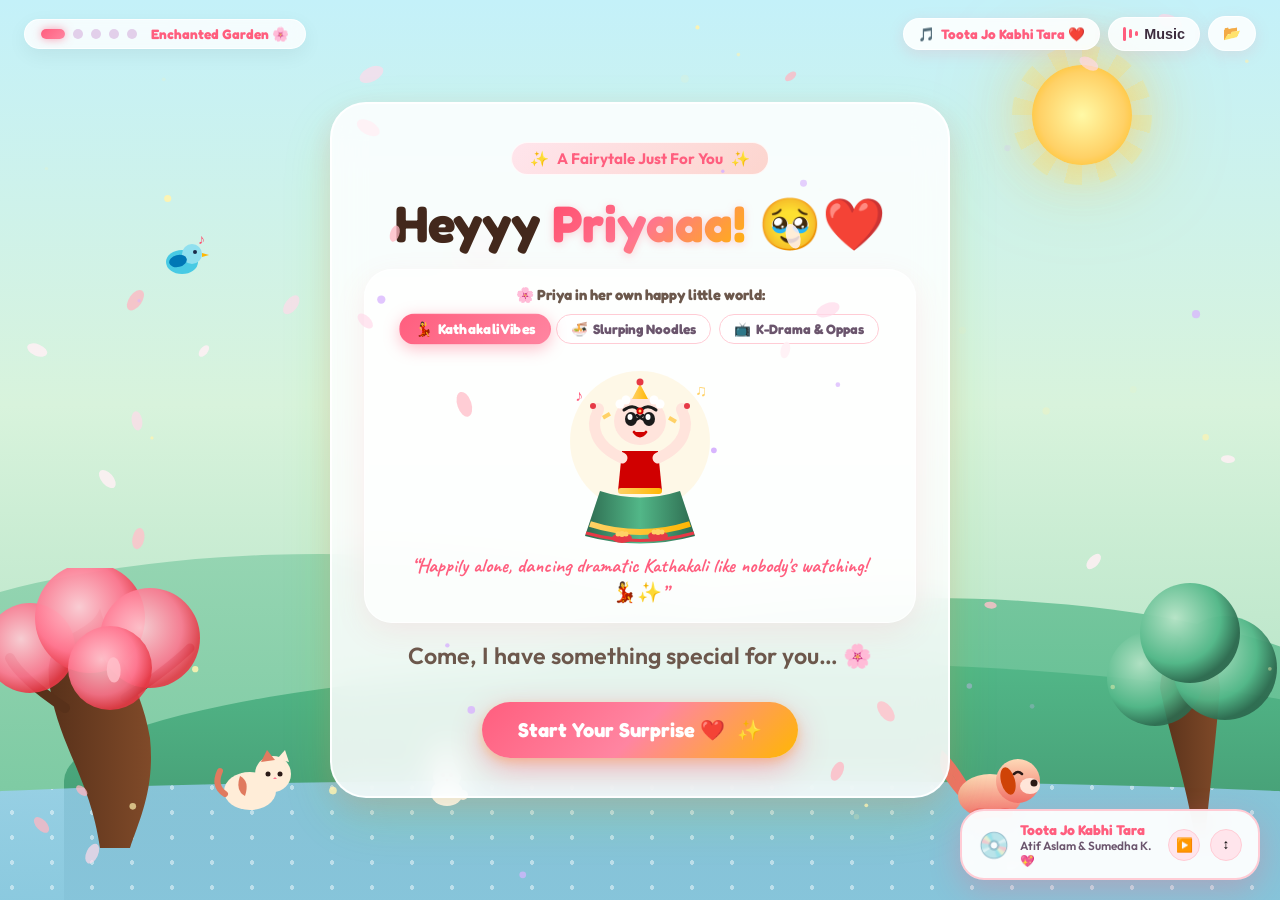
==== commit 2dd14c48: "Add official Toota Jo Kabhi Tara audio stream player and dock" ====
--- a/priya-birthday-standalone.html
+++ b/priya-birthday-standalone.html
@@ -1403,6 +1403,107 @@
         padding: 28px 18px;
         border-radius: 28px;
     }
+
+    .yt-music-card {
+        bottom: 10px;
+        right: 10px;
+        max-width: 250px;
+        padding: 8px 10px;
+    }
+
+    .yt-title {
+        font-size: 0.8rem;
+    }
+}
+
+/* Dedicated Music Player Dock for Toota Jo Kabhi Tara */
+.yt-music-card {
+    position: fixed;
+    bottom: 20px;
+    right: 20px;
+    z-index: 1000;
+    background: rgba(255, 255, 255, 0.94);
+    backdrop-filter: blur(16px);
+    -webkit-backdrop-filter: blur(16px);
+    border: 2px solid #ffccd5;
+    border-radius: 24px;
+    padding: 10px 16px;
+    box-shadow: 0 10px 30px rgba(255, 94, 126, 0.28);
+    transition: all 0.4s cubic-bezier(0.34, 1.56, 0.64, 1);
+    max-width: 300px;
+}
+
+.yt-music-card.minimized .yt-frame-holder {
+    display: none;
+}
+
+.yt-music-header {
+    display: flex;
+    align-items: center;
+    gap: 10px;
+}
+
+.yt-disc-spin {
+    font-size: 1.6rem;
+    animation: discSpin 4s linear infinite;
+    display: inline-block;
+}
+
+@keyframes discSpin {
+    from { transform: rotate(0deg); }
+    to { transform: rotate(360deg); }
+}
+
+.yt-meta {
+    display: flex;
+    flex-direction: column;
+    overflow: hidden;
+    flex-grow: 1;
+}
+
+.yt-title {
+    font-family: var(--font-heading);
+    font-size: 0.88rem;
+    font-weight: 700;
+    color: var(--pink-primary);
+    white-space: nowrap;
+    text-overflow: ellipsis;
+    overflow: hidden;
+}
+
+.yt-artist {
+    font-size: 0.74rem;
+    color: var(--text-muted);
+    font-weight: 600;
+}
+
+.yt-btn {
+    background: #ffe5ec;
+    border: 1px solid #ffccd5;
+    border-radius: 50%;
+    width: 32px;
+    height: 32px;
+    display: flex;
+    justify-content: center;
+    align-items: center;
+    cursor: pointer;
+    font-size: 0.85rem;
+    transition: all 0.2s ease;
+    flex-shrink: 0;
+}
+
+.yt-btn:hover {
+    transform: scale(1.1);
+    background: var(--pink-primary);
+    color: #ffffff;
+}
+
+.yt-frame-holder {
+    margin-top: 10px;
+    border-radius: 14px;
+    overflow: hidden;
+    width: 240px;
+    height: 140px;
 }
 
 </style>
@@ -2430,9 +2531,28 @@
 
     </main>
 
+    <!-- Dedicated Music Player Dock for Toota Jo Kabhi Tara -->
+    <div id="yt-music-dock" class="yt-music-card minimized">
+        <div class="yt-music-header" id="yt-dock-header">
+            <span class="yt-disc-spin">💿</span>
+            <div class="yt-meta">
+                <span class="yt-title">Toota Jo Kabhi Tara</span>
+                <span class="yt-artist">Atif Aslam & Sumedha K. 💖</span>
+            </div>
+            <button id="yt-toggle-btn" class="yt-btn" title="Play/Pause Original Track">▶️</button>
+            <button id="yt-min-btn" class="yt-btn" title="Expand/Minimize Player">↕️</button>
+        </div>
+        <div class="yt-frame-holder" id="yt-frame-holder">
+            <div id="yt-player"></div>
+        </div>
+    </div>
+
     <!-- Scripts -->
     <script>
-// Web Audio API Procedural Fairytale Music + "Toota Jo Kabhi Tara" Synthesizer & MP3 Player
+// Audio Engine for Priya Verma's Birthday Surprise
+// 1. Plays original "Toota Jo Kabhi Tara" (Atif Aslam & Sumedha K.) via YouTube Stream / Local MP3
+// 2. Procedural Web Audio synthesizer fallback for offline or standalone file usage
+// 3. Ambient nature and interactive sound effects
 
 class FairytaleAudio {
     constructor() {
@@ -2447,55 +2567,29 @@
         this.melodyStep = 0;
         this.isMuted = false;
 
-        // MP3 Audio element for "Toota Jo Kabhi Tara"
+        // Audio Sources
         this.audioElement = null;
         this.hasMp3Loaded = false;
-        this.useSynthesizerFallback = true;
-
-        // Frequencies for "Toota Jo Kabhi Tara" in D Major (Hz)
+        this.ytPlayer = null;
+        this.isYtReady = false;
+        this.activeSource = 'synth'; // 'mp3', 'youtube', 'synth'
+
+        // Musical notes for procedural fallback
         this.notes = {
-            'B3': 246.94,
-            'C#4': 277.18,
-            'D4': 293.66,
-            'E4': 329.63,
-            'F#4': 369.99,
-            'G4': 392.00,
-            'A4': 440.00,
-            'B4': 493.88,
-            'C#5': 554.37,
-            'D5': 587.33,
-            'E5': 659.25,
-            'F#5': 739.99
+            'B3': 246.94, 'C#4': 277.18, 'D4': 293.66, 'E4': 329.63,
+            'F#4': 369.99, 'G4': 392.00, 'A4': 440.00, 'B4': 493.88,
+            'C#5': 554.37, 'D5': 587.33, 'E5': 659.25, 'F#5': 739.99
         };
 
-        // Exact iconic melody sequence of "Toota Jo Kabhi Tara" (Chorus & Verse)
-        // [noteName, durationInBeats, isPause]
         this.tootaTaraMelody = [
-            // "Too-ta jo ka-bhi taa-ra..."
             ['F#4', 1.0], ['F#4', 0.8], ['F#4', 0.8], ['E4', 0.8], ['D4', 1.2], ['F#4', 1.2], ['A4', 2.0],
-            // "...saj-na ve"
             ['G4', 1.0], ['F#4', 1.0], ['E4', 2.2],
-
-            // "Tu-jhe rab se maan-ga..."
             ['E4', 1.0], ['E4', 0.8], ['E4', 0.8], ['D4', 0.8], ['C#4', 1.2], ['E4', 1.2], ['G4', 2.0],
-            // "...rab se jo maan-ga"
             ['F#4', 1.0], ['E4', 1.0], ['D4', 2.2],
-
-            // "mi-ley har ta-roor..."
             ['D4', 0.9], ['D4', 0.9], ['C#4', 0.9], ['B3', 1.2], ['D4', 1.2], ['F#4', 2.0],
-            // "...saj-na ve"
-            ['E4', 1.0], ['D4', 1.0], ['C#4', 1.0], ['D4', 2.5],
-
-            // Verse: "Ki-si aur ko tu chaa-he..."
-            ['B3', 0.8], ['D4', 0.8], ['F#4', 1.0], ['F#4', 1.0], ['F#4', 0.8], ['E4', 0.8], ['F#4', 1.8],
-            // "ki-si aur ko tu so-che..."
-            ['B3', 0.8], ['D4', 0.8], ['G4', 1.0], ['G4', 1.0], ['G4', 0.8], ['F#4', 0.8], ['G4', 1.8],
-            // "paas aa-ye paas aa-ye..."
-            ['A4', 0.9], ['A4', 0.9], ['G4', 0.9], ['F#4', 0.9], ['E4', 1.0], ['D4', 1.8],
-            ['E4', 1.0], ['F#4', 1.0], ['E4', 1.0], ['D4', 2.4]
+            ['E4', 1.0], ['D4', 1.0], ['C#4', 1.0], ['D4', 2.5]
         ];
 
-        // Chords for Toota Jo Kabhi Tara (Bm - G - D - A progression)
         this.tootaTaraChords = [
             [246.94, 293.66, 369.99], // Bm
             [196.00, 246.94, 293.66], // G
@@ -2505,6 +2599,8 @@
 
         this.melodyNoteIndex = 0;
         this.chordIndex = 0;
+
+        this.initYouTubeAPI();
     }
 
     init() {
@@ -2513,7 +2609,7 @@
             this.ctx = new AudioCtx();
 
             this.masterGain = this.ctx.createGain();
-            this.masterGain.gain.setValueAtTime(0.7, this.ctx.currentTime);
+            this.masterGain.gain.setValueAtTime(0.75, this.ctx.currentTime);
             this.masterGain.connect(this.ctx.destination);
 
             this.musicGain = this.ctx.createGain();
@@ -2521,7 +2617,7 @@
             this.musicGain.connect(this.masterGain);
 
             this.sfxGain = this.ctx.createGain();
-            this.sfxGain.gain.setValueAtTime(0.6, this.ctx.currentTime);
+            this.sfxGain.gain.setValueAtTime(0.65, this.ctx.currentTime);
             this.sfxGain.connect(this.masterGain);
         }
 
@@ -2529,9 +2625,73 @@
             this.ctx.resume();
         }
 
-        // Setup HTML5 Audio element for MP3 if present
         if (!this.audioElement) {
             this.setupAudioElement();
+        }
+    }
+
+    initYouTubeAPI() {
+        if (!window.onYouTubeIframeAPIReady) {
+            window.onYouTubeIframeAPIReady = () => {
+                this.setupYouTubePlayer();
+            };
+
+            // Inject YouTube IFrame API script
+            const tag = document.createElement('script');
+            tag.src = "https://www.youtube.com/iframe_api";
+            const firstScript = document.getElementsByTagName('script')[0];
+            if (firstScript && firstScript.parentNode) {
+                firstScript.parentNode.insertBefore(tag, firstScript);
+            } else {
+                document.head.appendChild(tag);
+            }
+        }
+    }
+
+    setupYouTubePlayer() {
+        const playerDiv = document.getElementById('yt-player');
+        if (!playerDiv || !window.YT) return;
+
+        try {
+            this.ytPlayer = new window.YT.Player('yt-player', {
+                height: '140',
+                width: '240',
+                videoId: 'GTOdXVfrXF0', // Official Toota Jo Kabhi Tara (A Flying Jatt)
+                playerVars: {
+                    'playsinline': 1,
+                    'autoplay': 0,
+                    'controls': 1,
+                    'loop': 1,
+                    'playlist': 'GTOdXVfrXF0',
+                    'rel': 0,
+                    'modestbranding': 1
+                },
+                events: {
+                    'onReady': () => {
+                        this.isYtReady = true;
+                        console.log('YouTube Player Ready for Toota Jo Kabhi Tara!');
+                        const badge = document.querySelector('.song-status-text');
+                        if (badge && !this.hasMp3Loaded) {
+                            badge.textContent = 'Toota Jo Kabhi Tara (Original) 🎶';
+                        }
+                    },
+                    'onStateChange': (event) => {
+                        const playBtn = document.getElementById('yt-toggle-btn');
+                        const musicWaves = document.querySelectorAll('.music-waves span');
+                        if (event.data === window.YT.PlayerState.PLAYING) {
+                            this.isPlaying = true;
+                            this.activeSource = 'youtube';
+                            if (playBtn) playBtn.textContent = '⏸️';
+                            musicWaves.forEach(w => w.style.animationPlayState = 'running');
+                        } else if (event.data === window.YT.PlayerState.PAUSED) {
+                            if (playBtn) playBtn.textContent = '▶️';
+                            musicWaves.forEach(w => w.style.animationPlayState = 'paused');
+                        }
+                    }
+                }
+            });
+        } catch (e) {
+            console.log('YouTube API init error:', e);
         }
     }
 
@@ -2545,22 +2705,23 @@
             document.body.appendChild(this.audioElement);
         }
 
-        // Try to load default local file
         this.audioElement.src = 'toota-jo-kabhi-tara.mp3';
 
         this.audioElement.addEventListener('canplaythrough', () => {
             this.hasMp3Loaded = true;
-            console.log('MP3 "Toota Jo Kabhi Tara" loaded successfully!');
+            this.activeSource = 'mp3';
+            console.log('Local MP3 Toota Jo Kabhi Tara loaded!');
             const badge = document.querySelector('.song-status-text');
-            if (badge) badge.textContent = 'Playing: Toota Jo Kabhi Tara (Original)';
+            if (badge) badge.textContent = 'Toota Jo Kabhi Tara (Original MP3) ❤️';
         });
 
         this.audioElement.addEventListener('error', () => {
-            // If local MP3 is not found, keep using procedural synthesis of Toota Jo Kabhi Tara
             this.hasMp3Loaded = false;
-            console.log('Using procedural "Toota Jo Kabhi Tara" synthesizer');
-            const badge = document.querySelector('.song-status-text');
-            if (badge) badge.textContent = 'Toota Jo Kabhi Tara (Acoustic)';
+            if (this.isYtReady) {
+                this.activeSource = 'youtube';
+            } else {
+                this.activeSource = 'synth';
+            }
         });
     }
 
@@ -2568,15 +2729,22 @@
         if (!file) return;
         const objectUrl = URL.createObjectURL(file);
         if (!this.audioElement) this.setupAudioElement();
+
+        // Pause YouTube if running
+        if (this.ytPlayer && typeof this.ytPlayer.pauseVideo === 'function') {
+            this.ytPlayer.pauseVideo();
+        }
+
         this.audioElement.src = objectUrl;
         this.audioElement.play().then(() => {
             this.hasMp3Loaded = true;
             this.isPlaying = true;
-            if (this.musicInterval) clearInterval(this.musicInterval);
+            this.activeSource = 'mp3';
+            if (this.musicInterval) clearTimeout(this.musicInterval);
             const badge = document.querySelector('.song-status-text');
             if (badge) badge.textContent = `Playing: ${file.name.replace(/\.[^/.]+$/, "")} ❤️`;
         }).catch(err => {
-            console.log('Playback error:', err);
+            console.log('Custom audio playback error:', err);
         });
     }
 
@@ -2585,11 +2753,23 @@
         if (this.isPlaying) return;
         this.isPlaying = true;
 
-        // If MP3 is loaded, play it
+        // Priority 1: Play Local MP3 if available
         if (this.hasMp3Loaded && this.audioElement) {
+            this.activeSource = 'mp3';
             this.audioElement.play().catch(() => {});
-        } else {
-            // Otherwise play synthesized Toota Jo Kabhi Tara
+        }
+        // Priority 2: Play Official YouTube Song Stream
+        else if (this.isYtReady && this.ytPlayer && typeof this.ytPlayer.playVideo === 'function') {
+            this.activeSource = 'youtube';
+            try {
+                this.ytPlayer.playVideo();
+            } catch (e) {
+                this.scheduleTootaTaraLoop();
+            }
+        }
+        // Priority 3: Procedural Synthesizer
+        else {
+            this.activeSource = 'synth';
             this.scheduleTootaTaraLoop();
         }
 
@@ -2598,9 +2778,12 @@
 
     pause() {
         this.isPlaying = false;
+        if (this.audioElement) this.audioElement.pause();
+        if (this.ytPlayer && typeof this.ytPlayer.pauseVideo === 'function') {
+            try { this.ytPlayer.pauseVideo(); } catch(e) {}
+        }
         if (this.musicInterval) clearTimeout(this.musicInterval);
         if (this.ambientInterval) clearInterval(this.ambientInterval);
-        if (this.audioElement) this.audioElement.pause();
     }
 
     toggleMute() {
@@ -2608,14 +2791,21 @@
             this.start();
             return false;
         }
+
         this.isMuted = !this.isMuted;
 
         if (this.isMuted) {
+            if (this.audioElement) this.audioElement.muted = true;
+            if (this.ytPlayer && typeof this.ytPlayer.mute === 'function') {
+                try { this.ytPlayer.mute(); } catch(e) {}
+            }
             if (this.masterGain) this.masterGain.gain.setTargetAtTime(0, this.ctx.currentTime, 0.1);
-            if (this.audioElement) this.audioElement.muted = true;
         } else {
-            if (this.masterGain) this.masterGain.gain.setTargetAtTime(0.7, this.ctx.currentTime, 0.1);
             if (this.audioElement) this.audioElement.muted = false;
+            if (this.ytPlayer && typeof this.ytPlayer.unMute === 'function') {
+                try { this.ytPlayer.unMute(); } catch(e) {}
+            }
+            if (this.masterGain) this.masterGain.gain.setTargetAtTime(0.75, this.ctx.currentTime, 0.1);
             if (!this.isPlaying) this.start();
         }
         return this.isMuted;
@@ -2623,15 +2813,15 @@
 
     setMood(mood) {
         this.currentMood = mood;
-        // In scene 4 and 5, emphasize the emotional "Toota Jo Kabhi Tara" theme
         if (mood === 'emotional' || mood === 'fireworks') {
-            if (this.musicGain && this.ctx) {
-                this.musicGain.gain.setTargetAtTime(0.65, this.ctx.currentTime, 0.8);
+            if (this.audioElement) this.audioElement.volume = 1.0;
+            if (this.ytPlayer && typeof this.ytPlayer.setVolume === 'function') {
+                try { this.ytPlayer.setVolume(100); } catch(e) {}
             }
         }
     }
 
-    // Play an acoustic guitar / harp plucked note
+    // Procedural Fallback Methods
     playAcousticPluck(freq, duration = 1.6, gainLevel = 0.26) {
         if (!this.ctx || this.isMuted) return;
 
@@ -2641,7 +2831,6 @@
         const noteGain = this.ctx.createGain();
         const filter = this.ctx.createBiquadFilter();
 
-        // Warm triangle + sine blend for guitar/harp
         osc.type = 'triangle';
         osc.frequency.setValueAtTime(freq, now);
 
@@ -2661,7 +2850,6 @@
         filter.connect(noteGain);
         noteGain.connect(this.musicGain);
 
-        // Pluck envelope: sharp attack, gentle decay
         noteGain.gain.setValueAtTime(0.001, now);
         noteGain.gain.linearRampToValueAtTime(gainLevel, now + 0.018);
         noteGain.gain.exponentialRampToValueAtTime(0.0001, now + duration);
@@ -2672,7 +2860,6 @@
         oscHarmonic.stop(now + duration);
     }
 
-    // Play warm lush string pad chord
     playChord(frequencies, duration = 3.6) {
         if (!this.ctx || this.isMuted) return;
         const now = this.ctx.currentTime;
@@ -2701,16 +2888,13 @@
         });
     }
 
-    // Loop through the melody of "Toota Jo Kabhi Tara"
     scheduleTootaTaraLoop() {
         if (this.musicInterval) clearTimeout(this.musicInterval);
-
-        const beatMs = 450; // Tempo of the song
+        const beatMs = 450;
 
         const playNextNote = () => {
-            if (!this.isPlaying) return;
-
-            // Trigger backing chord every 4 melody notes
+            if (!this.isPlaying || this.activeSource !== 'synth') return;
+
             if (this.melodyNoteIndex % 4 === 0) {
                 const chord = this.tootaTaraChords[this.chordIndex % this.tootaTaraChords.length];
                 this.playChord(chord, 3.8);
@@ -2735,13 +2919,10 @@
         playNextNote();
     }
 
-    // Ambient background nature & wind chimes
     startAmbient() {
         if (this.ambientInterval) clearInterval(this.ambientInterval);
-
         this.ambientInterval = setInterval(() => {
             if (!this.isPlaying || this.isMuted) return;
-
             if (this.currentMood === 'garden' || this.currentMood === 'playful') {
                 if (Math.random() > 0.4) this.playBirdChirp();
             } else if (this.currentMood === 'emotional' || this.currentMood === 'fireworks') {
@@ -2858,7 +3039,6 @@
         osc.stop(now + 0.25);
     }
 
-    // Ghungroo classical bell chime for Kathakali dance
     playGhungrooChime() {
         this.init();
         if (this.isMuted) return;
@@ -2870,7 +3050,6 @@
         });
     }
 
-    // Cute noodle slurp / munch sound
     playNoodleSlurp() {
         this.init();
         if (this.isMuted) return;
@@ -2896,7 +3075,6 @@
         setTimeout(() => this.playSparkle(), 180);
     }
 
-    // Dreamy K-Drama romance chime
     playKDramaChime() {
         this.init();
         if (this.isMuted) return;
@@ -3621,6 +3799,32 @@
                 }
             });
         }
+
+        const ytToggleBtn = document.getElementById('yt-toggle-btn');
+        const ytMinBtn = document.getElementById('yt-min-btn');
+        const ytDock = document.getElementById('yt-music-dock');
+
+        if (ytToggleBtn) {
+            ytToggleBtn.addEventListener('click', (e) => {
+                e.stopPropagation();
+                if (window.fairytaleAudio) {
+                    if (window.fairytaleAudio.isPlaying) {
+                        window.fairytaleAudio.pause();
+                        ytToggleBtn.textContent = '▶️';
+                    } else {
+                        window.fairytaleAudio.start();
+                        ytToggleBtn.textContent = '⏸️';
+                    }
+                }
+            });
+        }
+
+        if (ytMinBtn && ytDock) {
+            ytMinBtn.addEventListener('click', (e) => {
+                e.stopPropagation();
+                ytDock.classList.toggle('minimized');
+            });
+        }
     }
 
     setupDailyMoodTabs() {
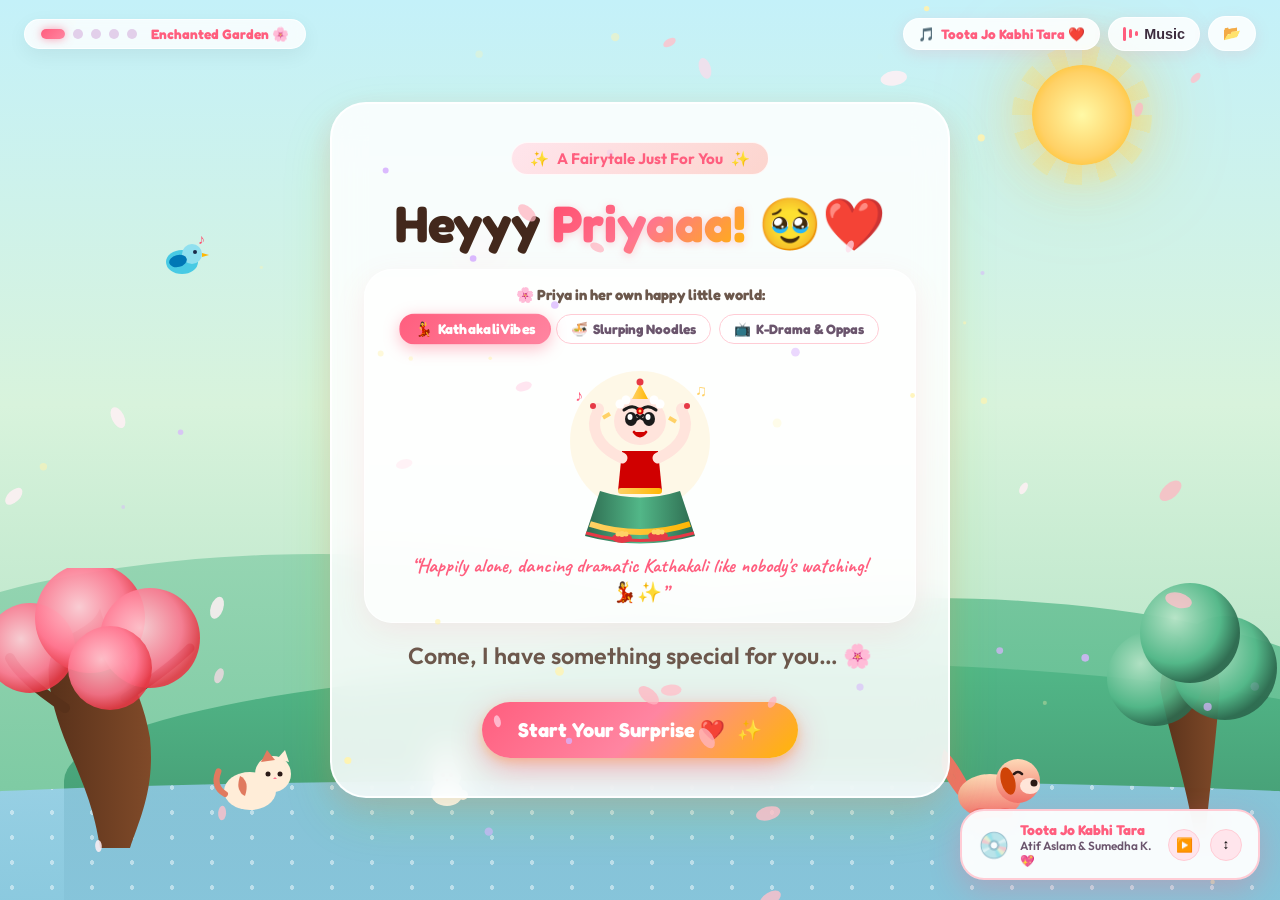
==== commit a2f3b95b: "Add real audio files for Toota Jo Kabhi Tara (mp3 and m4a)" ====
--- a/priya-birthday-standalone.html
+++ b/priya-birthday-standalone.html
@@ -1515,7 +1515,10 @@
     <canvas id="fireworks-canvas"></canvas>
 
     <!-- Audio Player for Toota Jo Kabhi Tara -->
-    <audio id="toota-tara-audio" src="toota-jo-kabhi-tara.mp3" loop preload="auto"></audio>
+    <audio id="toota-tara-audio" loop preload="auto">
+        <source src="toota-jo-kabhi-tara.mp3" type="audio/mpeg">
+        <source src="toota-jo-kabhi-tara.m4a" type="audio/mp4">
+    </audio>
 
     <!-- Floating Top Header & Controls -->
     <header class="floating-header">
@@ -2702,26 +2705,34 @@
             this.audioElement.id = 'toota-tara-audio';
             this.audioElement.loop = true;
             this.audioElement.preload = 'auto';
+            this.audioElement.innerHTML = `
+                <source src="toota-jo-kabhi-tara.mp3" type="audio/mpeg">
+                <source src="toota-jo-kabhi-tara.m4a" type="audio/mp4">
+            `;
             document.body.appendChild(this.audioElement);
         }
 
-        this.audioElement.src = 'toota-jo-kabhi-tara.mp3';
+        this.hasMp3Loaded = true;
+
+        this.audioElement.addEventListener('playing', () => {
+            this.isPlaying = true;
+            this.activeSource = 'mp3';
+            const badge = document.querySelector('.song-status-text');
+            if (badge) badge.textContent = 'Toota Jo Kabhi Tara (Atif Aslam) ❤️';
+            const playBtn = document.getElementById('yt-toggle-btn');
+            if (playBtn) playBtn.textContent = '⏸️';
+        });
+
+        this.audioElement.addEventListener('pause', () => {
+            const playBtn = document.getElementById('yt-toggle-btn');
+            if (playBtn) playBtn.textContent = '▶️';
+        });
 
         this.audioElement.addEventListener('canplaythrough', () => {
             this.hasMp3Loaded = true;
             this.activeSource = 'mp3';
-            console.log('Local MP3 Toota Jo Kabhi Tara loaded!');
             const badge = document.querySelector('.song-status-text');
-            if (badge) badge.textContent = 'Toota Jo Kabhi Tara (Original MP3) ❤️';
-        });
-
-        this.audioElement.addEventListener('error', () => {
-            this.hasMp3Loaded = false;
-            if (this.isYtReady) {
-                this.activeSource = 'youtube';
-            } else {
-                this.activeSource = 'synth';
-            }
+            if (badge) badge.textContent = 'Toota Jo Kabhi Tara (Atif Aslam) ❤️';
         });
     }
 
